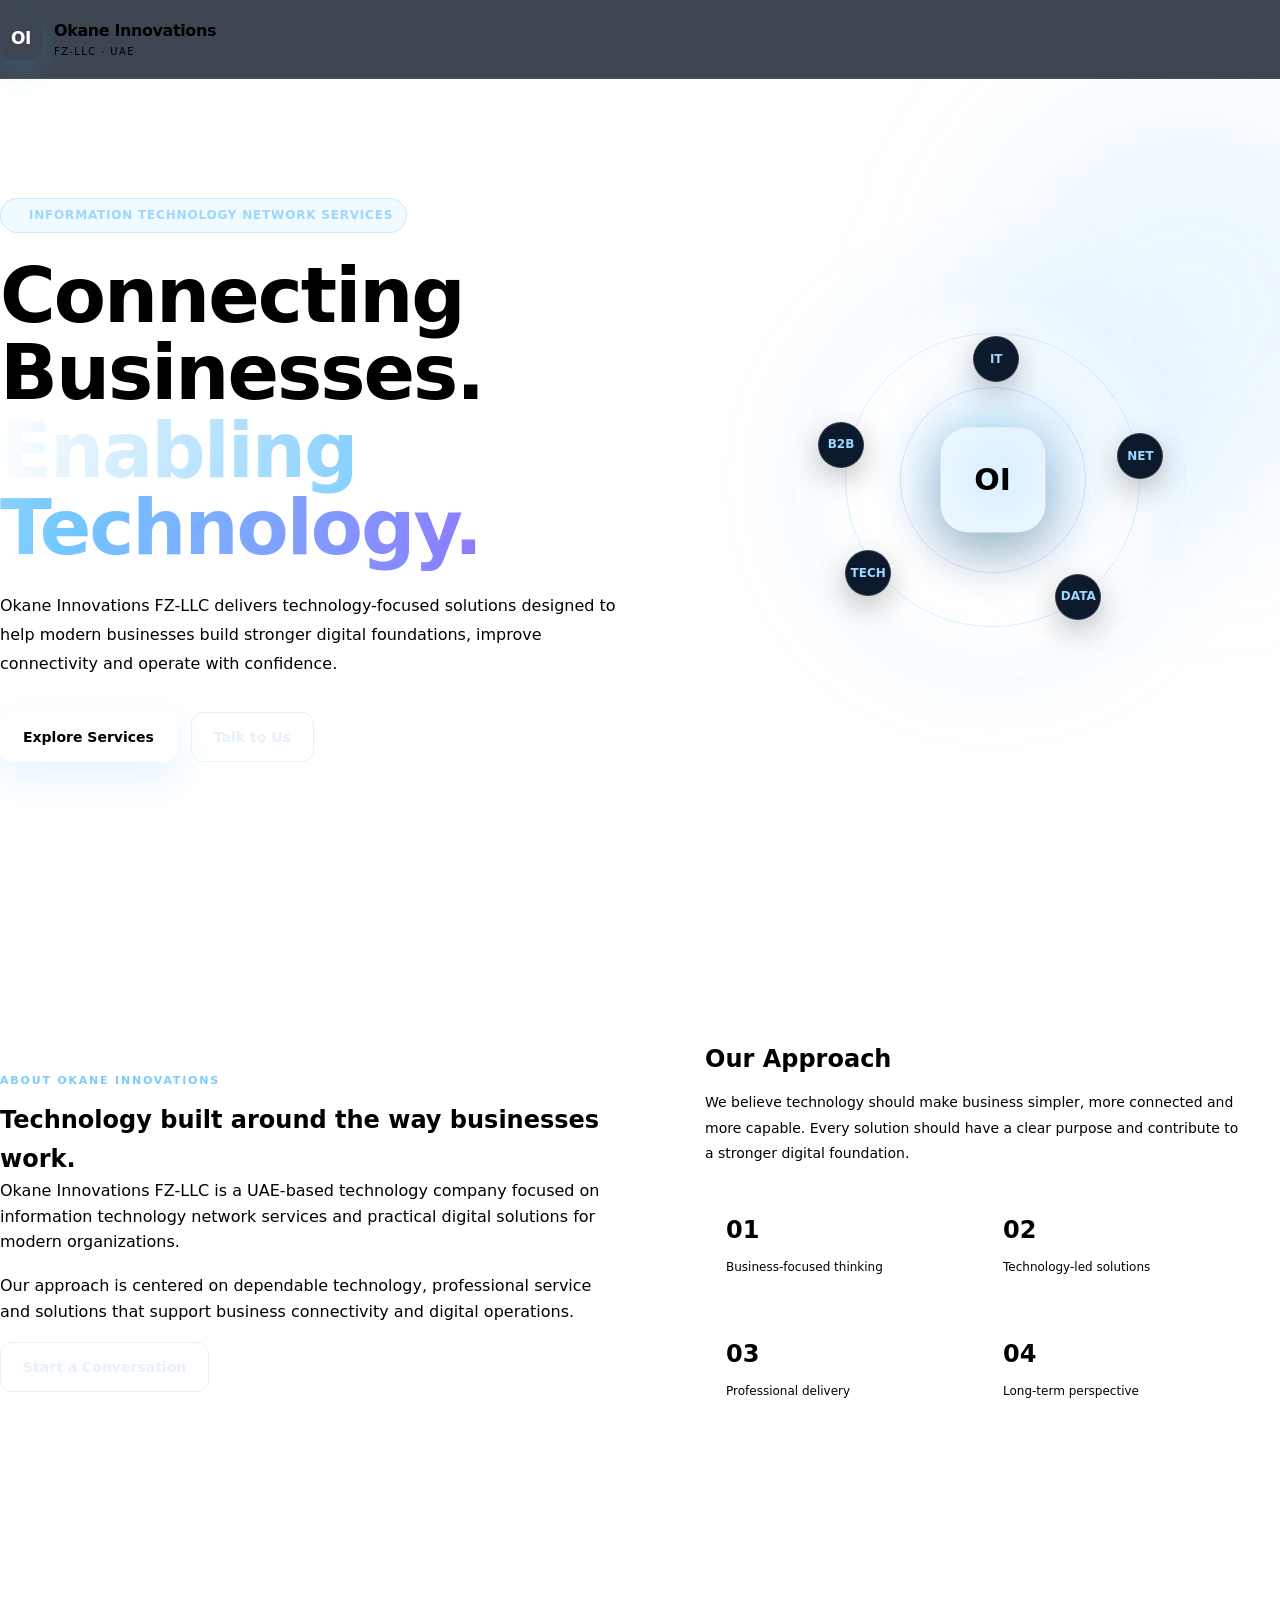
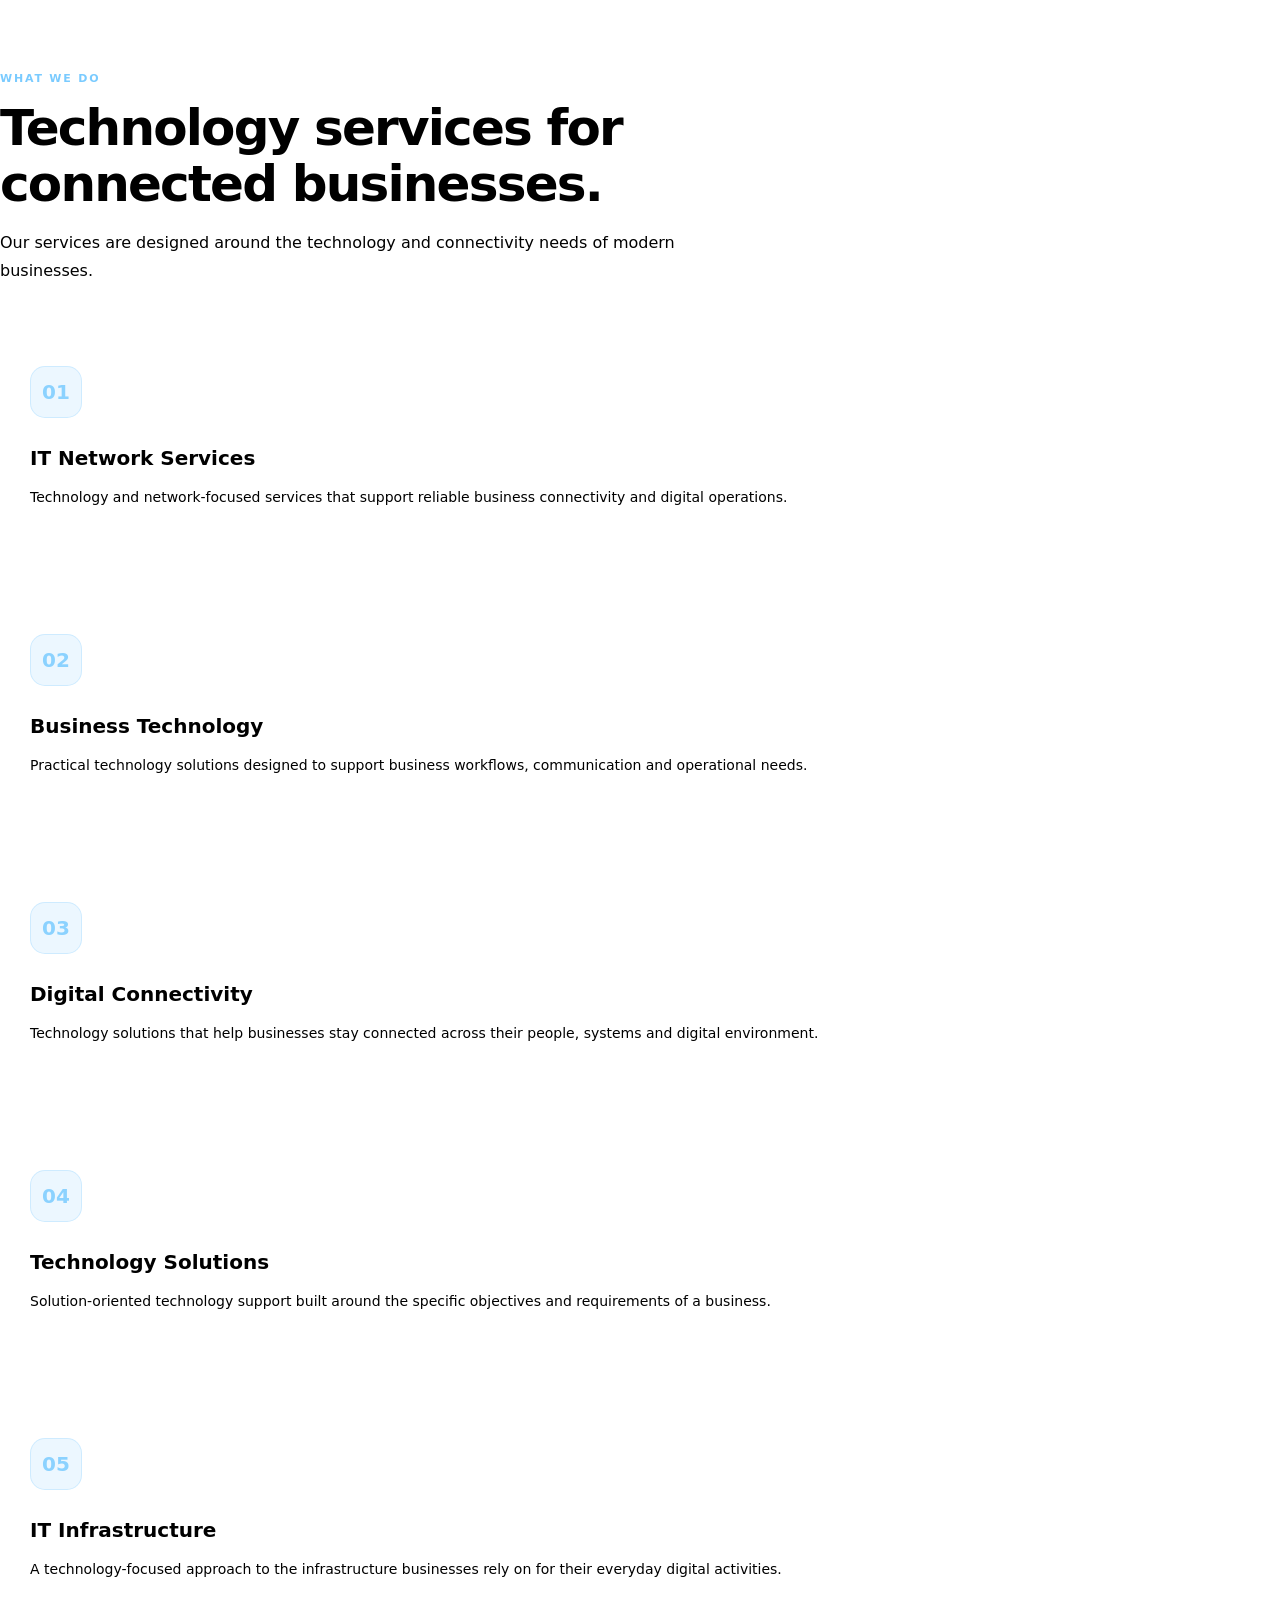
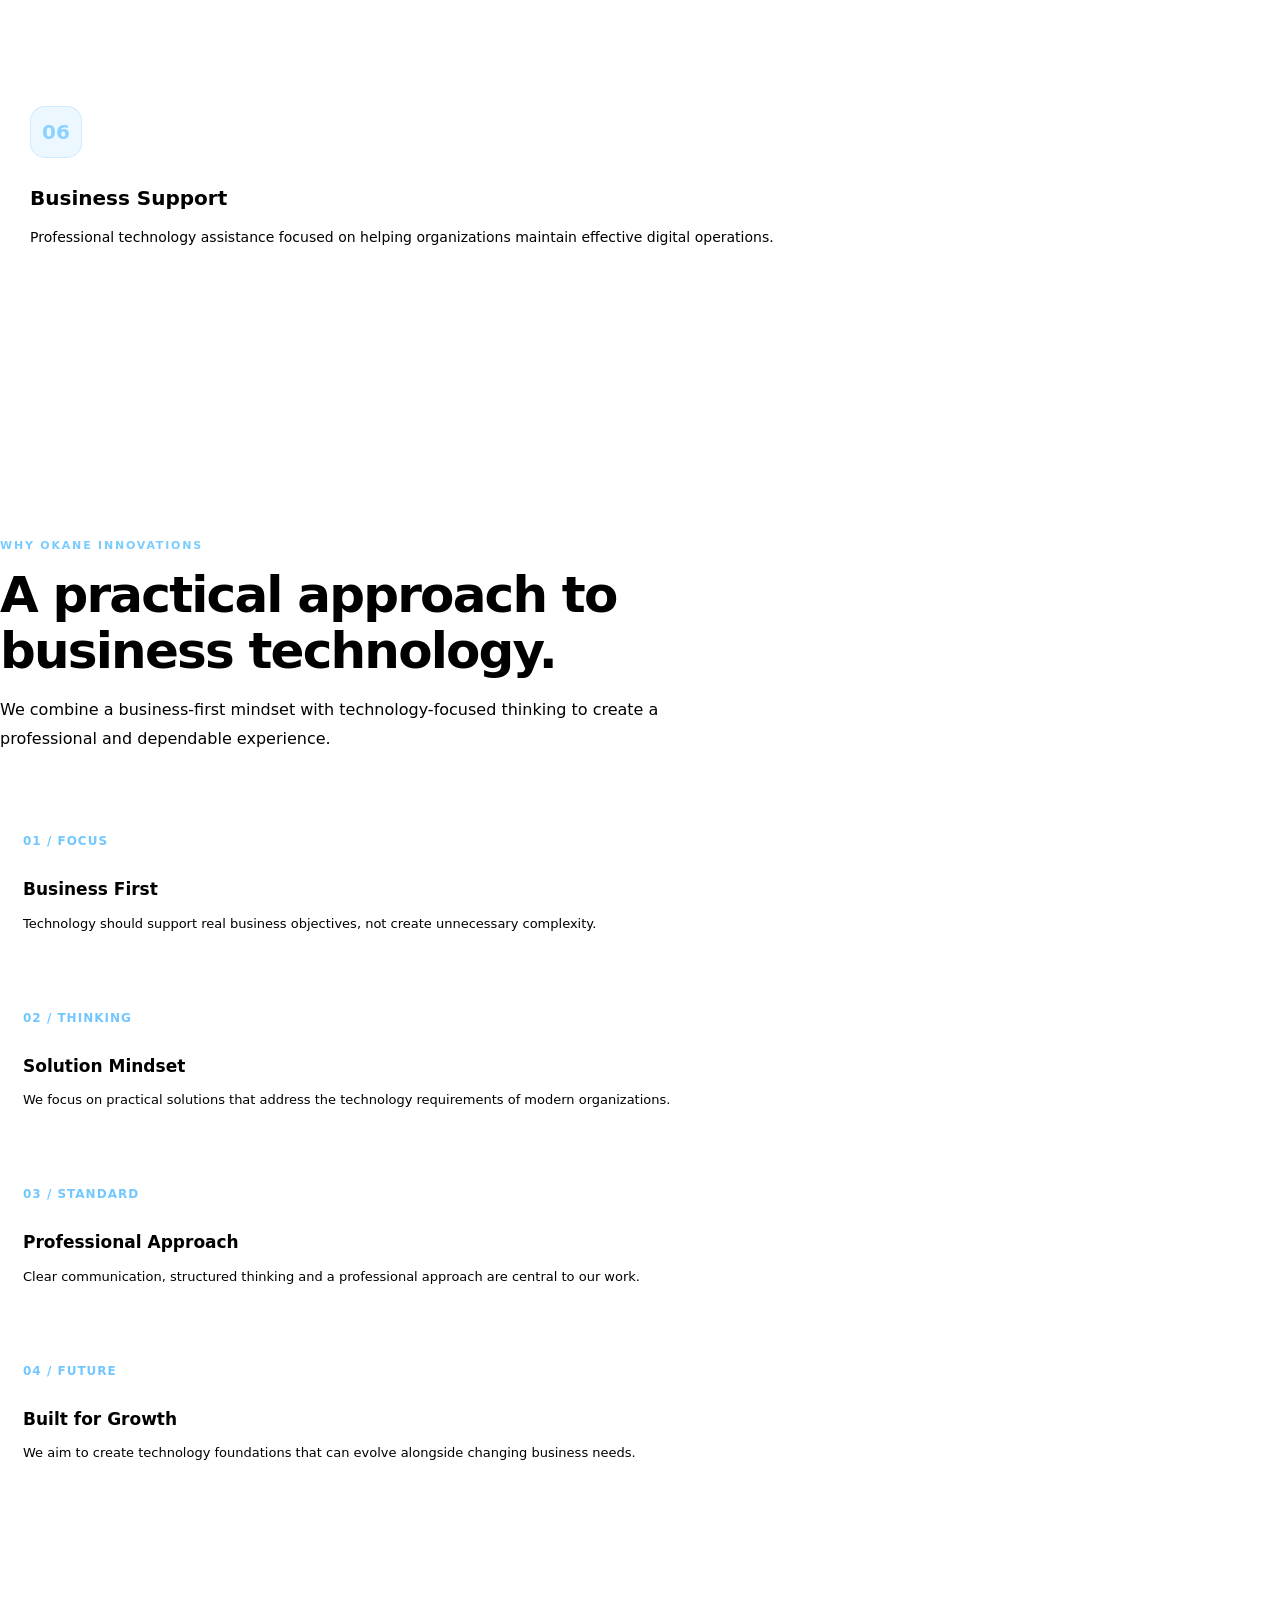
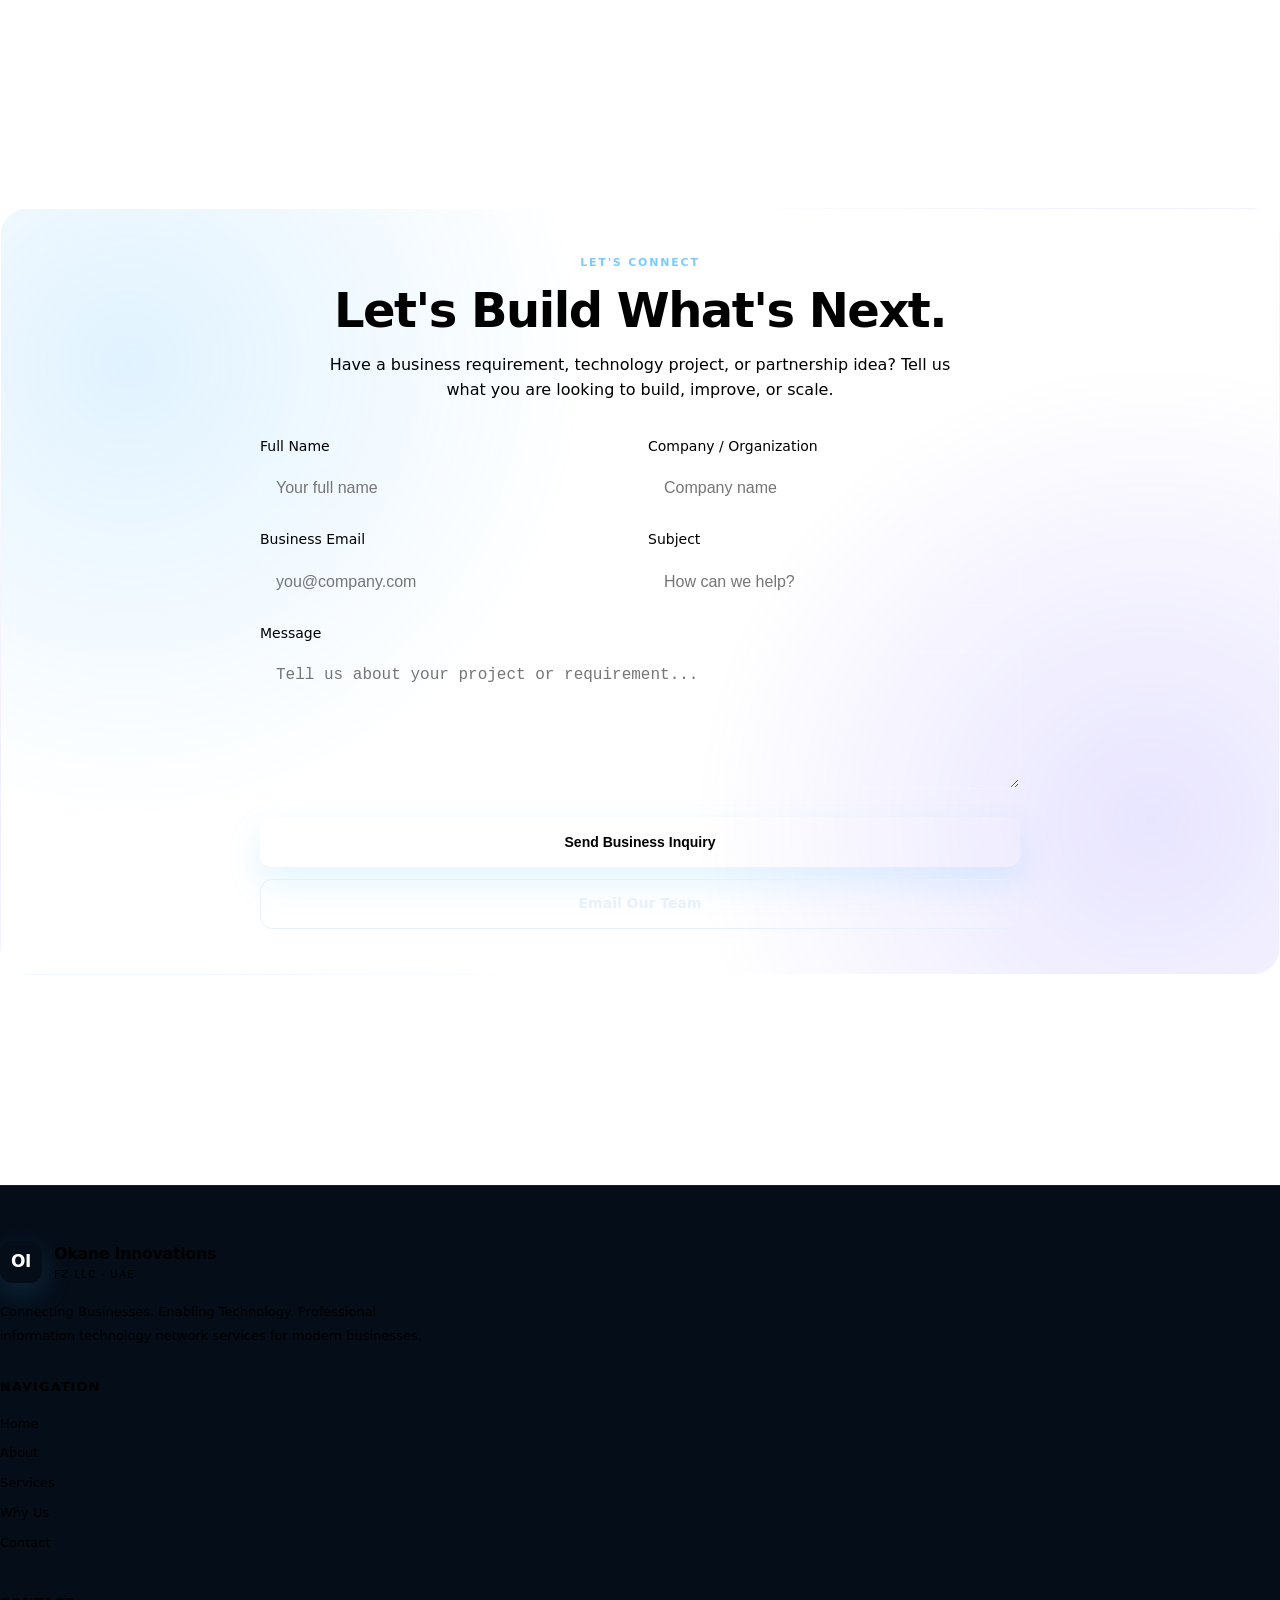
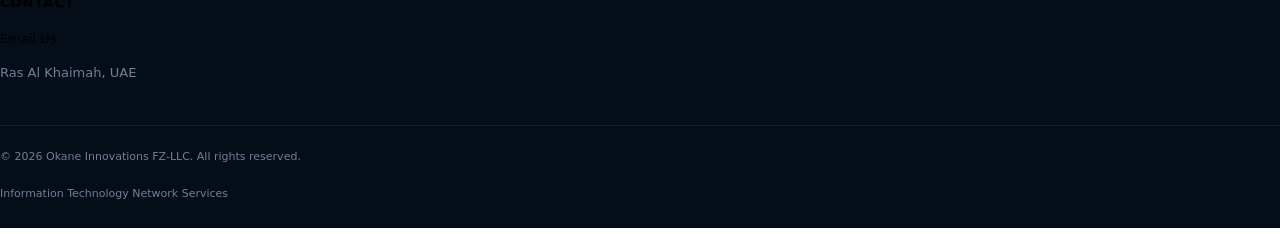
==== index.html @ c1ab2f5e "Add favicon link to index.html" ====
<!DOCTYPE html>
<html lang="en">
<head>
  <meta charset="UTF-8">

  <meta
    name="viewport"
    content="width=device-width, initial-scale=1.0"
  >

  <title>
    Okane Innovations FZ-LLC | Technology & Network Solutions
  </title>
<link rel="icon" type="image/svg+xml" href="favicon.svg">
  <meta
    name="description"
    content="Okane Innovations FZ-LLC provides professional information technology, network services and technology solutions for modern businesses in the UAE."
  >

  <meta
    name="keywords"
    content="Okane Innovations, Okane Innovations FZ-LLC, IT services UAE, information technology UAE, network services UAE, technology solutions UAE, business technology"
  >

  <meta
    name="author"
    content="Okane Innovations FZ-LLC"
  >

  <meta
    name="robots"
    content="index, follow, max-image-preview:large, max-snippet:-1, max-video-preview:-1"
  >

  <link
    rel="canonical"
    href="https://okaneinnovations.github.io/okaneinnovation-FZ-LLC/"
  >

  <!-- Open Graph -->
  <meta
    property="og:type"
    content="website"
  >

  <meta
    property="og:title"
    content="Okane Innovations FZ-LLC | Technology & Network Solutions"
  >

  <meta
    property="og:description"
    content="Professional information technology, network services and technology solutions for modern businesses in the UAE."
  >

  <meta
    property="og:url"
    content="https://okaneinnovations.github.io/okaneinnovation-FZ-LLC/"
  >

  <meta
    property="og:site_name"
    content="Okane Innovations FZ-LLC"
  >

  <meta
    property="og:locale"
    content="en_AE"
  >

  <!-- Twitter / X -->
  <meta
    name="twitter:card"
    content="summary"
  >

  <meta
    name="twitter:title"
    content="Okane Innovations FZ-LLC | Technology & Network Solutions"
  >

  <meta
    name="twitter:description"
    content="Professional information technology, network services and technology solutions for modern businesses in the UAE."
  >

  <meta
    name="theme-color"
    content="#08111f"
  >

  <style>

  <meta
    name="description"
    content="Okane Innovations FZ-LLC provides professional information technology network services and technology solutions for modern businesses."
  >

  <meta
    name="keywords"
    content="Okane Innovations, Okane Innovations FZ-LLC, IT network services, information technology, business technology, UAE technology company"
  >

  <meta name="author" content="Okane Innovations FZ-LLC">

  <meta property="og:title" content="Okane Innovations FZ-LLC">
  <meta
    property="og:description"
    content="Connecting Businesses. Enabling Technology."
  >
  <meta property="og:type" content="website">

  <meta name="theme-color" content="#08111f">

  <style>
    :root {
      --bg: #07111f;
      --bg-light: #0d1a2b;
      --card: rgba(255, 255, 255, 0.06);
      --card-border: rgba(255, 255, 255, 0.12);
      --text: #ffffff;
      --muted: #aab7c8;
      --accent: #43b3ff;
      --accent-2: #6f5cff;
      --max-width: 1180px;
      --radius: 20px;
    }

    * {
      margin: 0;
      padding: 0;
      box-sizing: border-box;
    }

    html {
      scroll-behavior: smooth;
    }

    body {
      font-family:
        Inter,
        ui-sans-serif,
        system-ui,
        -apple-system,
        BlinkMacSystemFont,
        "Segoe UI",
        sans-serif;
      background:
        radial-gradient(circle at 15% 10%, rgba(67, 179, 255, 0.14), transparent 28%),
        radial-gradient(circle at 85% 20%, rgba(111, 92, 255, 0.14), transparent 28%),
        var(--bg);
      color: var(--text);
      line-height: 1.6;
      overflow-x: hidden;
    }

    a {
      color: inherit;
      text-decoration: none;
    }

    img {
      max-width: 100%;
      display: block;
    }

    .container {
      width: min(92%, var(--max-width));
      margin: 0 auto;
    }

    /* =========================
       HEADER
    ========================= */

    header {
      position: fixed;
      top: 0;
      left: 0;
      width: 100%;
      z-index: 1000;
      background: rgba(7, 17, 31, 0.78);
      backdrop-filter: blur(18px);
      border-bottom: 1px solid rgba(255, 255, 255, 0.08);
    }

    .navbar {
      min-height: 78px;
      display: flex;
      align-items: center;
      justify-content: space-between;
      gap: 30px;
    }

    .logo {
      display: flex;
      align-items: center;
      gap: 12px;
      font-weight: 800;
      letter-spacing: -0.4px;
      white-space: nowrap;
    }

    .logo-mark {
      width: 42px;
      height: 42px;
      border-radius: 12px;
      display: grid;
      place-items: center;
      background: linear-gradient(135deg, var(--accent), var(--accent-2));
      color: #ffffff;
      font-weight: 900;
      font-size: 17px;
      box-shadow: 0 10px 30px rgba(67, 179, 255, 0.18);
    }

    .logo-text {
      font-size: 16px;
    }

    .logo-text span {
      display: block;
      font-size: 10px;
      font-weight: 500;
      color: var(--muted);
      letter-spacing: 1.4px;
      text-transform: uppercase;
      margin-top: 1px;
    }

    nav ul {
      list-style: none;
      display: flex;
      align-items: center;
      gap: 28px;
    }

    nav a {
      color: #dce6f2;
      font-size: 14px;
      font-weight: 600;
      transition: 0.25s ease;
    }

    nav a:hover {
      color: var(--accent);
    }

    .nav-cta {
      padding: 11px 18px;
      border-radius: 999px;
      background: linear-gradient(135deg, var(--accent), var(--accent-2));
      color: #ffffff !important;
    }

    .menu-toggle {
      display: none;
      border: 0;
      background: transparent;
      color: white;
      font-size: 28px;
      cursor: pointer;
    }

    /* =========================
       HERO
    ========================= */

    .hero {
      min-height: 100vh;
      padding: 150px 0 90px;
      display: flex;
      align-items: center;
      position: relative;
    }

    .hero::before {
      content: "";
      position: absolute;
      width: 420px;
      height: 420px;
      border-radius: 50%;
      background: rgba(67, 179, 255, 0.10);
      filter: blur(80px);
      top: 100px;
      right: -120px;
      pointer-events: none;
    }

    .hero-grid {
      display: grid;
      grid-template-columns: 1.05fr 0.95fr;
      gap: 70px;
      align-items: center;
    }

    .eyebrow {
      display: inline-flex;
      align-items: center;
      gap: 8px;
      padding: 7px 13px;
      border: 1px solid rgba(67, 179, 255, 0.22);
      background: rgba(67, 179, 255, 0.07);
      border-radius: 999px;
      color: #9bd7ff;
      font-size: 12px;
      font-weight: 700;
      letter-spacing: 0.8px;
      text-transform: uppercase;
      margin-bottom: 24px;
    }

    .eyebrow-dot {
      width: 7px;
      height: 7px;
      background: var(--accent);
      border-radius: 50%;
      box-shadow: 0 0 14px var(--accent);
    }

    .hero h1 {
      font-size: clamp(42px, 6vw, 76px);
      line-height: 1.02;
      letter-spacing: -3px;
      max-width: 760px;
      margin-bottom: 25px;
    }

    .hero h1 .gradient {
      background: linear-gradient(100deg, #ffffff, #74c8ff, #8c7bff);
      -webkit-background-clip: text;
      background-clip: text;
      color: transparent;
    }

    .hero p {
      max-width: 650px;
      color: var(--muted);
      font-size: 18px;
      line-height: 1.8;
      margin-bottom: 34px;
    }

    .hero-buttons {
      display: flex;
      flex-wrap: wrap;
      gap: 14px;
    }

    .btn {
      display: inline-flex;
      align-items: center;
      justify-content: center;
      min-height: 50px;
      padding: 0 22px;
      border-radius: 12px;
      font-size: 14px;
      font-weight: 800;
      transition: 0.25s ease;
      border: 1px solid transparent;
    }

    .btn-primary {
      background: linear-gradient(135deg, var(--accent), var(--accent-2));
      box-shadow: 0 15px 35px rgba(67, 179, 255, 0.15);
    }

    .btn-primary:hover {
      transform: translateY(-2px);
      box-shadow: 0 18px 42px rgba(67, 179, 255, 0.22);
    }

    .btn-secondary {
      border-color: var(--card-border);
      background: rgba(255, 255, 255, 0.04);
      color: #e8f1fb;
    }

    .btn-secondary:hover {
      border-color: rgba(67, 179, 255, 0.35);
      background: rgba(67, 179, 255, 0.07);
    }

    /* Hero visual */

    .hero-visual {
      position: relative;
      min-height: 470px;
      display: grid;
      place-items: center;
    }

    .network-orb {
      width: min(390px, 80vw);
      height: min(390px, 80vw);
      border-radius: 50%;
      position: relative;
      background:
        radial-gradient(circle at center, rgba(67, 179, 255, 0.18), transparent 45%),
        rgba(255, 255, 255, 0.025);
      border: 1px solid rgba(255, 255, 255, 0.10);
      box-shadow:
        inset 0 0 70px rgba(67, 179, 255, 0.08),
        0 0 100px rgba(67, 179, 255, 0.08);
      animation: float 6s ease-in-out infinite;
    }

    .network-orb::before,
    .network-orb::after {
      content: "";
      position: absolute;
      inset: 12%;
      border: 1px solid rgba(67, 179, 255, 0.20);
      border-radius: 50%;
    }

    .network-orb::after {
      inset: 26%;
      border-color: rgba(140, 123, 255, 0.25);
    }

    .orb-center {
      position: absolute;
      top: 50%;
      left: 50%;
      transform: translate(-50%, -50%);
      width: 105px;
      height: 105px;
      border-radius: 28px;
      display: grid;
      place-items: center;
      background: linear-gradient(135deg, var(--accent), var(--accent-2));
      font-size: 30px;
      font-weight: 900;
      box-shadow:
        0 0 50px rgba(67, 179, 255, 0.30),
        0 20px 50px rgba(0, 0, 0, 0.25);
    }

    .node {
      position: absolute;
      width: 46px;
      height: 46px;
      border-radius: 50%;
      display: grid;
      place-items: center;
      background: #0d1a2b;
      border: 1px solid rgba(255, 255, 255, 0.15);
      box-shadow: 0 10px 30px rgba(0, 0, 0, 0.25);
      color: #9bd7ff;
      font-weight: 800;
      font-size: 12px;
    }

    .node.one {
      top: 13%;
      left: 45%;
    }

    .node.two {
      top: 38%;
      right: 6%;
    }

    .node.three {
      bottom: 14%;
      right: 22%;
    }

    .node.four {
      bottom: 20%;
      left: 12%;
    }

    .node.five {
      top: 35%;
      left: 5%;
    }

    @keyframes float {
      0%, 100% {
        transform: translateY(0);
      }

      50% {
        transform: translateY(-10px);
      }
    }

    /* =========================
       SECTION
    ========================= */

    section {
      padding: 105px 0;
      position: relative;
    }

    .section-heading {
      max-width: 720px;
      margin-bottom: 50px;
    }

    .section-label {
      color: #7acbff;
      text-transform: uppercase;
      letter-spacing: 1.8px;
      font-size: 11px;
      font-weight: 800;
      margin-bottom: 12px;
    }

    .section-heading h2 {
      font-size: clamp(32px, 4vw, 50px);
      line-height: 1.12;
      letter-spacing: -1.8px;
      margin-bottom: 17px;
    }

    .section-heading p {
      color: var(--muted);
      font-size: 16px;
      line-height: 1.8;
    }

    /* =========================
       ABOUT
    ========================= */

    .about-grid {
      display: grid;
      grid-template-columns: 1fr 1fr;
      gap: 60px;
      align-items: center;
    }

    .about-copy p {
      color: var(--muted);
      margin-bottom: 18px;
      font-size: 16px;
    }

    .about-card {
      padding: 35px;
      border-radius: var(--radius);
      background: linear-gradient(
        145deg,
        rgba(255, 255, 255, 0.07),
        rgba(255, 255, 255, 0.025)
      );
      border: 1px solid var(--card-border);
    }

    .about-card h3 {
      font-size: 24px;
      margin-bottom: 12px;
    }

    .about-card p {
      color: var(--muted);
      font-size: 14px;
      line-height: 1.8;
    }

    .mini-stats {
      display: grid;
      grid-template-columns: repeat(2, 1fr);
      gap: 14px;
      margin-top: 24px;
    }

    .stat {
      padding: 20px;
      border-radius: 15px;
      background: rgba(255, 255, 255, 0.04);
      border: 1px solid rgba(255, 255, 255, 0.08);
    }

    .stat strong {
      display: block;
      font-size: 24px;
      margin-bottom: 4px;
    }

    .stat span {
      color: var(--muted);
      font-size: 12px;
    }

    /* =========================
       SERVICES
    ========================= */

    .services {
      background: rgba(255, 255, 255, 0.018);
      border-top: 1px solid rgba(255, 255, 255, 0.04);
      border-bottom: 1px solid rgba(255, 255, 255, 0.04);
    }

    .services-grid {
      display: grid;
      grid-template-columns: repeat(3, 1fr);
      gap: 18px;
    }

    .service-card {
      padding: 30px;
      min-height: 250px;
      border-radius: var(--radius);
      background: var(--card);
      border: 1px solid var(--card-border);
      transition: 0.3s ease;
    }

    .service-card:hover {
      transform: translateY(-5px);
      border-color: rgba(67, 179, 255, 0.30);
      background: rgba(67, 179, 255, 0.06);
    }

    .service-icon {
      width: 52px;
      height: 52px;
      border-radius: 15px;
      display: grid;
      place-items: center;
      margin-bottom: 24px;
      background: rgba(67, 179, 255, 0.10);
      border: 1px solid rgba(67, 179, 255, 0.18);
      color: #8bd2ff;
      font-size: 20px;
      font-weight: 900;
    }

    .service-card h3 {
      font-size: 20px;
      margin-bottom: 11px;
    }

    .service-card p {
      color: var(--muted);
      font-size: 14px;
      line-height: 1.75;
    }

    /* =========================
       WHY US
    ========================= */

    .why-grid {
      display: grid;
      grid-template-columns: repeat(4, 1fr);
      gap: 16px;
    }

    .why-card {
      padding: 28px 22px;
      border-radius: 18px;
      background: rgba(255, 255, 255, 0.035);
      border: 1px solid rgba(255, 255, 255, 0.08);
    }

    .why-number {
      color: #72c7ff;
      font-size: 12px;
      font-weight: 800;
      letter-spacing: 1px;
      margin-bottom: 25px;
    }

    .why-card h3 {
      font-size: 17px;
      margin-bottom: 9px;
    }

    .why-card p {
      color: var(--muted);
      font-size: 13px;
      line-height: 1.7;
    }

    /* =========================
       CTA
    ========================= */

    .cta-box {
      position: relative;
      overflow: hidden;
      padding: 65px;
      border-radius: 28px;
      background:
        radial-gradient(circle at 10% 20%, rgba(67, 179, 255, 0.16), transparent 35%),
        radial-gradient(circle at 90% 80%, rgba(111, 92, 255, 0.16), transparent 35%),
        rgba(255, 255, 255, 0.045);
      border: 1px solid rgba(255, 255, 255, 0.11);
      text-align: center;
    }

    .cta-box h2 {
      max-width: 700px;
      margin: 0 auto 15px;
      font-size: clamp(30px, 4vw, 48px);
      line-height: 1.1;
      letter-spacing: -1.5px;
    }

    .cta-box p {
      max-width: 650px;
      margin: 0 auto 28px;
      color: var(--muted);
    }

    /* =========================
       FOOTER
    ========================= */

    footer {
      padding: 55px 0 25px;
      border-top: 1px solid rgba(255, 255, 255, 0.07);
      background: #050d18;
    }

    .footer-grid {
      display: grid;
      grid-template-columns: 1.3fr 0.7fr 0.7fr;
      gap: 50px;
      padding-bottom: 40px;
    }

    .footer-brand p {
      max-width: 430px;
      color: var(--muted);
      font-size: 13px;
      line-height: 1.8;
      margin-top: 17px;
    }

    .footer-column h4 {
      font-size: 13px;
      margin-bottom: 16px;
      text-transform: uppercase;
      letter-spacing: 1px;
    }

    .footer-column a {
      display: block;
      color: var(--muted);
      font-size: 13px;
      margin-bottom: 9px;
      transition: 0.2s ease;
    }

    .footer-column a:hover {
      color: var(--accent);
    }

    .footer-bottom {
      padding-top: 22px;
      border-top: 1px solid rgba(255, 255, 255, 0.07);
      display: flex;
      justify-content: space-between;
      gap: 20px;
      color: #718096;
      font-size: 11px;
    }

    /* =========================
       RESPONSIVE
    ========================= */

    @media (max-width: 950px) {
      .hero-grid,
      .about-grid {
        grid-template-columns: 1fr;
      }

      .hero {
        padding-top: 135px;
      }

      .hero-visual {
        min-height: 390px;
      }

      .services-grid {
        grid-template-columns: repeat(2, 1fr);
      }

      .why-grid {
        grid-template-columns: repeat(2, 1fr);
      }

      .footer-grid {
        grid-template-columns: 1fr 1fr;
      }
    }

    @media (max-width: 760px) 
    }
      .menu-toggle {
        display: block;
      }

      nav {
        display: none;
        position: absolute;
        top: 78px;
        left: 0;
        width: 100%;
        background: rgba(7, 17, 31, 0.97);
        border-bottom: 1px solid rgba(255, 255, 255, 0.08);
        padding: 20px 5%;
      }

      nav.active {
        display: block;
      }

      nav ul {
        flex-direction: column;
        align-items: stretch;
        gap: 4px;
      }

      nav a {
        display: block;
        padding: 12px 0;
      }

      .nav-cta {
        text-align: center;
        margin-top: 8px;
      }

      .hero h1 {
        letter-spacing: -2px;
      }

      .hero p {
        font-size: 16px;
      }

      .services-grid,
      .why-grid {
        grid-template-columns: 1fr;
      }

      .cta-box {
        padding: 45px 25px;
      }

      .footer-grid {
        grid-template-columns: 1fr;
        gap: 30px;
      }

      .footer-bottom {
        flex-direction: column;
      }
    }#contact form > div:first-child {
  grid-template-columns: 1fr !important;
    }

    @media (max-width: 480px) {
      .logo-text {
        font-size: 14px;
      }

      .logo-mark {
        width: 38px;
        height: 38px;
      }

      .hero {
        padding-top: 82px;
      }

      .hero-buttons {
        flex-direction: column;
      }

      .btn {
        width: 100%;
      }

      .hero-visual {
        min-height: 320px;
      }

      .network-orb {
        width: 300px;
        height: 300px;
      }

      .orb-center {
        width: 82px;
        height: 82px;
        border-radius: 22px;
        font-size: 24px;
      }

      .node {
        width: 38px;
        height: 38px;
        font-size: 10px;
      }
    }#contact .btn {
  width: 100%;
  text-align: center;
  box-sizing: border-box;
}

#contact input,
#contact textarea {
  font-size: 16px !important;
}
    </style>
    <!-- Okane Innovations Structured Data -->
<script type="application/ld+json">
{
  "@context": "https://schema.org",
  "@graph": [
    {
      "@type": "Organization",
      "@id": "https://okaneinnovations.github.io/okaneinnovation-FZ-LLC/#organization",
      "name": "Okane Innovations FZ-LLC",
      "url": "https://okaneinnovations.github.io/okaneinnovation-FZ-LLC/",
      "description": "Okane Innovations FZ-LLC provides professional information technology, network services and technology solutions for modern businesses.",
      "areaServed": {
        "@type": "Country",
        "name": "United Arab Emirates"
      }
    },
    {
      "@type": "WebSite",
      "@id": "https://okaneinnovations.github.io/okaneinnovation-FZ-LLC/#website",
      "url": "https://okaneinnovations.github.io/okaneinnovation-FZ-LLC/",
      "name": "Okane Innovations FZ-LLC",
      "publisher": {
        "@id": "https://okaneinnovations.github.io/okaneinnovation-FZ-LLC/#organization"
      }
    }
  ]
}
</script>
  <!-- Okane Innovations Structured Data -->
<script type="application/ld+json">
{
  "@context": "https://schema.org",
  "@graph": [
    {
      "@type": "Organization",
      "@id": "https://okaneinnovations.github.io/okaneinnovation-FZ-LLC/#organization",
      "name": "Okane Innovations FZ-LLC",
      "url": "https://okaneinnovations.github.io/okaneinnovation-FZ-LLC/",
      "description": "Okane Innovations FZ-LLC provides professional information technology network services and technology solutions for modern businesses.",
      "areaServed": {
        "@type": "Country",
        "name": "United Arab Emirates"
      }
    },
    {
      "@type": "WebSite",
      "@id": "https://okaneinnovations.github.io/okaneinnovation-FZ-LLC/#website",
      "url": "https://okaneinnovations.github.io/okaneinnovation-FZ-LLC/",
      "name": "Okane Innovations FZ-LLC",
      "publisher": {
        "@id": "https://okaneinnovations.github.io/okaneinnovation-FZ-LLC/#organization"
      }
    }
  ]
}
</script>
</head>

<body>

  <!-- =========================
       HEADER
  ========================== -->

  <header>
    <div class="container navbar">

      <a href="#home" class="logo">
        <div class="logo-mark">OI</div>

        <div class="logo-text">
          Okane Innovations
          <span>FZ-LLC · UAE</span>
        </div>
      </a>

      <button
        class="menu-toggle"
        id="menuToggle"
        aria-label="Open navigation menu"
        aria-expanded="false"
      >
        ☰
      </button>

      <nav id="mainNav">
        <ul>
          <li><a href="#home">Home</a></li>
          <li><a href="#about">About</a></li>
          <li><a href="#services">Services</a></li>
          <li><a href="#why-us">Why Us</a></li>
          <li><a href="#contact" class="nav-cta">Contact Us</a></li>
        </ul>
      </nav>

    </div>
  </header>


  <main>

    <!-- =========================
         HERO
    ========================== -->

    <section class="hero" id="home">

      <div class="container hero-grid">

        <div class="hero-content">

          <div class="eyebrow">
            <span class="eyebrow-dot"></span>
            Information Technology Network Services
          </div>

          <h1>
            Connecting Businesses.
            <span class="gradient">Enabling Technology.</span>
          </h1>

          <p>
            Okane Innovations FZ-LLC delivers technology-focused solutions
            designed to help modern businesses build stronger digital
            foundations, improve connectivity and operate with confidence.
          </p>

          <div class="hero-buttons">
            <a href="#services" class="btn btn-primary">
              Explore Services
            </a>

            <a href="#contact" class="btn btn-secondary">
              Talk to Us
            </a>
          </div>

        </div>


        <div class="hero-visual">

          <div class="network-orb">

            <div class="orb-center">OI</div>

            <div class="node one">IT</div>
            <div class="node two">NET</div>
            <div class="node three">DATA</div>
            <div class="node four">TECH</div>
            <div class="node five">B2B</div>

          </div>

        </div>

      </div>

    </section>


    <!-- =========================
         ABOUT
    ========================== -->

    <section id="about">

      <div class="container">

        <div class="about-grid">

          <div class="about-copy">

            <div class="section-label">About Okane Innovations</div>

            <h2>
              Technology built around the way businesses work.
            </h2>

            <p>
              Okane Innovations FZ-LLC is a UAE-based technology company
              focused on information technology network services and
              practical digital solutions for modern organizations.
            </p>

            <p>
              Our approach is centered on dependable technology,
              professional service and solutions that support business
              connectivity and digital operations.
            </p>

            <a href="#contact" class="btn btn-secondary">
              Start a Conversation
            </a>

          </div>


          <div class="about-card">

            <h3>Our Approach</h3>

            <p>
              We believe technology should make business simpler,
              more connected and more capable. Every solution should
              have a clear purpose and contribute to a stronger digital
              foundation.
            </p>

            <div class="mini-stats">

              <div class="stat">
                <strong>01</strong>
                <span>Business-focused thinking</span>
              </div>

              <div class="stat">
                <strong>02</strong>
                <span>Technology-led solutions</span>
              </div>

              <div class="stat">
                <strong>03</strong>
                <span>Professional delivery</span>
              </div>

              <div class="stat">
                <strong>04</strong>
                <span>Long-term perspective</span>
              </div>

            </div>

          </div>

        </div>

      </div>

    </section>


    <!-- =========================
         SERVICES
    ========================== -->

    <section class="services" id="services">

      <div class="container">

        <div class="section-heading">

          <div class="section-label">What We Do</div>

          <h2>
            Technology services for connected businesses.
          </h2>

          <p>
            Our services are designed around the technology and
            connectivity needs of modern businesses.
          </p>

        </div>


        <div class="services-grid">

          <article class="service-card">

            <div class="service-icon">01</div>

            <h3>IT Network Services</h3>

            <p>
              Technology and network-focused services that support
              reliable business connectivity and digital operations.
            </p>

          </article>


          <article class="service-card">

            <div class="service-icon">02</div>

            <h3>Business Technology</h3>

            <p>
              Practical technology solutions designed to support
              business workflows, communication and operational needs.
            </p>

          </article>


          <article class="service-card">

            <div class="service-icon">03</div>

            <h3>Digital Connectivity</h3>

            <p>
              Technology solutions that help businesses stay connected
              across their people, systems and digital environment.
            </p>

          </article>


          <article class="service-card">

            <div class="service-icon">04</div>

            <h3>Technology Solutions</h3>

            <p>
              Solution-oriented technology support built around the
              specific objectives and requirements of a business.
            </p>

          </article>


          <article class="service-card">

            <div class="service-icon">05</div>

            <h3>IT Infrastructure</h3>

            <p>
              A technology-focused approach to the infrastructure
              businesses rely on for their everyday digital activities.
            </p>

          </article>


          <article class="service-card">

            <div class="service-icon">06</div>

            <h3>Business Support</h3>

            <p>
              Professional technology assistance focused on helping
              organizations maintain effective digital operations.
            </p>

          </article>

        </div>

      </div>

    </section>


    <!-- =========================
         WHY US
    ========================== -->

    <section id="why-us">

      <div class="container">

        <div class="section-heading">

          <div class="section-label">Why Okane Innovations</div>

          <h2>
            A practical approach to business technology.
          </h2>

          <p>
            We combine a business-first mindset with technology-focused
            thinking to create a professional and dependable experience.
          </p>

        </div>


        <div class="why-grid">

          <div class="why-card">
            <div class="why-number">01 / FOCUS</div>
            <h3>Business First</h3>
            <p>
              Technology should support real business objectives,
              not create unnecessary complexity.
            </p>
          </div>


          <div class="why-card">
            <div class="why-number">02 / THINKING</div>
            <h3>Solution Mindset</h3>
            <p>
              We focus on practical solutions that address the
              technology requirements of modern organizations.
            </p>
          </div>


          <div class="why-card">
            <div class="why-number">03 / STANDARD</div>
            <h3>Professional Approach</h3>
            <p>
              Clear communication, structured thinking and a
              professional approach are central to our work.
            </p>
          </div>


          <div class="why-card">
            <div class="why-number">04 / FUTURE</div>
            <h3>Built for Growth</h3>
            <p>
              We aim to create technology foundations that can
              evolve alongside changing business needs.
            </p>
          </div>

        </div>

      </div>

    </section>


    <!-- =========================
         CONTACT CTA
    ========================== -->

    <section id="contact">

     <section id="contact">

  <div class="container">

    <div class="cta-box">

      <div class="section-label">LET'S CONNECT</div>

      <h2>Let's Build What's Next.</h2>

      <p>
        Have a business requirement, technology project, or partnership idea?
        Tell us what you are looking to build, improve, or scale.
      </p>

      <div
        style="
          max-width:760px;
          margin:32px auto 0;
          text-align:left;
        "
      >

        <form
          action="mailto:okaneinnovations.uae@gmail.com"
          method="post"
          enctype="text/plain"
        >

          <div
            style="
              display:grid;
              grid-template-columns:repeat(2,minmax(0,1fr));
              gap:16px;
            "
          >

            <div>
              <label
                for="contact-name"
                style="display:block;margin-bottom:7px;font-size:14px;"
              >
                Full Name
              </label>

              <input
                id="contact-name"
                type="text"
                name="Name"
                placeholder="Your full name"
                required
                style="
                  width:100%;
                  box-sizing:border-box;
                  padding:14px 15px;
                  border-radius:10px;
                  border:1px solid rgba(255,255,255,.14);
                  background:rgba(255,255,255,.05);
                  color:inherit;
                "
              >
            </div>

            <div>
              <label
                for="contact-company"
                style="display:block;margin-bottom:7px;font-size:14px;"
              >
                Company / Organization
              </label>

              <input
                id="contact-company"
                type="text"
                name="Company"
                placeholder="Company name"
                style="
                  width:100%;
                  box-sizing:border-box;
                  padding:14px 15px;
                  border-radius:10px;
                  border:1px solid rgba(255,255,255,.14);
                  background:rgba(255,255,255,.05);
                  color:inherit;
                "
              >
            </div>

            <div>
              <label
                for="contact-email"
                style="display:block;margin-bottom:7px;font-size:14px;"
              >
                Business Email
              </label>

              <input
                id="contact-email"
                type="email"
                name="Email"
                placeholder="you@company.com"
                required
                style="
                  width:100%;
                  box-sizing:border-box;
                  padding:14px 15px;
                  border-radius:10px;
                  border:1px solid rgba(255,255,255,.14);
                  background:rgba(255,255,255,.05);
                  color:inherit;
                "
              >
            </div>

            <div>
              <label
                for="contact-subject"
                style="display:block;margin-bottom:7px;font-size:14px;"
              >
                Subject
              </label>

              <input
                id="contact-subject"
                type="text"
                name="Subject"
                placeholder="How can we help?"
                required
                style="
                  width:100%;
                  box-sizing:border-box;
                  padding:14px 15px;
                  border-radius:10px;
                  border:1px solid rgba(255,255,255,.14);
                  background:rgba(255,255,255,.05);
                  color:inherit;
                "
              >
            </div>

          </div>

          <div style="margin-top:16px;">

            <label
              for="contact-message"
              style="display:block;margin-bottom:7px;font-size:14px;"
            >
              Message
            </label>

            <textarea
              id="contact-message"
              name="Message"
              rows="6"
              placeholder="Tell us about your project or requirement..."
              required
              style="
                width:100%;
                box-sizing:border-box;
                padding:14px 15px;
                border-radius:10px;
                border:1px solid rgba(255,255,255,.14);
                background:rgba(255,255,255,.05);
                color:inherit;
                resize:vertical;
              "
            ></textarea>

          </div>

          <div
            style="
              display:flex;
              flex-wrap:wrap;
              gap:12px;
              margin-top:20px;
              align-items:center;
            "
          >

            <button
              type="submit"
              class="btn btn-primary"
              style="border:0;cursor:pointer;"
            >
              Send Business Inquiry
            </button>

            <a
              href="mailto:okaneinnovations.uae@gmail.com"
              class="btn btn-secondary"
            >
              Email Our Team
            </a>

          </div>

        </form>

      </div>

    </div>

  </div>

</section>

  </main>


  <!-- =========================
       FOOTER
  ========================== -->

  <footer>

    <div class="container">

      <div class="footer-grid">

        <div class="footer-brand">

          <a href="#home" class="logo">

            <div class="logo-mark">OI</div>

            <div class="logo-text">
              Okane Innovations
              <span>FZ-LLC · UAE</span>
            </div>

          </a>

          <p>
            Connecting Businesses. Enabling Technology.
            Professional information technology network services
            for modern businesses.
          </p>

        </div>


        <div class="footer-column">

          <h4>Navigation</h4>

          <a href="#home">Home</a>
          <a href="#about">About</a>
          <a href="#services">Services</a>
          <a href="#why-us">Why Us</a>
          <a href="#contact">Contact</a>

        </div>


        <div class="footer-column">

          <h4>Contact</h4>

          <a href="mailto:okaneinnovations.uae@gmail.com">
            Email Us
          </a>

          <span style="color:#718096;font-size:13px;">
            Ras Al Khaimah, UAE
          </span>

        </div>

      </div>


      <div class="footer-bottom">

        <span>
          © <span id="year"></span> Okane Innovations FZ-LLC.
          All rights reserved.
        </span>

        <span>
          Information Technology Network Services
        </span>

      </div>

    </div>

  </footer>


  <!-- =========================
       JAVASCRIPT
  ========================== -->

  <script>
    const menuToggle = document.getElementById("menuToggle");
    const mainNav = document.getElementById("mainNav");

    menuToggle.addEventListener("click", () => {
      const isOpen = mainNav.classList.toggle("active");

      menuToggle.setAttribute(
        "aria-expanded",
        isOpen ? "true" : "false"
      );
    });

    document.querySelectorAll("#mainNav a").forEach(link => {
      link.addEventListener("click", () => {
        mainNav.classList.remove("active");
        menuToggle.setAttribute("aria-expanded", "false");
      });
    });

    document.getElementById("year").textContent =
      new Date().getFullYear();
  </script>

</body>
</html>
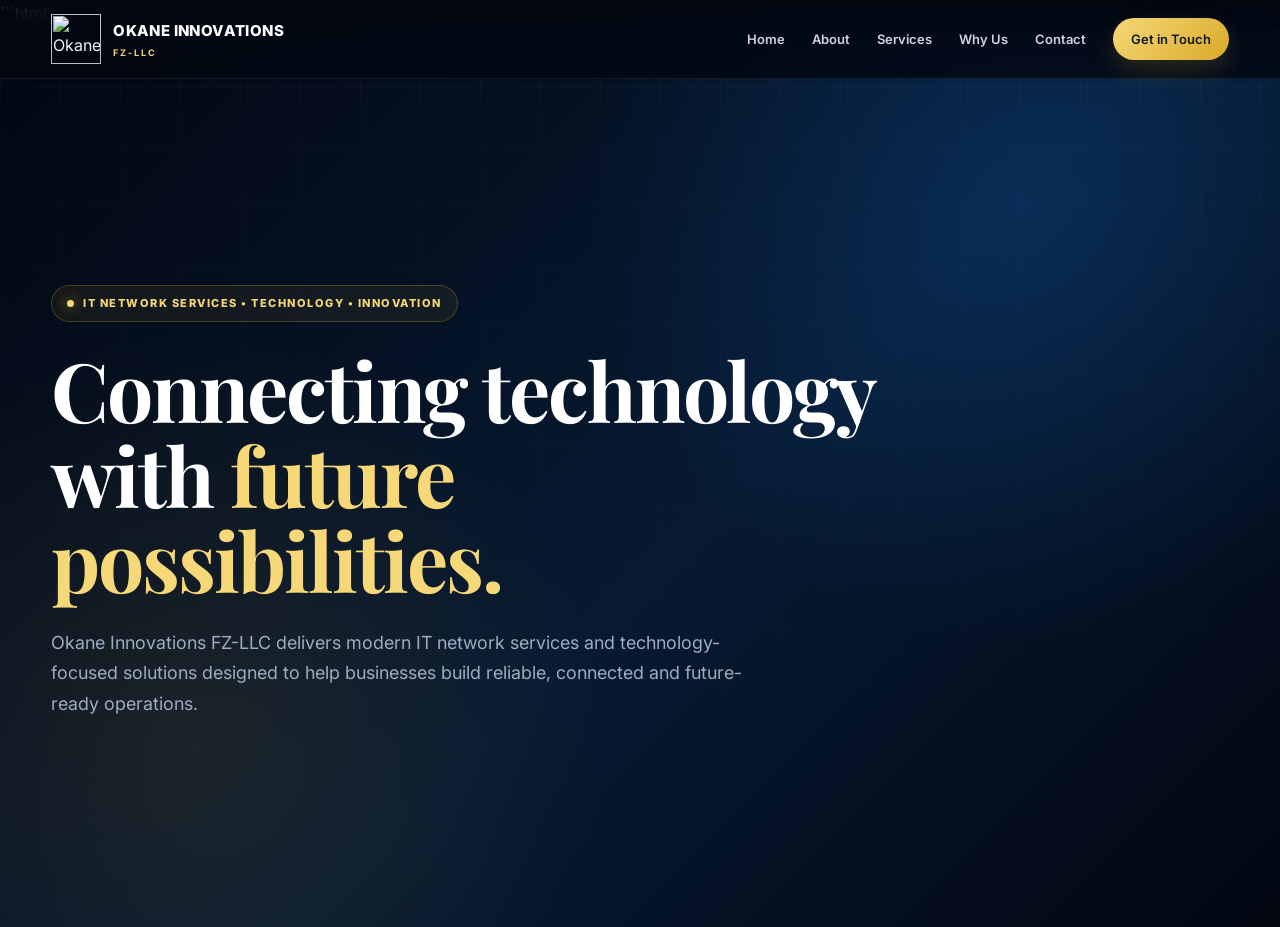
==== commit adfbcf1d: "Update index.html" ====
--- a/index.html
+++ b/index.html
@@ -1,129 +1,49 @@
+```html
 <!DOCTYPE html>
 <html lang="en">
 <head>
   <meta charset="UTF-8">
-
-  <meta
-    name="viewport"
-    content="width=device-width, initial-scale=1.0"
-  >
-
-  <title>
-    Okane Innovations FZ-LLC | Technology & Network Solutions
-  </title>
-<link rel="icon" type="image/svg+xml" href="favicon.svg">
-  <meta
-    name="description"
-    content="Okane Innovations FZ-LLC provides professional information technology, network services and technology solutions for modern businesses in the UAE."
-  >
-
-  <meta
-    name="keywords"
-    content="Okane Innovations, Okane Innovations FZ-LLC, IT services UAE, information technology UAE, network services UAE, technology solutions UAE, business technology"
-  >
-
-  <meta
-    name="author"
-    content="Okane Innovations FZ-LLC"
-  >
-
-  <meta
-    name="robots"
-    content="index, follow, max-image-preview:large, max-snippet:-1, max-video-preview:-1"
-  >
-
-  <link
-    rel="canonical"
-    href="https://okaneinnovations.github.io/okaneinnovation-FZ-LLC/"
-  >
-
-  <!-- Open Graph -->
-  <meta
-    property="og:type"
-    content="website"
-  >
-
-  <meta
-    property="og:title"
-    content="Okane Innovations FZ-LLC | Technology & Network Solutions"
-  >
-
-  <meta
-    property="og:description"
-    content="Professional information technology, network services and technology solutions for modern businesses in the UAE."
-  >
-
-  <meta
-    property="og:url"
-    content="https://okaneinnovations.github.io/okaneinnovation-FZ-LLC/"
-  >
-
-  <meta
-    property="og:site_name"
-    content="Okane Innovations FZ-LLC"
-  >
-
-  <meta
-    property="og:locale"
-    content="en_AE"
-  >
-
-  <!-- Twitter / X -->
-  <meta
-    name="twitter:card"
-    content="summary"
-  >
-
-  <meta
-    name="twitter:title"
-    content="Okane Innovations FZ-LLC | Technology & Network Solutions"
-  >
-
-  <meta
-    name="twitter:description"
-    content="Professional information technology, network services and technology solutions for modern businesses in the UAE."
-  >
-
-  <meta
-    name="theme-color"
-    content="#08111f"
-  >
-
-  <style>
-
-  <meta
-    name="description"
-    content="Okane Innovations FZ-LLC provides professional information technology network services and technology solutions for modern businesses."
-  >
-
-  <meta
-    name="keywords"
-    content="Okane Innovations, Okane Innovations FZ-LLC, IT network services, information technology, business technology, UAE technology company"
-  >
-
+  <meta name="viewport" content="width=device-width, initial-scale=1.0">
+
+  <meta name="description" content="Okane Innovations FZ-LLC — IT Network Services, technology solutions, digital connectivity and innovative business technology solutions.">
+  <meta name="keywords" content="Okane Innovations, IT Network Services, Network Solutions, Business Technology, Digital Connectivity, Okane Innovations FZ-LLC">
   <meta name="author" content="Okane Innovations FZ-LLC">
 
-  <meta property="og:title" content="Okane Innovations FZ-LLC">
-  <meta
-    property="og:description"
-    content="Connecting Businesses. Enabling Technology."
-  >
-  <meta property="og:type" content="website">
-
-  <meta name="theme-color" content="#08111f">
+  <title>Okane Innovations FZ-LLC | IT Network Services</title>
+
+  <!-- Favicon -->
+  <link rel="icon" type="image/svg+xml" href="favicon.svg">
+  <link rel="apple-touch-icon" href="favicon.svg">
+
+  <!-- Fonts -->
+  <link rel="preconnect" href="https://fonts.googleapis.com">
+  <link rel="preconnect" href="https://fonts.gstatic.com" crossorigin>
+  <link href="https://fonts.googleapis.com/css2?family=Inter:wght@400;500;600;700;800&family=Playfair+Display:wght@600;700&display=swap" rel="stylesheet">
 
   <style>
     :root {
-      --bg: #07111f;
-      --bg-light: #0d1a2b;
-      --card: rgba(255, 255, 255, 0.06);
-      --card-border: rgba(255, 255, 255, 0.12);
-      --text: #ffffff;
-      --muted: #aab7c8;
-      --accent: #43b3ff;
-      --accent-2: #6f5cff;
+      --navy-950: #020711;
+      --navy-900: #041022;
+      --navy-800: #081a34;
+      --navy-700: #102b4d;
+
+      --blue: #1684ff;
+      --cyan: #35c9ff;
+
+      --gold: #d9a928;
+      --gold-light: #f6d878;
+      --gold-pale: #fff2b7;
+
+      --white: #ffffff;
+      --text: #eaf1fa;
+      --muted: #9eacc0;
+
+      --border: rgba(255,255,255,.10);
+      --glass: rgba(255,255,255,.045);
+
+      --shadow: 0 25px 70px rgba(0,0,0,.30);
+      --radius: 22px;
       --max-width: 1180px;
-      --radius: 20px;
     }
 
     * {
@@ -137,20 +57,10 @@
     }
 
     body {
-      font-family:
-        Inter,
-        ui-sans-serif,
-        system-ui,
-        -apple-system,
-        BlinkMacSystemFont,
-        "Segoe UI",
-        sans-serif;
-      background:
-        radial-gradient(circle at 15% 10%, rgba(67, 179, 255, 0.14), transparent 28%),
-        radial-gradient(circle at 85% 20%, rgba(111, 92, 255, 0.14), transparent 28%),
-        var(--bg);
+      font-family: "Inter", sans-serif;
       color: var(--text);
-      line-height: 1.6;
+      background: var(--navy-950);
+      line-height: 1.7;
       overflow-x: hidden;
     }
 
@@ -159,19 +69,12 @@
       text-decoration: none;
     }
 
-    img {
-      max-width: 100%;
-      display: block;
-    }
-
     .container {
       width: min(92%, var(--max-width));
-      margin: 0 auto;
-    }
-
-    /* =========================
-       HEADER
-    ========================= */
+      margin: auto;
+    }
+
+    /* HEADER */
 
     header {
       position: fixed;
@@ -179,627 +82,739 @@
       left: 0;
       width: 100%;
       z-index: 1000;
-      background: rgba(7, 17, 31, 0.78);
+      background: rgba(2,7,17,.80);
       backdrop-filter: blur(18px);
-      border-bottom: 1px solid rgba(255, 255, 255, 0.08);
-    }
-
-    .navbar {
+      -webkit-backdrop-filter: blur(18px);
+      border-bottom: 1px solid rgba(255,255,255,.07);
+    }
+
+    .nav {
       min-height: 78px;
       display: flex;
       align-items: center;
       justify-content: space-between;
-      gap: 30px;
-    }
-
-    .logo {
+      gap: 25px;
+    }
+
+    .brand {
       display: flex;
       align-items: center;
       gap: 12px;
+    }
+
+    .brand img {
+      width: 50px;
+      height: 50px;
+      object-fit: contain;
+    }
+
+    .brand-name {
+      color: #fff;
+      font-size: 15px;
       font-weight: 800;
-      letter-spacing: -0.4px;
-      white-space: nowrap;
-    }
-
-    .logo-mark {
-      width: 42px;
-      height: 42px;
-      border-radius: 12px;
-      display: grid;
-      place-items: center;
-      background: linear-gradient(135deg, var(--accent), var(--accent-2));
-      color: #ffffff;
-      font-weight: 900;
-      font-size: 17px;
-      box-shadow: 0 10px 30px rgba(67, 179, 255, 0.18);
-    }
-
-    .logo-text {
-      font-size: 16px;
-    }
-
-    .logo-text span {
-      display: block;
-      font-size: 10px;
-      font-weight: 500;
-      color: var(--muted);
-      letter-spacing: 1.4px;
+      letter-spacing: .4px;
+    }
+
+    .brand-sub {
+      color: var(--gold-light);
+      font-size: 9px;
+      font-weight: 700;
+      letter-spacing: 2px;
       text-transform: uppercase;
-      margin-top: 1px;
-    }
-
-    nav ul {
-      list-style: none;
+      margin-top: 2px;
+    }
+
+    nav {
       display: flex;
       align-items: center;
-      gap: 28px;
+      gap: 27px;
     }
 
     nav a {
-      color: #dce6f2;
-      font-size: 14px;
+      color: #cbd6e5;
+      font-size: 13px;
       font-weight: 600;
-      transition: 0.25s ease;
+      transition: .25s ease;
     }
 
     nav a:hover {
-      color: var(--accent);
+      color: var(--gold-light);
     }
 
     .nav-cta {
-      padding: 11px 18px;
+      padding: 10px 18px;
       border-radius: 999px;
-      background: linear-gradient(135deg, var(--accent), var(--accent-2));
-      color: #ffffff !important;
-    }
-
-    .menu-toggle {
+      color: #101820 !important;
+      background: linear-gradient(135deg,var(--gold-light),var(--gold));
+      box-shadow: 0 10px 25px rgba(217,169,40,.18);
+    }
+
+    .menu-btn {
       display: none;
       border: 0;
       background: transparent;
-      color: white;
+      color: #fff;
       font-size: 28px;
       cursor: pointer;
     }
 
-    /* =========================
-       HERO
-    ========================= */
+    /* HERO */
 
     .hero {
       min-height: 100vh;
-      padding: 150px 0 90px;
       display: flex;
       align-items: center;
+      padding: 150px 0 100px;
       position: relative;
+      overflow: hidden;
+
+      background:
+        radial-gradient(circle at 80% 20%,rgba(22,132,255,.18),transparent 35%),
+        radial-gradient(circle at 15% 80%,rgba(217,169,40,.10),transparent 32%),
+        linear-gradient(135deg,#020711 0%,#071a32 55%,#020711 100%);
     }
 
     .hero::before {
       content: "";
       position: absolute;
-      width: 420px;
-      height: 420px;
-      border-radius: 50%;
-      background: rgba(67, 179, 255, 0.10);
-      filter: blur(80px);
-      top: 100px;
-      right: -120px;
-      pointer-events: none;
-    }
-
-    .hero-grid {
-      display: grid;
-      grid-template-columns: 1.05fr 0.95fr;
-      gap: 70px;
-      align-items: center;
+      inset: 0;
+
+      background-image:
+        linear-gradient(rgba(255,255,255,.025) 1px,transparent 1px),
+        linear-gradient(90deg,rgba(255,255,255,.025) 1px,transparent 1px);
+
+      background-size: 60px 60px;
+      mask-image: linear-gradient(to bottom,black,transparent);
+    }
+
+    .hero-content {
+      position: relative;
+      z-index: 2;
+      max-width: 850px;
     }
 
     .eyebrow {
       display: inline-flex;
       align-items: center;
-      gap: 8px;
-      padding: 7px 13px;
-      border: 1px solid rgba(67, 179, 255, 0.22);
-      background: rgba(67, 179, 255, 0.07);
+      gap: 9px;
+      padding: 8px 15px;
+      border: 1px solid rgba(217,169,40,.28);
       border-radius: 999px;
-      color: #9bd7ff;
-      font-size: 12px;
-      font-weight: 700;
-      letter-spacing: 0.8px;
+      background: rgba(217,169,40,.07);
+      color: var(--gold-light);
+      font-size: 11px;
+      font-weight: 800;
+      letter-spacing: 1.5px;
       text-transform: uppercase;
-      margin-bottom: 24px;
-    }
-
-    .eyebrow-dot {
+      margin-bottom: 25px;
+    }
+
+    .eyebrow span {
       width: 7px;
       height: 7px;
-      background: var(--accent);
       border-radius: 50%;
-      box-shadow: 0 0 14px var(--accent);
+      background: var(--gold-light);
+      box-shadow: 0 0 14px var(--gold);
     }
 
     .hero h1 {
-      font-size: clamp(42px, 6vw, 76px);
-      line-height: 1.02;
-      letter-spacing: -3px;
-      max-width: 760px;
-      margin-bottom: 25px;
-    }
-
-    .hero h1 .gradient {
-      background: linear-gradient(100deg, #ffffff, #74c8ff, #8c7bff);
-      -webkit-background-clip: text;
-      background-clip: text;
-      color: transparent;
+      font-family: "Playfair Display",serif;
+      font-size: clamp(48px,7vw,82px);
+      line-height: 1.04;
+      letter-spacing: -2px;
+      color: #fff;
+    }
+
+    .hero h1 strong {
+      color: var(--gold-light);
     }
 
     .hero p {
-      max-width: 650px;
+      max-width: 720px;
+      margin-top: 25px;
       color: var(--muted);
       font-size: 18px;
-      line-height: 1.8;
-      margin-bottom: 34px;
-    }
-
-    .hero-buttons {
+    }
+
+    .hero-actions {
       display: flex;
       flex-wrap: wrap;
       gap: 14px;
+      margin-top: 35px;
     }
 
     .btn {
+      min-height: 52px;
+      padding: 0 23px;
+      border-radius: 12px;
       display: inline-flex;
       align-items: center;
       justify-content: center;
-      min-height: 50px;
-      padding: 0 22px;
+      font-size: 13px;
+      font-weight: 800;
+      transition: .25s ease;
+    }
+
+    .btn-primary {
+      color: #111820;
+      background: linear-gradient(135deg,var(--gold-light),var(--gold));
+      box-shadow: 0 14px 35px rgba(217,169,40,.20);
+    }
+
+    .btn-primary:hover {
+      transform: translateY(-3px);
+      box-shadow: 0 18px 40px rgba(217,169,40,.30);
+    }
+
+    .btn-secondary {
+      border: 1px solid rgba(255,255,255,.13);
+      background: rgba(255,255,255,.04);
+      color: #fff;
+    }
+
+    .btn-secondary:hover {
+      transform: translateY(-3px);
+      border-color: rgba(217,169,40,.45);
+      color: var(--gold-light);
+    }
+
+    .hero-bottom {
+      display: flex;
+      flex-wrap: wrap;
+      gap: 35px;
+      margin-top: 55px;
+    }
+
+    .hero-stat {
+      padding-left: 15px;
+      border-left: 2px solid var(--gold);
+    }
+
+    .hero-stat strong {
+      display: block;
+      color: #fff;
+      font-size: 13px;
+    }
+
+    .hero-stat span {
+      color: var(--muted);
+      font-size: 11px;
+    }
+
+    /* SECTIONS */
+
+    section {
+      padding: 105px 0;
+    }
+
+    .section-label {
+      color: var(--gold-light);
+      font-size: 11px;
+      font-weight: 800;
+      letter-spacing: 2px;
+      text-transform: uppercase;
+      margin-bottom: 12px;
+    }
+
+    .section-title {
+      font-family: "Playfair Display",serif;
+      font-size: clamp(34px,5vw,52px);
+      line-height: 1.15;
+      color: #fff;
+    }
+
+    .section-text {
+      max-width: 700px;
+      color: var(--muted);
+      margin-top: 17px;
+      font-size: 15px;
+    }
+
+    /* ABOUT */
+
+    .about {
+      background: #061326;
+    }
+
+    .about-grid {
+      display: grid;
+      grid-template-columns: 1fr 1fr;
+      gap: 70px;
+      align-items: center;
+    }
+
+    .about-card {
+      min-height: 420px;
+      border-radius: 30px;
+      position: relative;
+      overflow: hidden;
+
+      background:
+        radial-gradient(circle at 30% 30%,rgba(22,132,255,.30),transparent 35%),
+        radial-gradient(circle at 70% 75%,rgba(217,169,40,.18),transparent 32%),
+        linear-gradient(145deg,#0b2443,#030914);
+
+      border: 1px solid var(--border);
+      box-shadow: var(--shadow);
+    }
+
+    .about-card::before {
+      content: "OI";
+      position: absolute;
+      inset: 0;
+      display: flex;
+      align-items: center;
+      justify-content: center;
+      font-size: 160px;
+      font-weight: 900;
+      letter-spacing: -15px;
+      color: rgba(255,255,255,.045);
+    }
+
+    .about-card-content {
+      position: absolute;
+      left: 30px;
+      right: 30px;
+      bottom: 30px;
+      padding: 22px;
+      border-radius: 18px;
+      background: rgba(3,9,20,.72);
+      backdrop-filter: blur(14px);
+      border: 1px solid rgba(255,255,255,.08);
+    }
+
+    .about-card-content strong {
+      display: block;
+      color: var(--gold-light);
+      font-size: 13px;
+      letter-spacing: 1px;
+      text-transform: uppercase;
+    }
+
+    .about-card-content p {
+      color: #c7d1df;
+      margin-top: 7px;
+      font-size: 13px;
+    }
+
+    .about-copy p {
+      color: var(--muted);
+      margin-top: 20px;
+    }
+
+    .check-list {
+      margin-top: 25px;
+      display: grid;
+      gap: 12px;
+    }
+
+    .check-list div {
+      display: flex;
+      gap: 12px;
+      color: #d8e1ed;
+      font-size: 14px;
+    }
+
+    .check {
+      width: 22px;
+      height: 22px;
+      flex: 0 0 auto;
+      display: grid;
+      place-items: center;
+      border-radius: 50%;
+      background: rgba(217,169,40,.12);
+      color: var(--gold-light);
+      border: 1px solid rgba(217,169,40,.25);
+      font-size: 12px;
+    }
+
+    /* SERVICES */
+
+    .services {
+      background:
+        radial-gradient(circle at 50% 0%,rgba(22,132,255,.10),transparent 35%),
+        var(--navy-950);
+    }
+
+    .services-heading {
+      text-align: center;
+      max-width: 760px;
+      margin: auto;
+    }
+
+    .services-heading .section-text {
+      margin-left: auto;
+      margin-right: auto;
+    }
+
+    .service-grid {
+      display: grid;
+      grid-template-columns: repeat(3,1fr);
+      gap: 20px;
+      margin-top: 55px;
+    }
+
+    .service-card {
+      min-height: 255px;
+      padding: 30px;
+      border-radius: var(--radius);
+      background: linear-gradient(145deg,rgba(255,255,255,.065),rgba(255,255,255,.025));
+      border: 1px solid var(--border);
+      transition: .3s ease;
+      position: relative;
+      overflow: hidden;
+    }
+
+    .service-card:hover {
+      transform: translateY(-7px);
+      border-color: rgba(217,169,40,.35);
+      box-shadow: 0 20px 55px rgba(0,0,0,.25);
+    }
+
+    .service-icon {
+      width: 52px;
+      height: 52px;
+      display: grid;
+      place-items: center;
+      border-radius: 15px;
+      background: linear-gradient(135deg,rgba(217,169,40,.18),rgba(22,132,255,.13));
+      border: 1px solid rgba(217,169,40,.20);
+      color: var(--gold-light);
+      font-size: 22px;
+      margin-bottom: 22px;
+    }
+
+    .service-card h3 {
+      color: #fff;
+      font-size: 18px;
+      margin-bottom: 10px;
+    }
+
+    .service-card p {
+      color: var(--muted);
+      font-size: 13px;
+    }
+
+    /* WHY US */
+
+    .why {
+      background: #061326;
+    }
+
+    .why-grid {
+      display: grid;
+      grid-template-columns: 1fr 1fr;
+      gap: 70px;
+      align-items: center;
+    }
+
+    .feature-list {
+      margin-top: 35px;
+      display: grid;
+      gap: 18px;
+    }
+
+    .feature {
+      display: flex;
+      gap: 17px;
+      padding: 20px;
+      border-radius: 17px;
+      background: rgba(255,255,255,.035);
+      border: 1px solid rgba(255,255,255,.07);
+    }
+
+    .feature-icon {
+      width: 44px;
+      height: 44px;
+      flex: 0 0 auto;
+      display: grid;
+      place-items: center;
       border-radius: 12px;
-      font-size: 14px;
-      font-weight: 800;
-      transition: 0.25s ease;
-      border: 1px solid transparent;
-    }
-
-    .btn-primary {
-      background: linear-gradient(135deg, var(--accent), var(--accent-2));
-      box-shadow: 0 15px 35px rgba(67, 179, 255, 0.15);
-    }
-
-    .btn-primary:hover {
-      transform: translateY(-2px);
-      box-shadow: 0 18px 42px rgba(67, 179, 255, 0.22);
-    }
-
-    .btn-secondary {
-      border-color: var(--card-border);
-      background: rgba(255, 255, 255, 0.04);
-      color: #e8f1fb;
-    }
-
-    .btn-secondary:hover {
-      border-color: rgba(67, 179, 255, 0.35);
-      background: rgba(67, 179, 255, 0.07);
-    }
-
-    /* Hero visual */
-
-    .hero-visual {
+      background: rgba(217,169,40,.10);
+      border: 1px solid rgba(217,169,40,.20);
+      color: var(--gold-light);
+    }
+
+    .feature h3 {
+      color: #fff;
+      font-size: 15px;
+    }
+
+    .feature p {
+      color: var(--muted);
+      font-size: 13px;
+      margin-top: 4px;
+    }
+
+    .why-visual {
+      min-height: 480px;
+      border-radius: 30px;
+      border: 1px solid var(--border);
+      background:
+        radial-gradient(circle at 50% 40%,rgba(22,132,255,.22),transparent 32%),
+        linear-gradient(145deg,#0a203c,#030914);
+
+      display: grid;
+      place-items: center;
+    }
+
+    .network {
+      width: 300px;
+      height: 300px;
       position: relative;
-      min-height: 470px;
-      display: grid;
-      place-items: center;
-    }
-
-    .network-orb {
-      width: min(390px, 80vw);
-      height: min(390px, 80vw);
+      border: 1px solid rgba(217,169,40,.35);
       border-radius: 50%;
-      position: relative;
-      background:
-        radial-gradient(circle at center, rgba(67, 179, 255, 0.18), transparent 45%),
-        rgba(255, 255, 255, 0.025);
-      border: 1px solid rgba(255, 255, 255, 0.10);
       box-shadow:
-        inset 0 0 70px rgba(67, 179, 255, 0.08),
-        0 0 100px rgba(67, 179, 255, 0.08);
-      animation: float 6s ease-in-out infinite;
-    }
-
-    .network-orb::before,
-    .network-orb::after {
+        0 0 70px rgba(22,132,255,.12),
+        inset 0 0 50px rgba(217,169,40,.05);
+    }
+
+    .network::before,
+    .network::after {
       content: "";
       position: absolute;
-      inset: 12%;
-      border: 1px solid rgba(67, 179, 255, 0.20);
+      border: 1px solid rgba(22,132,255,.28);
       border-radius: 50%;
     }
 
-    .network-orb::after {
-      inset: 26%;
-      border-color: rgba(140, 123, 255, 0.25);
-    }
-
-    .orb-center {
+    .network::before {
+      inset: 35px;
+    }
+
+    .network::after {
+      inset: 80px;
+      border-color: rgba(217,169,40,.35);
+    }
+
+    .network-center {
       position: absolute;
       top: 50%;
       left: 50%;
-      transform: translate(-50%, -50%);
-      width: 105px;
-      height: 105px;
-      border-radius: 28px;
+      transform: translate(-50%,-50%);
+
+      width: 100px;
+      height: 100px;
       display: grid;
       place-items: center;
-      background: linear-gradient(135deg, var(--accent), var(--accent-2));
-      font-size: 30px;
+
+      border-radius: 50%;
+      background: linear-gradient(135deg,#153c69,#07162a);
+      border: 2px solid var(--gold);
+      box-shadow: 0 0 45px rgba(217,169,40,.18);
+
+      color: var(--gold-light);
+      font-size: 25px;
       font-weight: 900;
-      box-shadow:
-        0 0 50px rgba(67, 179, 255, 0.30),
-        0 20px 50px rgba(0, 0, 0, 0.25);
-    }
-
-    .node {
-      position: absolute;
-      width: 46px;
-      height: 46px;
-      border-radius: 50%;
-      display: grid;
-      place-items: center;
-      background: #0d1a2b;
-      border: 1px solid rgba(255, 255, 255, 0.15);
-      box-shadow: 0 10px 30px rgba(0, 0, 0, 0.25);
-      color: #9bd7ff;
+    }
+
+    /* CTA */
+
+    .cta {
+      background: var(--navy-950);
+    }
+
+    .cta-box {
+      padding: 65px;
+      border-radius: 30px;
+      border: 1px solid rgba(217,169,40,.22);
+
+      background:
+        radial-gradient(circle at 80% 20%,rgba(22,132,255,.20),transparent 32%),
+        radial-gradient(circle at 20% 80%,rgba(217,169,40,.12),transparent 30%),
+        linear-gradient(135deg,#0b213d,#061326);
+
+      text-align: center;
+    }
+
+    .cta-box h2 {
+      font-family: "Playfair Display",serif;
+      color: #fff;
+      font-size: clamp(34px,5vw,52px);
+      line-height: 1.15;
+    }
+
+    .cta-box p {
+      max-width: 650px;
+      margin: 15px auto 28px;
+      color: var(--muted);
+    }
+
+    /* CONTACT */
+
+    .contact {
+      background: #061326;
+    }
+
+    .contact-grid {
+      display: grid;
+      grid-template-columns: .85fr 1.15fr;
+      gap: 50px;
+      margin-top: 50px;
+    }
+
+    .contact-info {
+      display: grid;
+      gap: 15px;
+    }
+
+    .contact-item {
+      padding: 22px;
+      border-radius: 17px;
+      border: 1px solid rgba(255,255,255,.08);
+      background: rgba(255,255,255,.035);
+    }
+
+    .contact-item small {
+      display: block;
+      color: var(--gold-light);
+      text-transform: uppercase;
+      letter-spacing: 1.5px;
+      font-size: 10px;
       font-weight: 800;
+      margin-bottom: 5px;
+    }
+
+    .contact-item strong {
+      color: #fff;
+      font-size: 14px;
+      word-break: break-word;
+    }
+
+    .contact-form {
+      padding: 30px;
+      border-radius: 22px;
+      background: rgba(255,255,255,.035);
+      border: 1px solid rgba(255,255,255,.08);
+    }
+
+    .form-grid {
+      display: grid;
+      grid-template-columns: 1fr 1fr;
+      gap: 15px;
+    }
+
+    .field {
+      display: grid;
+      gap: 7px;
+    }
+
+    .field.full {
+      grid-column: 1 / -1;
+    }
+
+    label {
+      color: #cbd6e5;
       font-size: 12px;
-    }
-
-    .node.one {
-      top: 13%;
-      left: 45%;
-    }
-
-    .node.two {
-      top: 38%;
-      right: 6%;
-    }
-
-    .node.three {
-      bottom: 14%;
-      right: 22%;
-    }
-
-    .node.four {
-      bottom: 20%;
-      left: 12%;
-    }
-
-    .node.five {
-      top: 35%;
-      left: 5%;
-    }
-
-    @keyframes float {
-      0%, 100% {
-        transform: translateY(0);
-      }
-
-      50% {
-        transform: translateY(-10px);
-      }
-    }
-
-    /* =========================
-       SECTION
-    ========================= */
-
-    section {
-      padding: 105px 0;
-      position: relative;
-    }
-
-    .section-heading {
-      max-width: 720px;
-      margin-bottom: 50px;
-    }
-
-    .section-label {
-      color: #7acbff;
-      text-transform: uppercase;
-      letter-spacing: 1.8px;
-      font-size: 11px;
-      font-weight: 800;
-      margin-bottom: 12px;
-    }
-
-    .section-heading h2 {
-      font-size: clamp(32px, 4vw, 50px);
-      line-height: 1.12;
-      letter-spacing: -1.8px;
-      margin-bottom: 17px;
-    }
-
-    .section-heading p {
-      color: var(--muted);
-      font-size: 16px;
-      line-height: 1.8;
-    }
-
-    /* =========================
-       ABOUT
-    ========================= */
-
-    .about-grid {
-      display: grid;
-      grid-template-columns: 1fr 1fr;
-      gap: 60px;
-      align-items: center;
-    }
-
-    .about-copy p {
-      color: var(--muted);
-      margin-bottom: 18px;
-      font-size: 16px;
-    }
-
-    .about-card {
-      padding: 35px;
-      border-radius: var(--radius);
-      background: linear-gradient(
-        145deg,
-        rgba(255, 255, 255, 0.07),
-        rgba(255, 255, 255, 0.025)
-      );
-      border: 1px solid var(--card-border);
-    }
-
-    .about-card h3 {
-      font-size: 24px;
-      margin-bottom: 12px;
-    }
-
-    .about-card p {
-      color: var(--muted);
-      font-size: 14px;
-      line-height: 1.8;
-    }
-
-    .mini-stats {
-      display: grid;
-      grid-template-columns: repeat(2, 1fr);
-      gap: 14px;
-      margin-top: 24px;
-    }
-
-    .stat {
-      padding: 20px;
-      border-radius: 15px;
-      background: rgba(255, 255, 255, 0.04);
-      border: 1px solid rgba(255, 255, 255, 0.08);
-    }
-
-    .stat strong {
-      display: block;
-      font-size: 24px;
-      margin-bottom: 4px;
-    }
-
-    .stat span {
-      color: var(--muted);
-      font-size: 12px;
-    }
-
-    /* =========================
-       SERVICES
-    ========================= */
-
-    .services {
-      background: rgba(255, 255, 255, 0.018);
-      border-top: 1px solid rgba(255, 255, 255, 0.04);
-      border-bottom: 1px solid rgba(255, 255, 255, 0.04);
-    }
-
-    .services-grid {
-      display: grid;
-      grid-template-columns: repeat(3, 1fr);
-      gap: 18px;
-    }
-
-    .service-card {
-      padding: 30px;
-      min-height: 250px;
-      border-radius: var(--radius);
-      background: var(--card);
-      border: 1px solid var(--card-border);
-      transition: 0.3s ease;
-    }
-
-    .service-card:hover {
-      transform: translateY(-5px);
-      border-color: rgba(67, 179, 255, 0.30);
-      background: rgba(67, 179, 255, 0.06);
-    }
-
-    .service-icon {
-      width: 52px;
-      height: 52px;
-      border-radius: 15px;
-      display: grid;
-      place-items: center;
-      margin-bottom: 24px;
-      background: rgba(67, 179, 255, 0.10);
-      border: 1px solid rgba(67, 179, 255, 0.18);
-      color: #8bd2ff;
-      font-size: 20px;
-      font-weight: 900;
-    }
-
-    .service-card h3 {
-      font-size: 20px;
-      margin-bottom: 11px;
-    }
-
-    .service-card p {
-      color: var(--muted);
-      font-size: 14px;
-      line-height: 1.75;
-    }
-
-    /* =========================
-       WHY US
-    ========================= */
-
-    .why-grid {
-      display: grid;
-      grid-template-columns: repeat(4, 1fr);
-      gap: 16px;
-    }
-
-    .why-card {
-      padding: 28px 22px;
-      border-radius: 18px;
-      background: rgba(255, 255, 255, 0.035);
-      border: 1px solid rgba(255, 255, 255, 0.08);
-    }
-
-    .why-number {
-      color: #72c7ff;
-      font-size: 12px;
-      font-weight: 800;
-      letter-spacing: 1px;
-      margin-bottom: 25px;
-    }
-
-    .why-card h3 {
-      font-size: 17px;
-      margin-bottom: 9px;
-    }
-
-    .why-card p {
+      font-weight: 600;
+    }
+
+    input,
+    textarea {
+      width: 100%;
+      border: 1px solid rgba(255,255,255,.10);
+      border-radius: 11px;
+      background: rgba(0,0,0,.18);
+      color: #fff;
+      outline: none;
+      padding: 13px 14px;
+      font: inherit;
+      transition: .2s ease;
+    }
+
+    input:focus,
+    textarea:focus {
+      border-color: rgba(217,169,40,.55);
+      box-shadow: 0 0 0 3px rgba(217,169,40,.08);
+    }
+
+    textarea {
+      min-height: 140px;
+      resize: vertical;
+    }
+
+    .form-submit {
+      margin-top: 18px;
+      width: 100%;
+      border: 0;
+      cursor: pointer;
+    }
+
+    /* FOOTER */
+
+    footer {
+      padding: 45px 0 25px;
+      background: #020711;
+      border-top: 1px solid rgba(255,255,255,.07);
+    }
+
+    .footer-main {
+      display: flex;
+      justify-content: space-between;
+      gap: 35px;
+      align-items: flex-start;
+    }
+
+    .footer-brand {
+      max-width: 400px;
+    }
+
+    .footer-brand p {
       color: var(--muted);
       font-size: 13px;
-      line-height: 1.7;
-    }
-
-    /* =========================
-       CTA
-    ========================= */
-
-    .cta-box {
-      position: relative;
-      overflow: hidden;
-      padding: 65px;
-      border-radius: 28px;
-      background:
-        radial-gradient(circle at 10% 20%, rgba(67, 179, 255, 0.16), transparent 35%),
-        radial-gradient(circle at 90% 80%, rgba(111, 92, 255, 0.16), transparent 35%),
-        rgba(255, 255, 255, 0.045);
-      border: 1px solid rgba(255, 255, 255, 0.11);
+      margin-top: 15px;
+    }
+
+    .footer-links {
+      display: flex;
+      flex-wrap: wrap;
+      gap: 20px;
+      color: #b9c5d5;
+      font-size: 13px;
+    }
+
+    .footer-links a:hover {
+      color: var(--gold-light);
+    }
+
+    .copyright {
+      margin-top: 35px;
+      padding-top: 20px;
+      border-top: 1px solid rgba(255,255,255,.07);
+      color: #68778c;
+      font-size: 11px;
       text-align: center;
     }
 
-    .cta-box h2 {
-      max-width: 700px;
-      margin: 0 auto 15px;
-      font-size: clamp(30px, 4vw, 48px);
-      line-height: 1.1;
-      letter-spacing: -1.5px;
-    }
-
-    .cta-box p {
-      max-width: 650px;
-      margin: 0 auto 28px;
-      color: var(--muted);
-    }
-
-    /* =========================
-       FOOTER
-    ========================= */
-
-    footer {
-      padding: 55px 0 25px;
-      border-top: 1px solid rgba(255, 255, 255, 0.07);
-      background: #050d18;
-    }
-
-    .footer-grid {
-      display: grid;
-      grid-template-columns: 1.3fr 0.7fr 0.7fr;
-      gap: 50px;
-      padding-bottom: 40px;
-    }
-
-    .footer-brand p {
-      max-width: 430px;
-      color: var(--muted);
-      font-size: 13px;
-      line-height: 1.8;
-      margin-top: 17px;
-    }
-
-    .footer-column h4 {
-      font-size: 13px;
-      margin-bottom: 16px;
-      text-transform: uppercase;
-      letter-spacing: 1px;
-    }
-
-    .footer-column a {
-      display: block;
-      color: var(--muted);
-      font-size: 13px;
-      margin-bottom: 9px;
-      transition: 0.2s ease;
-    }
-
-    .footer-column a:hover {
-      color: var(--accent);
-    }
-
-    .footer-bottom {
-      padding-top: 22px;
-      border-top: 1px solid rgba(255, 255, 255, 0.07);
-      display: flex;
-      justify-content: space-between;
-      gap: 20px;
-      color: #718096;
-      font-size: 11px;
-    }
-
-    /* =========================
-       RESPONSIVE
-    ========================= */
-
-    @media (max-width: 950px) {
-      .hero-grid,
-      .about-grid {
-        grid-template-columns: 1fr;
-      }
-
-      .hero {
-        padding-top: 135px;
-      }
-
-      .hero-visual {
-        min-height: 390px;
-      }
-
-      .services-grid {
-        grid-template-columns: repeat(2, 1fr);
-      }
-
-      .why-grid {
-        grid-template-columns: repeat(2, 1fr);
-      }
-
-      .footer-grid {
-        grid-template-columns: 1fr 1fr;
-      }
-    }
-
-    @media (max-width: 760px) 
-    }
-      .menu-toggle {
-        display: block;
-      }
+    /* ANIMATION */
+
+    .reveal {
+      opacity: 0;
+      transform: translateY(25px);
+      animation: reveal .8s ease forwards;
+    }
+
+    .delay-1 {
+      animation-delay: .12s;
+    }
+
+    .delay-2 {
+      animation-delay: .24s;
+    }
+
+    .delay-3 {
+      animation-delay: .36s;
+    }
+
+    @keyframes reveal {
+      to {
+        opacity: 1;
+        transform: translateY(0);
+      }
+    }
+
+    /* RESPONSIVE */
+
+    @media (max-width: 900px) {
 
       nav {
         display: none;
@@ -807,75 +822,69 @@
         top: 78px;
         left: 0;
         width: 100%;
-        background: rgba(7, 17, 31, 0.97);
-        border-bottom: 1px solid rgba(255, 255, 255, 0.08);
-        padding: 20px 5%;
-      }
-
-      nav.active {
-        display: block;
-      }
-
-      nav ul {
+        padding: 20px;
         flex-direction: column;
         align-items: stretch;
-        gap: 4px;
+        background: rgba(2,7,17,.97);
+        border-bottom: 1px solid rgba(255,255,255,.08);
+      }
+
+      nav.active {
+        display: flex;
       }
 
       nav a {
+        padding: 10px 5px;
+      }
+
+      .menu-btn {
         display: block;
-        padding: 12px 0;
-      }
-
-      .nav-cta {
-        text-align: center;
-        margin-top: 8px;
+      }
+
+      .about-grid,
+      .why-grid,
+      .contact-grid {
+        grid-template-columns: 1fr;
+      }
+
+      .service-grid {
+        grid-template-columns: repeat(2,1fr);
+      }
+    }
+
+    @media (max-width: 620px) {
+
+      .nav {
+        min-height: 70px;
+      }
+
+      .brand img {
+        width: 42px;
+        height: 42px;
+      }
+
+      .brand-name {
+        font-size: 12px;
+      }
+
+      .brand-sub {
+        font-size: 7px;
+      }
+
+      .hero {
+        padding-top: 130px;
       }
 
       .hero h1 {
-        letter-spacing: -2px;
+        font-size: 45px;
+        letter-spacing: -1px;
       }
 
       .hero p {
         font-size: 16px;
       }
 
-      .services-grid,
-      .why-grid {
-        grid-template-columns: 1fr;
-      }
-
-      .cta-box {
-        padding: 45px 25px;
-      }
-
-      .footer-grid {
-        grid-template-columns: 1fr;
-        gap: 30px;
-      }
-
-      .footer-bottom {
-        flex-direction: column;
-      }
-    }#contact form > div:first-child {
-  grid-template-columns: 1fr !important;
-    }
-
-    @media (max-width: 480px) {
-      .logo-text {
-        font-size: 14px;
-      }
-
-      .logo-mark {
-        width: 38px;
-        height: 38px;
-      }
-
-      .hero {
-        padding-top: 82px;
-      }
-
-      .hero-buttons {
+      .hero-actions {
         flex-direction: column;
       }
 
@@ -883,792 +892,99 @@
         width: 100%;
       }
 
-      .hero-visual {
-        min-height: 320px;
-      }
-
-      .network-orb {
-        width: 300px;
-        height: 300px;
-      }
-
-      .orb-center {
-        width: 82px;
-        height: 82px;
-        border-radius: 22px;
-        font-size: 24px;
-      }
-
-      .node {
-        width: 38px;
-        height: 38px;
-        font-size: 10px;
-      }
-    }#contact .btn {
-  width: 100%;
-  text-align: center;
-  box-sizing: border-box;
-}
-
-#contact input,
-#contact textarea {
-  font-size: 16px !important;
-}
-    </style>
-    <!-- Okane Innovations Structured Data -->
-<script type="application/ld+json">
-{
-  "@context": "https://schema.org",
-  "@graph": [
-    {
-      "@type": "Organization",
-      "@id": "https://okaneinnovations.github.io/okaneinnovation-FZ-LLC/#organization",
-      "name": "Okane Innovations FZ-LLC",
-      "url": "https://okaneinnovations.github.io/okaneinnovation-FZ-LLC/",
-      "description": "Okane Innovations FZ-LLC provides professional information technology, network services and technology solutions for modern businesses.",
-      "areaServed": {
-        "@type": "Country",
-        "name": "United Arab Emirates"
-      }
-    },
-    {
-      "@type": "WebSite",
-      "@id": "https://okaneinnovations.github.io/okaneinnovation-FZ-LLC/#website",
-      "url": "https://okaneinnovations.github.io/okaneinnovation-FZ-LLC/",
-      "name": "Okane Innovations FZ-LLC",
-      "publisher": {
-        "@id": "https://okaneinnovations.github.io/okaneinnovation-FZ-LLC/#organization"
-      }
-    }
-  ]
-}
-</script>
-  <!-- Okane Innovations Structured Data -->
-<script type="application/ld+json">
-{
-  "@context": "https://schema.org",
-  "@graph": [
-    {
-      "@type": "Organization",
-      "@id": "https://okaneinnovations.github.io/okaneinnovation-FZ-LLC/#organization",
-      "name": "Okane Innovations FZ-LLC",
-      "url": "https://okaneinnovations.github.io/okaneinnovation-FZ-LLC/",
-      "description": "Okane Innovations FZ-LLC provides professional information technology network services and technology solutions for modern businesses.",
-      "areaServed": {
-        "@type": "Country",
-        "name": "United Arab Emirates"
-      }
-    },
-    {
-      "@type": "WebSite",
-      "@id": "https://okaneinnovations.github.io/okaneinnovation-FZ-LLC/#website",
-      "url": "https://okaneinnovations.github.io/okaneinnovation-FZ-LLC/",
-      "name": "Okane Innovations FZ-LLC",
-      "publisher": {
-        "@id": "https://okaneinnovations.github.io/okaneinnovation-FZ-LLC/#organization"
-      }
-    }
-  ]
-}
-</script>
+      section {
+        padding: 75px 0;
+      }
+
+      .service-grid {
+        grid-template-columns: 1fr;
+      }
+
+      .form-grid {
+        grid-template-columns: 1fr;
+      }
+
+      .field.full {
+        grid-column: auto;
+      }
+
+      .cta-box {
+        padding: 40px 22px;
+      }
+
+      .footer-main {
+        flex-direction: column;
+      }
+
+      .footer-links {
+        flex-direction: column;
+        gap: 10px;
+      }
+
+      .contact-item strong {
+        font-size: 13px;
+      }
+    }
+  </style>
 </head>
 
 <body>
 
-  <!-- =========================
-       HEADER
-  ========================== -->
+  <!-- HEADER -->
 
   <header>
-    <div class="container navbar">
-
-      <a href="#home" class="logo">
-        <div class="logo-mark">OI</div>
-
-        <div class="logo-text">
-          Okane Innovations
-          <span>FZ-LLC · UAE</span>
+    <div class="container nav">
+
+      <a href="#home" class="brand">
+        <img src="favicon.svg" alt="Okane Innovations FZ-LLC">
+        <div>
+          <div class="brand-name">OKANE INNOVATIONS</div>
+          <div class="brand-sub">FZ-LLC</div>
         </div>
       </a>
 
-      <button
-        class="menu-toggle"
-        id="menuToggle"
-        aria-label="Open navigation menu"
-        aria-expanded="false"
-      >
+      <button class="menu-btn" id="menuBtn" aria-label="Open navigation">
         ☰
       </button>
 
       <nav id="mainNav">
-        <ul>
-          <li><a href="#home">Home</a></li>
-          <li><a href="#about">About</a></li>
-          <li><a href="#services">Services</a></li>
-          <li><a href="#why-us">Why Us</a></li>
-          <li><a href="#contact" class="nav-cta">Contact Us</a></li>
-        </ul>
+        <a href="#home">Home</a>
+        <a href="#about">About</a>
+        <a href="#services">Services</a>
+        <a href="#why-us">Why Us</a>
+        <a href="#contact">Contact</a>
+        <a href="#contact" class="nav-cta">Get in Touch</a>
       </nav>
 
     </div>
   </header>
 
 
+  <!-- HERO -->
+
   <main>
 
-    <!-- =========================
-         HERO
-    ========================== -->
-
     <section class="hero" id="home">
 
-      <div class="container hero-grid">
+      <div class="container">
 
         <div class="hero-content">
 
-          <div class="eyebrow">
-            <span class="eyebrow-dot"></span>
-            Information Technology Network Services
+          <div class="eyebrow reveal">
+            <span></span>
+            IT Network Services • Technology • Innovation
           </div>
 
-          <h1>
-            Connecting Businesses.
-            <span class="gradient">Enabling Technology.</span>
+          <h1 class="reveal delay-1">
+            Connecting technology with
+            <strong>future possibilities.</strong>
           </h1>
 
-          <p>
-            Okane Innovations FZ-LLC delivers technology-focused solutions
-            designed to help modern businesses build stronger digital
-            foundations, improve connectivity and operate with confidence.
+          <p class="reveal delay-2">
+            Okane Innovations FZ-LLC delivers modern IT network
+            services and technology-focused solutions designed to
+            help businesses build reliable, connected and
+            future-ready operations.
           </p>
 
-          <div class="hero-buttons">
-            <a href="#services" class="btn btn-primary">
-              Explore Services
-            </a>
-
-            <a href="#contact" class="btn btn-secondary">
-              Talk to Us
-            </a>
-          </div>
-
-        </div>
-
-
-        <div class="hero-visual">
-
-          <div class="network-orb">
-
-            <div class="orb-center">OI</div>
-
-            <div class="node one">IT</div>
-            <div class="node two">NET</div>
-            <div class="node three">DATA</div>
-            <div class="node four">TECH</div>
-            <div class="node five">B2B</div>
-
-          </div>
-
-        </div>
-
-      </div>
-
-    </section>
-
-
-    <!-- =========================
-         ABOUT
-    ========================== -->
-
-    <section id="about">
-
-      <div class="container">
-
-        <div class="about-grid">
-
-          <div class="about-copy">
-
-            <div class="section-label">About Okane Innovations</div>
-
-            <h2>
-              Technology built around the way businesses work.
-            </h2>
-
-            <p>
-              Okane Innovations FZ-LLC is a UAE-based technology company
-              focused on information technology network services and
-              practical digital solutions for modern organizations.
-            </p>
-
-            <p>
-              Our approach is centered on dependable technology,
-              professional service and solutions that support business
-              connectivity and digital operations.
-            </p>
-
-            <a href="#contact" class="btn btn-secondary">
-              Start a Conversation
-            </a>
-
-          </div>
-
-
-          <div class="about-card">
-
-            <h3>Our Approach</h3>
-
-            <p>
-              We believe technology should make business simpler,
-              more connected and more capable. Every solution should
-              have a clear purpose and contribute to a stronger digital
-              foundation.
-            </p>
-
-            <div class="mini-stats">
-
-              <div class="stat">
-                <strong>01</strong>
-                <span>Business-focused thinking</span>
-              </div>
-
-              <div class="stat">
-                <strong>02</strong>
-                <span>Technology-led solutions</span>
-              </div>
-
-              <div class="stat">
-                <strong>03</strong>
-                <span>Professional delivery</span>
-              </div>
-
-              <div class="stat">
-                <strong>04</strong>
-                <span>Long-term perspective</span>
-              </div>
-
-            </div>
-
-          </div>
-
-        </div>
-
-      </div>
-
-    </section>
-
-
-    <!-- =========================
-         SERVICES
-    ========================== -->
-
-    <section class="services" id="services">
-
-      <div class="container">
-
-        <div class="section-heading">
-
-          <div class="section-label">What We Do</div>
-
-          <h2>
-            Technology services for connected businesses.
-          </h2>
-
-          <p>
-            Our services are designed around the technology and
-            connectivity needs of modern businesses.
-          </p>
-
-        </div>
-
-
-        <div class="services-grid">
-
-          <article class="service-card">
-
-            <div class="service-icon">01</div>
-
-            <h3>IT Network Services</h3>
-
-            <p>
-              Technology and network-focused services that support
-              reliable business connectivity and digital operations.
-            </p>
-
-          </article>
-
-
-          <article class="service-card">
-
-            <div class="service-icon">02</div>
-
-            <h3>Business Technology</h3>
-
-            <p>
-              Practical technology solutions designed to support
-              business workflows, communication and operational needs.
-            </p>
-
-          </article>
-
-
-          <article class="service-card">
-
-            <div class="service-icon">03</div>
-
-            <h3>Digital Connectivity</h3>
-
-            <p>
-              Technology solutions that help businesses stay connected
-              across their people, systems and digital environment.
-            </p>
-
-          </article>
-
-
-          <article class="service-card">
-
-            <div class="service-icon">04</div>
-
-            <h3>Technology Solutions</h3>
-
-            <p>
-              Solution-oriented technology support built around the
-              specific objectives and requirements of a business.
-            </p>
-
-          </article>
-
-
-          <article class="service-card">
-
-            <div class="service-icon">05</div>
-
-            <h3>IT Infrastructure</h3>
-
-            <p>
-              A technology-focused approach to the infrastructure
-              businesses rely on for their everyday digital activities.
-            </p>
-
-          </article>
-
-
-          <article class="service-card">
-
-            <div class="service-icon">06</div>
-
-            <h3>Business Support</h3>
-
-            <p>
-              Professional technology assistance focused on helping
-              organizations maintain effective digital operations.
-            </p>
-
-          </article>
-
-        </div>
-
-      </div>
-
-    </section>
-
-
-    <!-- =========================
-         WHY US
-    ========================== -->
-
-    <section id="why-us">
-
-      <div class="container">
-
-        <div class="section-heading">
-
-          <div class="section-label">Why Okane Innovations</div>
-
-          <h2>
-            A practical approach to business technology.
-          </h2>
-
-          <p>
-            We combine a business-first mindset with technology-focused
-            thinking to create a professional and dependable experience.
-          </p>
-
-        </div>
-
-
-        <div class="why-grid">
-
-          <div class="why-card">
-            <div class="why-number">01 / FOCUS</div>
-            <h3>Business First</h3>
-            <p>
-              Technology should support real business objectives,
-              not create unnecessary complexity.
-            </p>
-          </div>
-
-
-          <div class="why-card">
-            <div class="why-number">02 / THINKING</div>
-            <h3>Solution Mindset</h3>
-            <p>
-              We focus on practical solutions that address the
-              technology requirements of modern organizations.
-            </p>
-          </div>
-
-
-          <div class="why-card">
-            <div class="why-number">03 / STANDARD</div>
-            <h3>Professional Approach</h3>
-            <p>
-              Clear communication, structured thinking and a
-              professional approach are central to our work.
-            </p>
-          </div>
-
-
-          <div class="why-card">
-            <div class="why-number">04 / FUTURE</div>
-            <h3>Built for Growth</h3>
-            <p>
-              We aim to create technology foundations that can
-              evolve alongside changing business needs.
-            </p>
-          </div>
-
-        </div>
-
-      </div>
-
-    </section>
-
-
-    <!-- =========================
-         CONTACT CTA
-    ========================== -->
-
-    <section id="contact">
-
-     <section id="contact">
-
-  <div class="container">
-
-    <div class="cta-box">
-
-      <div class="section-label">LET'S CONNECT</div>
-
-      <h2>Let's Build What's Next.</h2>
-
-      <p>
-        Have a business requirement, technology project, or partnership idea?
-        Tell us what you are looking to build, improve, or scale.
-      </p>
-
-      <div
-        style="
-          max-width:760px;
-          margin:32px auto 0;
-          text-align:left;
-        "
-      >
-
-        <form
-          action="mailto:okaneinnovations.uae@gmail.com"
-          method="post"
-          enctype="text/plain"
-        >
-
-          <div
-            style="
-              display:grid;
-              grid-template-columns:repeat(2,minmax(0,1fr));
-              gap:16px;
-            "
-          >
-
-            <div>
-              <label
-                for="contact-name"
-                style="display:block;margin-bottom:7px;font-size:14px;"
-              >
-                Full Name
-              </label>
-
-              <input
-                id="contact-name"
-                type="text"
-                name="Name"
-                placeholder="Your full name"
-                required
-                style="
-                  width:100%;
-                  box-sizing:border-box;
-                  padding:14px 15px;
-                  border-radius:10px;
-                  border:1px solid rgba(255,255,255,.14);
-                  background:rgba(255,255,255,.05);
-                  color:inherit;
-                "
-              >
-            </div>
-
-            <div>
-              <label
-                for="contact-company"
-                style="display:block;margin-bottom:7px;font-size:14px;"
-              >
-                Company / Organization
-              </label>
-
-              <input
-                id="contact-company"
-                type="text"
-                name="Company"
-                placeholder="Company name"
-                style="
-                  width:100%;
-                  box-sizing:border-box;
-                  padding:14px 15px;
-                  border-radius:10px;
-                  border:1px solid rgba(255,255,255,.14);
-                  background:rgba(255,255,255,.05);
-                  color:inherit;
-                "
-              >
-            </div>
-
-            <div>
-              <label
-                for="contact-email"
-                style="display:block;margin-bottom:7px;font-size:14px;"
-              >
-                Business Email
-              </label>
-
-              <input
-                id="contact-email"
-                type="email"
-                name="Email"
-                placeholder="you@company.com"
-                required
-                style="
-                  width:100%;
-                  box-sizing:border-box;
-                  padding:14px 15px;
-                  border-radius:10px;
-                  border:1px solid rgba(255,255,255,.14);
-                  background:rgba(255,255,255,.05);
-                  color:inherit;
-                "
-              >
-            </div>
-
-            <div>
-              <label
-                for="contact-subject"
-                style="display:block;margin-bottom:7px;font-size:14px;"
-              >
-                Subject
-              </label>
-
-              <input
-                id="contact-subject"
-                type="text"
-                name="Subject"
-                placeholder="How can we help?"
-                required
-                style="
-                  width:100%;
-                  box-sizing:border-box;
-                  padding:14px 15px;
-                  border-radius:10px;
-                  border:1px solid rgba(255,255,255,.14);
-                  background:rgba(255,255,255,.05);
-                  color:inherit;
-                "
-              >
-            </div>
-
-          </div>
-
-          <div style="margin-top:16px;">
-
-            <label
-              for="contact-message"
-              style="display:block;margin-bottom:7px;font-size:14px;"
-            >
-              Message
-            </label>
-
-            <textarea
-              id="contact-message"
-              name="Message"
-              rows="6"
-              placeholder="Tell us about your project or requirement..."
-              required
-              style="
-                width:100%;
-                box-sizing:border-box;
-                padding:14px 15px;
-                border-radius:10px;
-                border:1px solid rgba(255,255,255,.14);
-                background:rgba(255,255,255,.05);
-                color:inherit;
-                resize:vertical;
-              "
-            ></textarea>
-
-          </div>
-
-          <div
-            style="
-              display:flex;
-              flex-wrap:wrap;
-              gap:12px;
-              margin-top:20px;
-              align-items:center;
-            "
-          >
-
-            <button
-              type="submit"
-              class="btn btn-primary"
-              style="border:0;cursor:pointer;"
-            >
-              Send Business Inquiry
-            </button>
-
-            <a
-              href="mailto:okaneinnovations.uae@gmail.com"
-              class="btn btn-secondary"
-            >
-              Email Our Team
-            </a>
-
-          </div>
-
-        </form>
-
-      </div>
-
-    </div>
-
-  </div>
-
-</section>
-
-  </main>
-
-
-  <!-- =========================
-       FOOTER
-  ========================== -->
-
-  <footer>
-
-    <div class="container">
-
-      <div class="footer-grid">
-
-        <div class="footer-brand">
-
-          <a href="#home" class="logo">
-
-            <div class="logo-mark">OI</div>
-
-            <div class="logo-text">
-              Okane Innovations
-              <span>FZ-LLC · UAE</span>
-            </div>
-
-          </a>
-
-          <p>
-            Connecting Businesses. Enabling Technology.
-            Professional information technology network services
-            for modern businesses.
-          </p>
-
-        </div>
-
-
-        <div class="footer-column">
-
-          <h4>Navigation</h4>
-
-          <a href="#home">Home</a>
-          <a href="#about">About</a>
-          <a href="#services">Services</a>
-          <a href="#why-us">Why Us</a>
-          <a href="#contact">Contact</a>
-
-        </div>
-
-
-        <div class="footer-column">
-
-          <h4>Contact</h4>
-
-          <a href="mailto:okaneinnovations.uae@gmail.com">
-            Email Us
-          </a>
-
-          <span style="color:#718096;font-size:13px;">
-            Ras Al Khaimah, UAE
-          </span>
-
-        </div>
-
-      </div>
-
-
-      <div class="footer-bottom">
-
-        <span>
-          © <span id="year"></span> Okane Innovations FZ-LLC.
-          All rights reserved.
-        </span>
-
-        <span>
-          Information Technology Network Services
-        </span>
-
-      </div>
-
-    </div>
-
-  </footer>
-
-
-  <!-- =========================
-       JAVASCRIPT
-  ========================== -->
-
-  <script>
-    const menuToggle = document.getElementById("menuToggle");
-    const mainNav = document.getElementById("mainNav");
-
-    menuToggle.addEventListener("click", () => {
-      const isOpen = mainNav.classList.toggle("active");
-
-      menuToggle.setAttribute(
-        "aria-expanded",
-        isOpen ? "true" : "false"
-      );
-    });
-
-    document.querySelectorAll("#mainNav a").forEach(link => {
-      link.addEventListener("click", () => {
-        mainNav.classList.remove("active");
-        menuToggle.setAttribute("aria-expanded", "false");
-      });
-    });
-
-    document.getElementById("year").textContent =
-      new Date().getFullYear();
-  </script>
-
-</body>
-</html>
+          <div cla
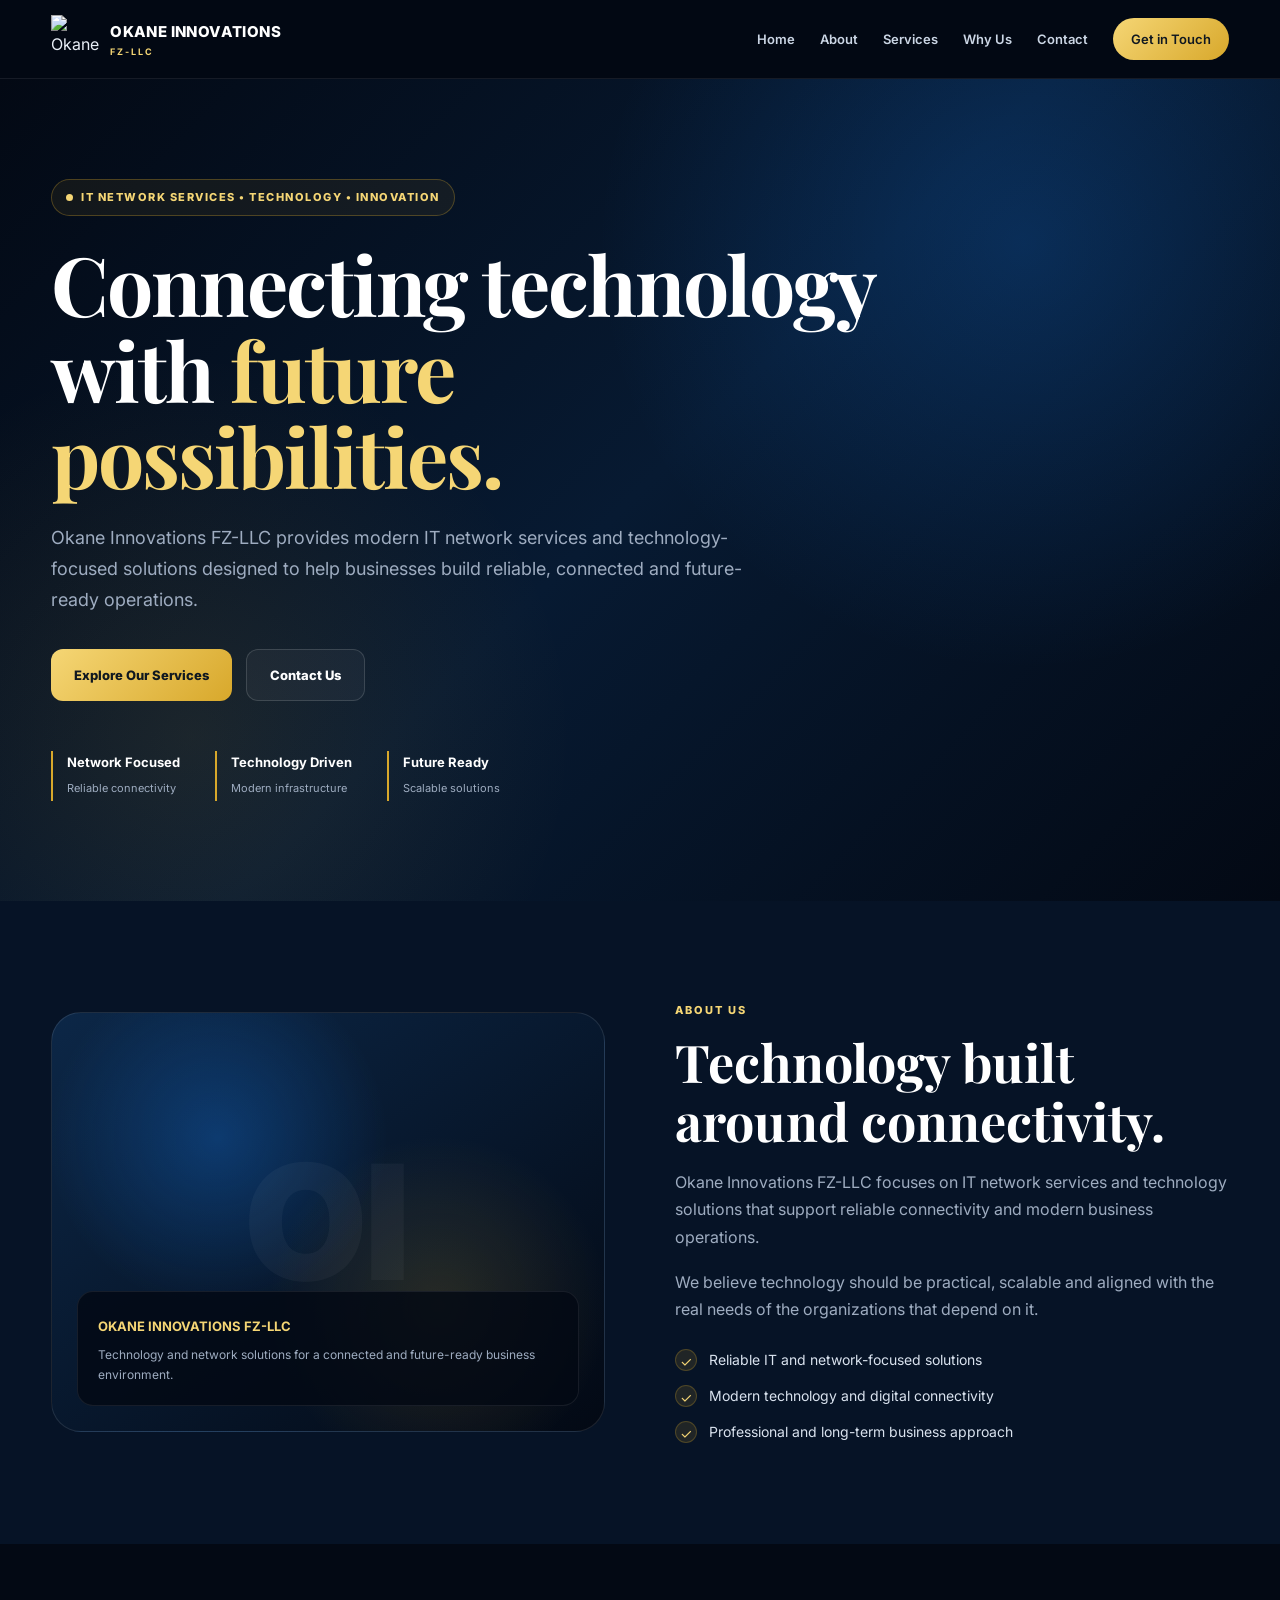
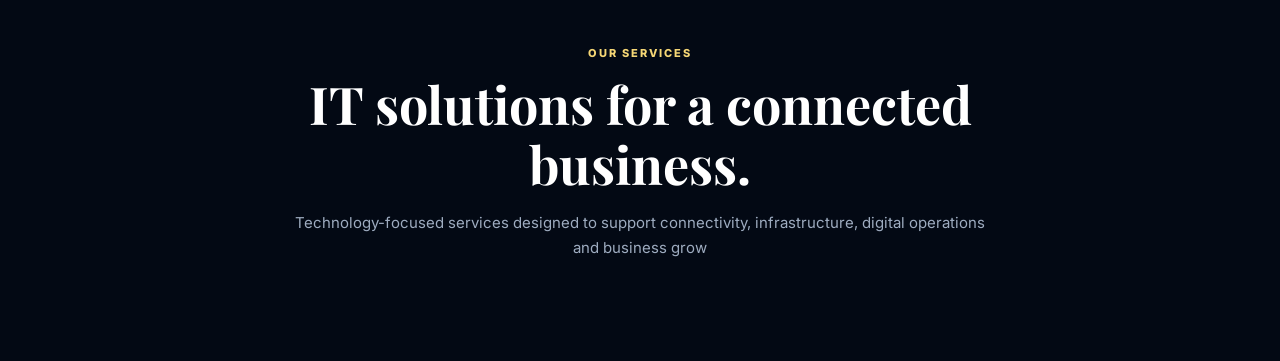
==== commit 2a0f67cc: "Update index.html" ====
--- a/index.html
+++ b/index.html
@@ -1,55 +1,38 @@
-```html
 <!DOCTYPE html>
 <html lang="en">
 <head>
   <meta charset="UTF-8">
   <meta name="viewport" content="width=device-width, initial-scale=1.0">
 
-  <meta name="description" content="Okane Innovations FZ-LLC — IT Network Services, technology solutions, digital connectivity and innovative business technology solutions.">
-  <meta name="keywords" content="Okane Innovations, IT Network Services, Network Solutions, Business Technology, Digital Connectivity, Okane Innovations FZ-LLC">
+  <title>Okane Innovations FZ-LLC | IT Network Services</title>
+
+  <meta name="description" content="Okane Innovations FZ-LLC provides IT network services, technology solutions and digital connectivity solutions for modern businesses.">
   <meta name="author" content="Okane Innovations FZ-LLC">
 
-  <title>Okane Innovations FZ-LLC | IT Network Services</title>
-
-  <!-- Favicon -->
   <link rel="icon" type="image/svg+xml" href="favicon.svg">
-  <link rel="apple-touch-icon" href="favicon.svg">
-
-  <!-- Fonts -->
+
   <link rel="preconnect" href="https://fonts.googleapis.com">
   <link rel="preconnect" href="https://fonts.gstatic.com" crossorigin>
   <link href="https://fonts.googleapis.com/css2?family=Inter:wght@400;500;600;700;800&family=Playfair+Display:wght@600;700&display=swap" rel="stylesheet">
 
   <style>
     :root {
-      --navy-950: #020711;
-      --navy-900: #041022;
-      --navy-800: #081a34;
-      --navy-700: #102b4d;
-
+      --navy: #030914;
+      --navy2: #071a32;
+      --navy3: #0c2747;
+      --gold: #d8a82b;
+      --gold-light: #f5d675;
       --blue: #1684ff;
-      --cyan: #35c9ff;
-
-      --gold: #d9a928;
-      --gold-light: #f6d878;
-      --gold-pale: #fff2b7;
-
       --white: #ffffff;
-      --text: #eaf1fa;
+      --text: #e8eef7;
       --muted: #9eacc0;
-
       --border: rgba(255,255,255,.10);
-      --glass: rgba(255,255,255,.045);
-
-      --shadow: 0 25px 70px rgba(0,0,0,.30);
-      --radius: 22px;
-      --max-width: 1180px;
     }
 
     * {
+      box-sizing: border-box;
       margin: 0;
       padding: 0;
-      box-sizing: border-box;
     }
 
     html {
@@ -58,10 +41,22 @@
 
     body {
       font-family: "Inter", sans-serif;
+      background: var(--navy);
       color: var(--text);
-      background: var(--navy-950);
       line-height: 1.7;
       overflow-x: hidden;
+      overflow-y: auto;
+      min-height: 100vh;
+      -webkit-overflow-scrolling: touch;
+      touch-action: pan-y;
+    }
+
+    body,
+    main,
+    section,
+    header,
+    footer {
+      max-height: none;
     }
 
     a {
@@ -69,23 +64,25 @@
       text-decoration: none;
     }
 
+    button,
+    a {
+      -webkit-tap-highlight-color: transparent;
+    }
+
     .container {
-      width: min(92%, var(--max-width));
-      margin: auto;
+      width: min(92%, 1180px);
+      margin: 0 auto;
     }
 
     /* HEADER */
 
     header {
-      position: fixed;
+      position: sticky;
       top: 0;
-      left: 0;
-      width: 100%;
-      z-index: 1000;
-      background: rgba(2,7,17,.80);
-      backdrop-filter: blur(18px);
-      -webkit-backdrop-filter: blur(18px);
-      border-bottom: 1px solid rgba(255,255,255,.07);
+      z-index: 999;
+      background: rgba(3,9,20,.94);
+      border-bottom: 1px solid rgba(255,255,255,.08);
+      backdrop-filter: blur(14px);
     }
 
     .nav {
@@ -93,25 +90,25 @@
       display: flex;
       align-items: center;
       justify-content: space-between;
-      gap: 25px;
+      gap: 20px;
     }
 
     .brand {
       display: flex;
       align-items: center;
-      gap: 12px;
+      gap: 11px;
     }
 
     .brand img {
-      width: 50px;
-      height: 50px;
+      width: 48px;
+      height: 48px;
       object-fit: contain;
     }
 
     .brand-name {
-      color: #fff;
       font-size: 15px;
       font-weight: 800;
+      color: #fff;
       letter-spacing: .4px;
     }
 
@@ -121,38 +118,36 @@
       font-weight: 700;
       letter-spacing: 2px;
       text-transform: uppercase;
-      margin-top: 2px;
     }
 
     nav {
       display: flex;
       align-items: center;
-      gap: 27px;
+      gap: 25px;
     }
 
     nav a {
       color: #cbd6e5;
       font-size: 13px;
       font-weight: 600;
-      transition: .25s ease;
+      transition: .25s;
     }
 
     nav a:hover {
       color: var(--gold-light);
     }
 
-    .nav-cta {
+    .nav-button {
+      background: linear-gradient(135deg,var(--gold-light),var(--gold));
+      color: #101820 !important;
       padding: 10px 18px;
       border-radius: 999px;
-      color: #101820 !important;
-      background: linear-gradient(135deg,var(--gold-light),var(--gold));
-      box-shadow: 0 10px 25px rgba(217,169,40,.18);
-    }
-
-    .menu-btn {
+    }
+
+    .menu {
       display: none;
+      background: none;
       border: 0;
-      background: transparent;
       color: #fff;
       font-size: 28px;
       cursor: pointer;
@@ -161,153 +156,130 @@
     /* HERO */
 
     .hero {
-      min-height: 100vh;
+      min-height: calc(100vh - 78px);
       display: flex;
       align-items: center;
-      padding: 150px 0 100px;
+      padding: 100px 0;
       position: relative;
-      overflow: hidden;
-
       background:
-        radial-gradient(circle at 80% 20%,rgba(22,132,255,.18),transparent 35%),
-        radial-gradient(circle at 15% 80%,rgba(217,169,40,.10),transparent 32%),
-        linear-gradient(135deg,#020711 0%,#071a32 55%,#020711 100%);
-    }
-
-    .hero::before {
-      content: "";
-      position: absolute;
-      inset: 0;
-
-      background-image:
-        linear-gradient(rgba(255,255,255,.025) 1px,transparent 1px),
-        linear-gradient(90deg,rgba(255,255,255,.025) 1px,transparent 1px);
-
-      background-size: 60px 60px;
-      mask-image: linear-gradient(to bottom,black,transparent);
-    }
-
-    .hero-content {
+        radial-gradient(circle at 80% 20%,rgba(22,132,255,.20),transparent 35%),
+        radial-gradient(circle at 15% 80%,rgba(216,168,43,.10),transparent 30%),
+        linear-gradient(135deg,var(--navy),var(--navy2),var(--navy));
+    }
+
+    .hero-grid {
       position: relative;
       z-index: 2;
       max-width: 850px;
     }
 
-    .eyebrow {
+    .tag {
       display: inline-flex;
       align-items: center;
-      gap: 9px;
-      padding: 8px 15px;
-      border: 1px solid rgba(217,169,40,.28);
-      border-radius: 999px;
-      background: rgba(217,169,40,.07);
+      gap: 8px;
       color: var(--gold-light);
+      border: 1px solid rgba(216,168,43,.3);
+      background: rgba(216,168,43,.07);
+      padding: 8px 14px;
+      border-radius: 50px;
       font-size: 11px;
       font-weight: 800;
       letter-spacing: 1.5px;
       text-transform: uppercase;
-      margin-bottom: 25px;
-    }
-
-    .eyebrow span {
+      margin-bottom: 24px;
+    }
+
+    .tag-dot {
       width: 7px;
       height: 7px;
       border-radius: 50%;
       background: var(--gold-light);
-      box-shadow: 0 0 14px var(--gold);
-    }
-
-    .hero h1 {
-      font-family: "Playfair Display",serif;
-      font-size: clamp(48px,7vw,82px);
-      line-height: 1.04;
+    }
+
+    h1 {
+      font-family: "Playfair Display", serif;
+      font-size: clamp(46px,7vw,82px);
+      line-height: 1.05;
+      color: #fff;
       letter-spacing: -2px;
-      color: #fff;
-    }
-
-    .hero h1 strong {
+    }
+
+    h1 span {
       color: var(--gold-light);
     }
 
-    .hero p {
+    .hero-text {
       max-width: 720px;
       margin-top: 25px;
       color: var(--muted);
       font-size: 18px;
     }
 
-    .hero-actions {
+    .buttons {
       display: flex;
       flex-wrap: wrap;
       gap: 14px;
-      margin-top: 35px;
-    }
-
-    .btn {
+      margin-top: 34px;
+    }
+
+    .button {
+      display: inline-flex;
+      justify-content: center;
+      align-items: center;
       min-height: 52px;
       padding: 0 23px;
       border-radius: 12px;
-      display: inline-flex;
-      align-items: center;
-      justify-content: center;
       font-size: 13px;
       font-weight: 800;
-      transition: .25s ease;
-    }
-
-    .btn-primary {
-      color: #111820;
+      transition: .25s;
+    }
+
+    .button-gold {
       background: linear-gradient(135deg,var(--gold-light),var(--gold));
-      box-shadow: 0 14px 35px rgba(217,169,40,.20);
-    }
-
-    .btn-primary:hover {
-      transform: translateY(-3px);
-      box-shadow: 0 18px 40px rgba(217,169,40,.30);
-    }
-
-    .btn-secondary {
-      border: 1px solid rgba(255,255,255,.13);
+      color: #101820;
+    }
+
+    .button-outline {
+      border: 1px solid rgba(255,255,255,.14);
       background: rgba(255,255,255,.04);
       color: #fff;
     }
 
-    .btn-secondary:hover {
+    .button:hover {
       transform: translateY(-3px);
-      border-color: rgba(217,169,40,.45);
-      color: var(--gold-light);
-    }
-
-    .hero-bottom {
+    }
+
+    .stats {
       display: flex;
       flex-wrap: wrap;
       gap: 35px;
-      margin-top: 55px;
-    }
-
-    .hero-stat {
-      padding-left: 15px;
+      margin-top: 50px;
+    }
+
+    .stat {
       border-left: 2px solid var(--gold);
-    }
-
-    .hero-stat strong {
+      padding-left: 14px;
+    }
+
+    .stat strong {
       display: block;
       color: #fff;
       font-size: 13px;
     }
 
-    .hero-stat span {
+    .stat small {
       color: var(--muted);
       font-size: 11px;
     }
 
-    /* SECTIONS */
+    /* COMMON */
 
     section {
-      padding: 105px 0;
-    }
-
-    .section-label {
+      padding: 100px 0;
+      scroll-margin-top: 90px;
+    }
+
+    .label {
       color: var(--gold-light);
       font-size: 11px;
       font-weight: 800;
@@ -316,23 +288,23 @@
       margin-bottom: 12px;
     }
 
-    .section-title {
+    .title {
       font-family: "Playfair Display",serif;
       font-size: clamp(34px,5vw,52px);
       line-height: 1.15;
       color: #fff;
     }
 
-    .section-text {
+    .description {
+      color: var(--muted);
       max-width: 700px;
-      color: var(--muted);
-      margin-top: 17px;
+      margin-top: 16px;
       font-size: 15px;
     }
 
     /* ABOUT */
 
-    .about {
+    #about {
       background: #061326;
     }
 
@@ -343,161 +315,146 @@
       align-items: center;
     }
 
-    .about-card {
+    .visual {
       min-height: 420px;
       border-radius: 30px;
-      position: relative;
-      overflow: hidden;
-
+      border: 1px solid var(--border);
       background:
-        radial-gradient(circle at 30% 30%,rgba(22,132,255,.30),transparent 35%),
-        radial-gradient(circle at 70% 75%,rgba(217,169,40,.18),transparent 32%),
-        linear-gradient(145deg,#0b2443,#030914);
-
-      border: 1px solid var(--border);
-      box-shadow: var(--shadow);
-    }
-
-    .about-card::before {
-      content: "OI";
-      position: absolute;
-      inset: 0;
+        radial-gradient(circle at 30% 30%,rgba(22,132,255,.28),transparent 35%),
+        radial-gradient(circle at 70% 70%,rgba(216,168,43,.16),transparent 35%),
+        linear-gradient(145deg,var(--navy3),var(--navy));
       display: flex;
       align-items: center;
       justify-content: center;
+      position: relative;
+      overflow: hidden;
+    }
+
+    .visual::before {
+      content: "OI";
       font-size: 160px;
       font-weight: 900;
-      letter-spacing: -15px;
-      color: rgba(255,255,255,.045);
-    }
-
-    .about-card-content {
+      color: rgba(255,255,255,.04);
+    }
+
+    .visual-card {
       position: absolute;
-      left: 30px;
-      right: 30px;
-      bottom: 30px;
-      padding: 22px;
-      border-radius: 18px;
-      background: rgba(3,9,20,.72);
-      backdrop-filter: blur(14px);
+      bottom: 25px;
+      left: 25px;
+      right: 25px;
+      padding: 20px;
+      border-radius: 16px;
+      background: rgba(3,9,20,.82);
       border: 1px solid rgba(255,255,255,.08);
     }
 
-    .about-card-content strong {
-      display: block;
+    .visual-card strong {
       color: var(--gold-light);
       font-size: 13px;
-      letter-spacing: 1px;
-      text-transform: uppercase;
-    }
-
-    .about-card-content p {
-      color: #c7d1df;
-      margin-top: 7px;
-      font-size: 13px;
+    }
+
+    .visual-card p {
+      color: var(--muted);
+      font-size: 12px;
+      margin-top: 5px;
     }
 
     .about-copy p {
       color: var(--muted);
-      margin-top: 20px;
-    }
-
-    .check-list {
+      margin-top: 18px;
+    }
+
+    .checks {
+      display: grid;
+      gap: 12px;
       margin-top: 25px;
-      display: grid;
-      gap: 12px;
-    }
-
-    .check-list div {
+    }
+
+    .check {
       display: flex;
       gap: 12px;
-      color: #d8e1ed;
+      align-items: center;
+      color: #d9e2ee;
       font-size: 14px;
     }
 
-    .check {
+    .check i {
       width: 22px;
       height: 22px;
-      flex: 0 0 auto;
+      border-radius: 50%;
       display: grid;
       place-items: center;
-      border-radius: 50%;
-      background: rgba(217,169,40,.12);
+      background: rgba(216,168,43,.12);
+      border: 1px solid rgba(216,168,43,.25);
       color: var(--gold-light);
-      border: 1px solid rgba(217,169,40,.25);
-      font-size: 12px;
+      font-style: normal;
     }
 
     /* SERVICES */
 
-    .services {
-      background:
-        radial-gradient(circle at 50% 0%,rgba(22,132,255,.10),transparent 35%),
-        var(--navy-950);
-    }
-
-    .services-heading {
+    #services {
+      background: var(--navy);
+    }
+
+    .center {
       text-align: center;
       max-width: 760px;
-      margin: auto;
-    }
-
-    .services-heading .section-text {
+      margin: 0 auto;
+    }
+
+    .center .description {
       margin-left: auto;
       margin-right: auto;
     }
 
-    .service-grid {
+    .services-grid {
       display: grid;
       grid-template-columns: repeat(3,1fr);
       gap: 20px;
-      margin-top: 55px;
-    }
-
-    .service-card {
-      min-height: 255px;
+      margin-top: 50px;
+    }
+
+    .service {
       padding: 30px;
-      border-radius: var(--radius);
-      background: linear-gradient(145deg,rgba(255,255,255,.065),rgba(255,255,255,.025));
+      min-height: 245px;
+      border-radius: 22px;
       border: 1px solid var(--border);
-      transition: .3s ease;
-      position: relative;
-      overflow: hidden;
-    }
-
-    .service-card:hover {
-      transform: translateY(-7px);
-      border-color: rgba(217,169,40,.35);
-      box-shadow: 0 20px 55px rgba(0,0,0,.25);
+      background: linear-gradient(145deg,rgba(255,255,255,.06),rgba(255,255,255,.025));
+      transition: .3s;
+    }
+
+    .service:hover {
+      transform: translateY(-6px);
+      border-color: rgba(216,168,43,.35);
     }
 
     .service-icon {
       width: 52px;
       height: 52px;
+      border-radius: 15px;
       display: grid;
       place-items: center;
-      border-radius: 15px;
-      background: linear-gradient(135deg,rgba(217,169,40,.18),rgba(22,132,255,.13));
-      border: 1px solid rgba(217,169,40,.20);
       color: var(--gold-light);
       font-size: 22px;
-      margin-bottom: 22px;
-    }
-
-    .service-card h3 {
+      background: linear-gradient(135deg,rgba(216,168,43,.16),rgba(22,132,255,.12));
+      border: 1px solid rgba(216,168,43,.2);
+      margin-bottom: 20px;
+    }
+
+    .service h3 {
       color: #fff;
       font-size: 18px;
-      margin-bottom: 10px;
-    }
-
-    .service-card p {
+      margin-bottom: 9px;
+    }
+
+    .service p {
       color: var(--muted);
       font-size: 13px;
     }
 
-    /* WHY US */
-
-    .why {
+    /* WHY */
+
+    #why-us {
       background: #061326;
     }
 
@@ -508,31 +465,31 @@
       align-items: center;
     }
 
-    .feature-list {
-      margin-top: 35px;
-      display: grid;
-      gap: 18px;
+    .features {
+      display: grid;
+      gap: 16px;
+      margin-top: 30px;
     }
 
     .feature {
       display: flex;
-      gap: 17px;
-      padding: 20px;
-      border-radius: 17px;
+      gap: 15px;
+      padding: 19px;
+      border-radius: 16px;
+      border: 1px solid rgba(255,255,255,.08);
       background: rgba(255,255,255,.035);
-      border: 1px solid rgba(255,255,255,.07);
     }
 
     .feature-icon {
-      width: 44px;
-      height: 44px;
+      width: 43px;
+      height: 43px;
       flex: 0 0 auto;
+      border-radius: 12px;
       display: grid;
       place-items: center;
-      border-radius: 12px;
-      background: rgba(217,169,40,.10);
-      border: 1px solid rgba(217,169,40,.20);
       color: var(--gold-light);
+      background: rgba(216,168,43,.1);
+      border: 1px solid rgba(216,168,43,.2);
     }
 
     .feature h3 {
@@ -542,95 +499,83 @@
 
     .feature p {
       color: var(--muted);
-      font-size: 13px;
-      margin-top: 4px;
-    }
-
-    .why-visual {
-      min-height: 480px;
+      font-size: 12px;
+      margin-top: 3px;
+    }
+
+    .network {
+      min-height: 450px;
       border-radius: 30px;
       border: 1px solid var(--border);
       background:
-        radial-gradient(circle at 50% 40%,rgba(22,132,255,.22),transparent 32%),
+        radial-gradient(circle,rgba(22,132,255,.20),transparent 35%),
         linear-gradient(145deg,#0a203c,#030914);
-
       display: grid;
       place-items: center;
     }
 
-    .network {
-      width: 300px;
-      height: 300px;
+    .circle {
+      width: 280px;
+      height: 280px;
+      border-radius: 50%;
+      border: 1px solid rgba(216,168,43,.4);
+      display: grid;
+      place-items: center;
       position: relative;
-      border: 1px solid rgba(217,169,40,.35);
-      border-radius: 50%;
-      box-shadow:
-        0 0 70px rgba(22,132,255,.12),
-        inset 0 0 50px rgba(217,169,40,.05);
-    }
-
-    .network::before,
-    .network::after {
+    }
+
+    .circle::before,
+    .circle::after {
       content: "";
       position: absolute;
-      border: 1px solid rgba(22,132,255,.28);
+      border: 1px solid rgba(22,132,255,.3);
       border-radius: 50%;
     }
 
-    .network::before {
+    .circle::before {
       inset: 35px;
     }
 
-    .network::after {
-      inset: 80px;
-      border-color: rgba(217,169,40,.35);
-    }
-
-    .network-center {
-      position: absolute;
-      top: 50%;
-      left: 50%;
-      transform: translate(-50%,-50%);
-
-      width: 100px;
-      height: 100px;
+    .circle::after {
+      inset: 75px;
+      border-color: rgba(216,168,43,.35);
+    }
+
+    .circle-center {
+      width: 95px;
+      height: 95px;
+      border-radius: 50%;
       display: grid;
       place-items: center;
-
-      border-radius: 50%;
-      background: linear-gradient(135deg,#153c69,#07162a);
+      background: #0b2443;
       border: 2px solid var(--gold);
-      box-shadow: 0 0 45px rgba(217,169,40,.18);
-
       color: var(--gold-light);
       font-size: 25px;
       font-weight: 900;
+      z-index: 2;
     }
 
     /* CTA */
 
-    .cta {
-      background: var(--navy-950);
+    #cta {
+      background: var(--navy);
     }
 
     .cta-box {
-      padding: 65px;
+      padding: 65px 30px;
       border-radius: 30px;
-      border: 1px solid rgba(217,169,40,.22);
-
+      text-align: center;
+      border: 1px solid rgba(216,168,43,.22);
       background:
-        radial-gradient(circle at 80% 20%,rgba(22,132,255,.20),transparent 32%),
-        radial-gradient(circle at 20% 80%,rgba(217,169,40,.12),transparent 30%),
+        radial-gradient(circle at 80% 20%,rgba(22,132,255,.2),transparent 35%),
         linear-gradient(135deg,#0b213d,#061326);
-
-      text-align: center;
     }
 
     .cta-box h2 {
       font-family: "Playfair Display",serif;
-      color: #fff;
       font-size: clamp(34px,5vw,52px);
       line-height: 1.15;
+      color: #fff;
     }
 
     .cta-box p {
@@ -641,36 +586,36 @@
 
     /* CONTACT */
 
-    .contact {
+    #contact {
       background: #061326;
     }
 
     .contact-grid {
       display: grid;
       grid-template-columns: .85fr 1.15fr;
-      gap: 50px;
-      margin-top: 50px;
+      gap: 45px;
+      margin-top: 45px;
     }
 
     .contact-info {
       display: grid;
-      gap: 15px;
+      gap: 14px;
     }
 
     .contact-item {
-      padding: 22px;
-      border-radius: 17px;
+      padding: 20px;
+      border-radius: 16px;
+      background: rgba(255,255,255,.035);
       border: 1px solid rgba(255,255,255,.08);
-      background: rgba(255,255,255,.035);
     }
 
     .contact-item small {
       display: block;
       color: var(--gold-light);
-      text-transform: uppercase;
-      letter-spacing: 1.5px;
       font-size: 10px;
       font-weight: 800;
+      letter-spacing: 1.5px;
+      text-transform: uppercase;
       margin-bottom: 5px;
     }
 
@@ -680,8 +625,8 @@
       word-break: break-word;
     }
 
-    .contact-form {
-      padding: 30px;
+    .form {
+      padding: 28px;
       border-radius: 22px;
       background: rgba(255,255,255,.035);
       border: 1px solid rgba(255,255,255,.08);
@@ -698,7 +643,7 @@
       gap: 7px;
     }
 
-    .field.full {
+    .full {
       grid-column: 1 / -1;
     }
 
@@ -711,20 +656,13 @@
     input,
     textarea {
       width: 100%;
+      padding: 13px;
+      border-radius: 11px;
       border: 1px solid rgba(255,255,255,.10);
-      border-radius: 11px;
-      background: rgba(0,0,0,.18);
+      background: rgba(0,0,0,.2);
       color: #fff;
       outline: none;
-      padding: 13px 14px;
       font: inherit;
-      transition: .2s ease;
-    }
-
-    input:focus,
-    textarea:focus {
-      border-color: rgba(217,169,40,.55);
-      box-shadow: 0 0 0 3px rgba(217,169,40,.08);
     }
 
     textarea {
@@ -732,36 +670,37 @@
       resize: vertical;
     }
 
-    .form-submit {
-      margin-top: 18px;
+    input:focus,
+    textarea:focus {
+      border-color: rgba(216,168,43,.6);
+    }
+
+    .submit {
       width: 100%;
       border: 0;
       cursor: pointer;
+      margin-top: 18px;
     }
 
     /* FOOTER */
 
     footer {
+      background: #020711;
       padding: 45px 0 25px;
-      background: #020711;
       border-top: 1px solid rgba(255,255,255,.07);
     }
 
     .footer-main {
       display: flex;
       justify-content: space-between;
-      gap: 35px;
-      align-items: flex-start;
-    }
-
-    .footer-brand {
+      gap: 30px;
+    }
+
+    .footer-description {
       max-width: 400px;
-    }
-
-    .footer-brand p {
       color: var(--muted);
       font-size: 13px;
-      margin-top: 15px;
+      margin-top: 13px;
     }
 
     .footer-links {
@@ -772,47 +711,16 @@
       font-size: 13px;
     }
 
-    .footer-links a:hover {
-      color: var(--gold-light);
-    }
-
     .copyright {
+      text-align: center;
+      color: #68778c;
+      font-size: 11px;
+      border-top: 1px solid rgba(255,255,255,.07);
       margin-top: 35px;
       padding-top: 20px;
-      border-top: 1px solid rgba(255,255,255,.07);
-      color: #68778c;
-      font-size: 11px;
-      text-align: center;
-    }
-
-    /* ANIMATION */
-
-    .reveal {
-      opacity: 0;
-      transform: translateY(25px);
-      animation: reveal .8s ease forwards;
-    }
-
-    .delay-1 {
-      animation-delay: .12s;
-    }
-
-    .delay-2 {
-      animation-delay: .24s;
-    }
-
-    .delay-3 {
-      animation-delay: .36s;
-    }
-
-    @keyframes reveal {
-      to {
-        opacity: 1;
-        transform: translateY(0);
-      }
-    }
-
-    /* RESPONSIVE */
+    }
+
+    /* MOBILE */
 
     @media (max-width: 900px) {
 
@@ -821,23 +729,23 @@
         position: absolute;
         top: 78px;
         left: 0;
-        width: 100%;
-        padding: 20px;
+        right: 0;
+        padding: 18px 5%;
+        background: #030914;
+        border-bottom: 1px solid rgba(255,255,255,.08);
         flex-direction: column;
         align-items: stretch;
-        background: rgba(2,7,17,.97);
-        border-bottom: 1px solid rgba(255,255,255,.08);
-      }
-
-      nav.active {
+      }
+
+      nav.open {
         display: flex;
       }
 
       nav a {
-        padding: 10px 5px;
-      }
-
-      .menu-btn {
+        padding: 9px 0;
+      }
+
+      .menu {
         display: block;
       }
 
@@ -847,16 +755,12 @@
         grid-template-columns: 1fr;
       }
 
-      .service-grid {
+      .services-grid {
         grid-template-columns: repeat(2,1fr);
       }
     }
 
     @media (max-width: 620px) {
-
-      .nav {
-        min-height: 70px;
-      }
 
       .brand img {
         width: 42px;
@@ -867,28 +771,24 @@
         font-size: 12px;
       }
 
-      .brand-sub {
-        font-size: 7px;
-      }
-
       .hero {
-        padding-top: 130px;
-      }
-
-      .hero h1 {
+        min-height: auto;
+        padding: 90px 0;
+      }
+
+      h1 {
         font-size: 45px;
-        letter-spacing: -1px;
-      }
-
-      .hero p {
+      }
+
+      .hero-text {
         font-size: 16px;
       }
 
-      .hero-actions {
+      .buttons {
         flex-direction: column;
       }
 
-      .btn {
+      .button {
         width: 100%;
       }
 
@@ -896,7 +796,7 @@
         padding: 75px 0;
       }
 
-      .service-grid {
+      .services-grid {
         grid-template-columns: 1fr;
       }
 
@@ -904,12 +804,8 @@
         grid-template-columns: 1fr;
       }
 
-      .field.full {
+      .full {
         grid-column: auto;
-      }
-
-      .cta-box {
-        padding: 40px 22px;
       }
 
       .footer-main {
@@ -921,16 +817,19 @@
         gap: 10px;
       }
 
-      .contact-item strong {
-        font-size: 13px;
+      .stats {
+        gap: 20px;
+      }
+
+      .visual,
+      .network {
+        min-height: 350px;
       }
     }
   </style>
 </head>
 
 <body>
-
-  <!-- HEADER -->
 
   <header>
     <div class="container nav">
@@ -943,48 +842,171 @@
         </div>
       </a>
 
-      <button class="menu-btn" id="menuBtn" aria-label="Open navigation">
+      <button class="menu" id="menuButton" type="button" aria-label="Open menu">
         ☰
       </button>
 
-      <nav id="mainNav">
+      <nav id="navigation">
         <a href="#home">Home</a>
         <a href="#about">About</a>
         <a href="#services">Services</a>
         <a href="#why-us">Why Us</a>
         <a href="#contact">Contact</a>
-        <a href="#contact" class="nav-cta">Get in Touch</a>
+        <a href="#contact" class="nav-button">Get in Touch</a>
       </nav>
 
     </div>
   </header>
 
 
-  <!-- HERO -->
-
   <main>
 
+    <!-- HOME -->
+
     <section class="hero" id="home">
 
       <div class="container">
 
-        <div class="hero-content">
-
-          <div class="eyebrow reveal">
-            <span></span>
+        <div class="hero-grid">
+
+          <div class="tag">
+            <span class="tag-dot"></span>
             IT Network Services • Technology • Innovation
           </div>
 
-          <h1 class="reveal delay-1">
+          <h1>
             Connecting technology with
-            <strong>future possibilities.</strong>
+            <span>future possibilities.</span>
           </h1>
 
-          <p class="reveal delay-2">
-            Okane Innovations FZ-LLC delivers modern IT network
-            services and technology-focused solutions designed to
-            help businesses build reliable, connected and
+          <p class="hero-text">
+            Okane Innovations FZ-LLC provides modern IT network
+            services and technology-focused solutions designed
+            to help businesses build reliable, connected and
             future-ready operations.
           </p>
 
-          <div cla
+          <div class="buttons">
+
+            <a href="#services" class="button button-gold">
+              Explore Our Services
+            </a>
+
+            <a href="#contact" class="button button-outline">
+              Contact Us
+            </a>
+
+          </div>
+
+          <div class="stats">
+
+            <div class="stat">
+              <strong>Network Focused</strong>
+              <small>Reliable connectivity</small>
+            </div>
+
+            <div class="stat">
+              <strong>Technology Driven</strong>
+              <small>Modern infrastructure</small>
+            </div>
+
+            <div class="stat">
+              <strong>Future Ready</strong>
+              <small>Scalable solutions</small>
+            </div>
+
+          </div>
+
+        </div>
+
+      </div>
+
+    </section>
+
+
+    <!-- ABOUT -->
+
+    <section id="about">
+
+      <div class="container about-grid">
+
+        <div class="visual">
+
+          <div class="visual-card">
+
+            <strong>OKANE INNOVATIONS FZ-LLC</strong>
+
+            <p>
+              Technology and network solutions for a connected
+              and future-ready business environment.
+            </p>
+
+          </div>
+
+        </div>
+
+
+        <div class="about-copy">
+
+          <div class="label">About Us</div>
+
+          <h2 class="title">
+            Technology built around connectivity.
+          </h2>
+
+          <p>
+            Okane Innovations FZ-LLC focuses on IT network
+            services and technology solutions that support
+            reliable connectivity and modern business operations.
+          </p>
+
+          <p>
+            We believe technology should be practical, scalable
+            and aligned with the real needs of the organizations
+            that depend on it.
+          </p>
+
+          <div class="checks">
+
+            <div class="check">
+              <i>✓</i>
+              Reliable IT and network-focused solutions
+            </div>
+
+            <div class="check">
+              <i>✓</i>
+              Modern technology and digital connectivity
+            </div>
+
+            <div class="check">
+              <i>✓</i>
+              Professional and long-term business approach
+            </div>
+
+          </div>
+
+        </div>
+
+      </div>
+
+    </section>
+
+
+    <!-- SERVICES -->
+
+    <section id="services">
+
+      <div class="container">
+
+        <div class="center">
+
+          <div class="label">Our Services</div>
+
+          <h2 class="title">
+            IT solutions for a connected business.
+          </h2>
+
+          <p class="description">
+            Technology-focused services designed to support
+            connectivity, infrastructure, digital operations
+            and business grow
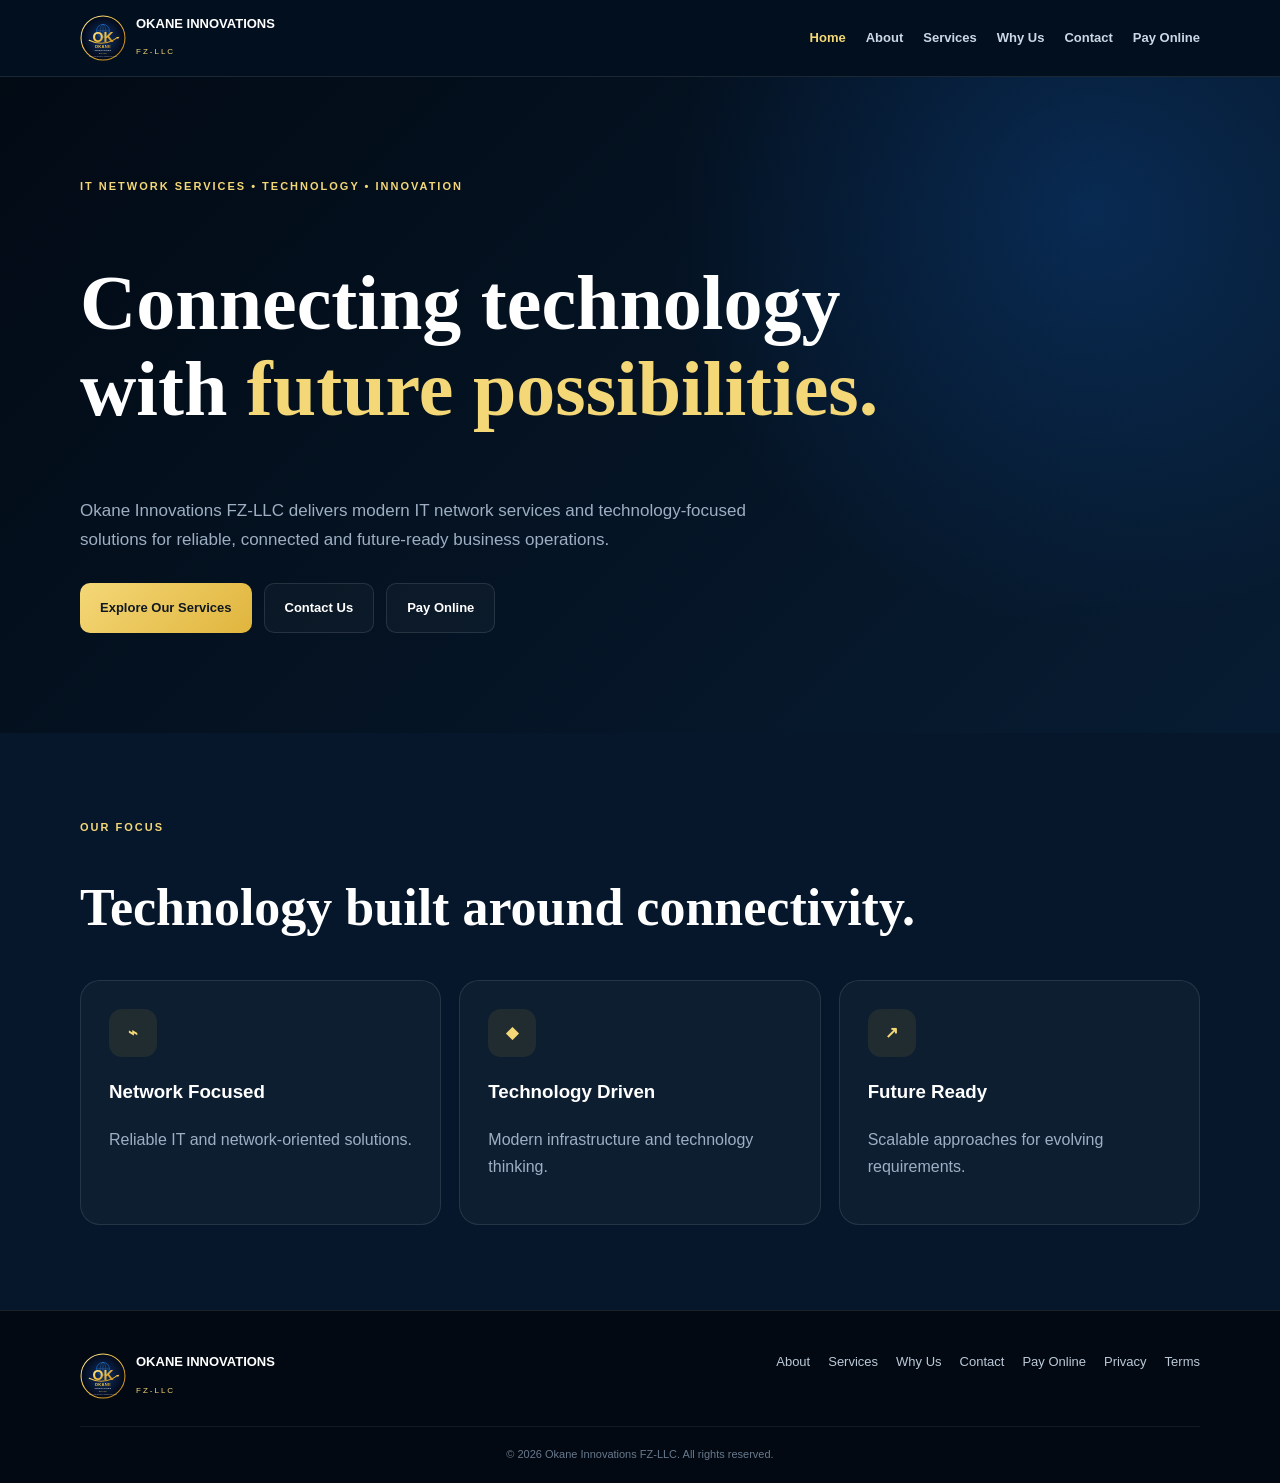
==== commit ca77c75b: "Add files via upload" ====
--- a/index.html
+++ b/index.html
@@ -1,1012 +1 @@
-<!DOCTYPE html>
-<html lang="en">
-<head>
-  <meta charset="UTF-8">
-  <meta name="viewport" content="width=device-width, initial-scale=1.0">
-
-  <title>Okane Innovations FZ-LLC | IT Network Services</title>
-
-  <meta name="description" content="Okane Innovations FZ-LLC provides IT network services, technology solutions and digital connectivity solutions for modern businesses.">
-  <meta name="author" content="Okane Innovations FZ-LLC">
-
-  <link rel="icon" type="image/svg+xml" href="favicon.svg">
-
-  <link rel="preconnect" href="https://fonts.googleapis.com">
-  <link rel="preconnect" href="https://fonts.gstatic.com" crossorigin>
-  <link href="https://fonts.googleapis.com/css2?family=Inter:wght@400;500;600;700;800&family=Playfair+Display:wght@600;700&display=swap" rel="stylesheet">
-
-  <style>
-    :root {
-      --navy: #030914;
-      --navy2: #071a32;
-      --navy3: #0c2747;
-      --gold: #d8a82b;
-      --gold-light: #f5d675;
-      --blue: #1684ff;
-      --white: #ffffff;
-      --text: #e8eef7;
-      --muted: #9eacc0;
-      --border: rgba(255,255,255,.10);
-    }
-
-    * {
-      box-sizing: border-box;
-      margin: 0;
-      padding: 0;
-    }
-
-    html {
-      scroll-behavior: smooth;
-    }
-
-    body {
-      font-family: "Inter", sans-serif;
-      background: var(--navy);
-      color: var(--text);
-      line-height: 1.7;
-      overflow-x: hidden;
-      overflow-y: auto;
-      min-height: 100vh;
-      -webkit-overflow-scrolling: touch;
-      touch-action: pan-y;
-    }
-
-    body,
-    main,
-    section,
-    header,
-    footer {
-      max-height: none;
-    }
-
-    a {
-      color: inherit;
-      text-decoration: none;
-    }
-
-    button,
-    a {
-      -webkit-tap-highlight-color: transparent;
-    }
-
-    .container {
-      width: min(92%, 1180px);
-      margin: 0 auto;
-    }
-
-    /* HEADER */
-
-    header {
-      position: sticky;
-      top: 0;
-      z-index: 999;
-      background: rgba(3,9,20,.94);
-      border-bottom: 1px solid rgba(255,255,255,.08);
-      backdrop-filter: blur(14px);
-    }
-
-    .nav {
-      min-height: 78px;
-      display: flex;
-      align-items: center;
-      justify-content: space-between;
-      gap: 20px;
-    }
-
-    .brand {
-      display: flex;
-      align-items: center;
-      gap: 11px;
-    }
-
-    .brand img {
-      width: 48px;
-      height: 48px;
-      object-fit: contain;
-    }
-
-    .brand-name {
-      font-size: 15px;
-      font-weight: 800;
-      color: #fff;
-      letter-spacing: .4px;
-    }
-
-    .brand-sub {
-      color: var(--gold-light);
-      font-size: 9px;
-      font-weight: 700;
-      letter-spacing: 2px;
-      text-transform: uppercase;
-    }
-
-    nav {
-      display: flex;
-      align-items: center;
-      gap: 25px;
-    }
-
-    nav a {
-      color: #cbd6e5;
-      font-size: 13px;
-      font-weight: 600;
-      transition: .25s;
-    }
-
-    nav a:hover {
-      color: var(--gold-light);
-    }
-
-    .nav-button {
-      background: linear-gradient(135deg,var(--gold-light),var(--gold));
-      color: #101820 !important;
-      padding: 10px 18px;
-      border-radius: 999px;
-    }
-
-    .menu {
-      display: none;
-      background: none;
-      border: 0;
-      color: #fff;
-      font-size: 28px;
-      cursor: pointer;
-    }
-
-    /* HERO */
-
-    .hero {
-      min-height: calc(100vh - 78px);
-      display: flex;
-      align-items: center;
-      padding: 100px 0;
-      position: relative;
-      background:
-        radial-gradient(circle at 80% 20%,rgba(22,132,255,.20),transparent 35%),
-        radial-gradient(circle at 15% 80%,rgba(216,168,43,.10),transparent 30%),
-        linear-gradient(135deg,var(--navy),var(--navy2),var(--navy));
-    }
-
-    .hero-grid {
-      position: relative;
-      z-index: 2;
-      max-width: 850px;
-    }
-
-    .tag {
-      display: inline-flex;
-      align-items: center;
-      gap: 8px;
-      color: var(--gold-light);
-      border: 1px solid rgba(216,168,43,.3);
-      background: rgba(216,168,43,.07);
-      padding: 8px 14px;
-      border-radius: 50px;
-      font-size: 11px;
-      font-weight: 800;
-      letter-spacing: 1.5px;
-      text-transform: uppercase;
-      margin-bottom: 24px;
-    }
-
-    .tag-dot {
-      width: 7px;
-      height: 7px;
-      border-radius: 50%;
-      background: var(--gold-light);
-    }
-
-    h1 {
-      font-family: "Playfair Display", serif;
-      font-size: clamp(46px,7vw,82px);
-      line-height: 1.05;
-      color: #fff;
-      letter-spacing: -2px;
-    }
-
-    h1 span {
-      color: var(--gold-light);
-    }
-
-    .hero-text {
-      max-width: 720px;
-      margin-top: 25px;
-      color: var(--muted);
-      font-size: 18px;
-    }
-
-    .buttons {
-      display: flex;
-      flex-wrap: wrap;
-      gap: 14px;
-      margin-top: 34px;
-    }
-
-    .button {
-      display: inline-flex;
-      justify-content: center;
-      align-items: center;
-      min-height: 52px;
-      padding: 0 23px;
-      border-radius: 12px;
-      font-size: 13px;
-      font-weight: 800;
-      transition: .25s;
-    }
-
-    .button-gold {
-      background: linear-gradient(135deg,var(--gold-light),var(--gold));
-      color: #101820;
-    }
-
-    .button-outline {
-      border: 1px solid rgba(255,255,255,.14);
-      background: rgba(255,255,255,.04);
-      color: #fff;
-    }
-
-    .button:hover {
-      transform: translateY(-3px);
-    }
-
-    .stats {
-      display: flex;
-      flex-wrap: wrap;
-      gap: 35px;
-      margin-top: 50px;
-    }
-
-    .stat {
-      border-left: 2px solid var(--gold);
-      padding-left: 14px;
-    }
-
-    .stat strong {
-      display: block;
-      color: #fff;
-      font-size: 13px;
-    }
-
-    .stat small {
-      color: var(--muted);
-      font-size: 11px;
-    }
-
-    /* COMMON */
-
-    section {
-      padding: 100px 0;
-      scroll-margin-top: 90px;
-    }
-
-    .label {
-      color: var(--gold-light);
-      font-size: 11px;
-      font-weight: 800;
-      letter-spacing: 2px;
-      text-transform: uppercase;
-      margin-bottom: 12px;
-    }
-
-    .title {
-      font-family: "Playfair Display",serif;
-      font-size: clamp(34px,5vw,52px);
-      line-height: 1.15;
-      color: #fff;
-    }
-
-    .description {
-      color: var(--muted);
-      max-width: 700px;
-      margin-top: 16px;
-      font-size: 15px;
-    }
-
-    /* ABOUT */
-
-    #about {
-      background: #061326;
-    }
-
-    .about-grid {
-      display: grid;
-      grid-template-columns: 1fr 1fr;
-      gap: 70px;
-      align-items: center;
-    }
-
-    .visual {
-      min-height: 420px;
-      border-radius: 30px;
-      border: 1px solid var(--border);
-      background:
-        radial-gradient(circle at 30% 30%,rgba(22,132,255,.28),transparent 35%),
-        radial-gradient(circle at 70% 70%,rgba(216,168,43,.16),transparent 35%),
-        linear-gradient(145deg,var(--navy3),var(--navy));
-      display: flex;
-      align-items: center;
-      justify-content: center;
-      position: relative;
-      overflow: hidden;
-    }
-
-    .visual::before {
-      content: "OI";
-      font-size: 160px;
-      font-weight: 900;
-      color: rgba(255,255,255,.04);
-    }
-
-    .visual-card {
-      position: absolute;
-      bottom: 25px;
-      left: 25px;
-      right: 25px;
-      padding: 20px;
-      border-radius: 16px;
-      background: rgba(3,9,20,.82);
-      border: 1px solid rgba(255,255,255,.08);
-    }
-
-    .visual-card strong {
-      color: var(--gold-light);
-      font-size: 13px;
-    }
-
-    .visual-card p {
-      color: var(--muted);
-      font-size: 12px;
-      margin-top: 5px;
-    }
-
-    .about-copy p {
-      color: var(--muted);
-      margin-top: 18px;
-    }
-
-    .checks {
-      display: grid;
-      gap: 12px;
-      margin-top: 25px;
-    }
-
-    .check {
-      display: flex;
-      gap: 12px;
-      align-items: center;
-      color: #d9e2ee;
-      font-size: 14px;
-    }
-
-    .check i {
-      width: 22px;
-      height: 22px;
-      border-radius: 50%;
-      display: grid;
-      place-items: center;
-      background: rgba(216,168,43,.12);
-      border: 1px solid rgba(216,168,43,.25);
-      color: var(--gold-light);
-      font-style: normal;
-    }
-
-    /* SERVICES */
-
-    #services {
-      background: var(--navy);
-    }
-
-    .center {
-      text-align: center;
-      max-width: 760px;
-      margin: 0 auto;
-    }
-
-    .center .description {
-      margin-left: auto;
-      margin-right: auto;
-    }
-
-    .services-grid {
-      display: grid;
-      grid-template-columns: repeat(3,1fr);
-      gap: 20px;
-      margin-top: 50px;
-    }
-
-    .service {
-      padding: 30px;
-      min-height: 245px;
-      border-radius: 22px;
-      border: 1px solid var(--border);
-      background: linear-gradient(145deg,rgba(255,255,255,.06),rgba(255,255,255,.025));
-      transition: .3s;
-    }
-
-    .service:hover {
-      transform: translateY(-6px);
-      border-color: rgba(216,168,43,.35);
-    }
-
-    .service-icon {
-      width: 52px;
-      height: 52px;
-      border-radius: 15px;
-      display: grid;
-      place-items: center;
-      color: var(--gold-light);
-      font-size: 22px;
-      background: linear-gradient(135deg,rgba(216,168,43,.16),rgba(22,132,255,.12));
-      border: 1px solid rgba(216,168,43,.2);
-      margin-bottom: 20px;
-    }
-
-    .service h3 {
-      color: #fff;
-      font-size: 18px;
-      margin-bottom: 9px;
-    }
-
-    .service p {
-      color: var(--muted);
-      font-size: 13px;
-    }
-
-    /* WHY */
-
-    #why-us {
-      background: #061326;
-    }
-
-    .why-grid {
-      display: grid;
-      grid-template-columns: 1fr 1fr;
-      gap: 70px;
-      align-items: center;
-    }
-
-    .features {
-      display: grid;
-      gap: 16px;
-      margin-top: 30px;
-    }
-
-    .feature {
-      display: flex;
-      gap: 15px;
-      padding: 19px;
-      border-radius: 16px;
-      border: 1px solid rgba(255,255,255,.08);
-      background: rgba(255,255,255,.035);
-    }
-
-    .feature-icon {
-      width: 43px;
-      height: 43px;
-      flex: 0 0 auto;
-      border-radius: 12px;
-      display: grid;
-      place-items: center;
-      color: var(--gold-light);
-      background: rgba(216,168,43,.1);
-      border: 1px solid rgba(216,168,43,.2);
-    }
-
-    .feature h3 {
-      color: #fff;
-      font-size: 15px;
-    }
-
-    .feature p {
-      color: var(--muted);
-      font-size: 12px;
-      margin-top: 3px;
-    }
-
-    .network {
-      min-height: 450px;
-      border-radius: 30px;
-      border: 1px solid var(--border);
-      background:
-        radial-gradient(circle,rgba(22,132,255,.20),transparent 35%),
-        linear-gradient(145deg,#0a203c,#030914);
-      display: grid;
-      place-items: center;
-    }
-
-    .circle {
-      width: 280px;
-      height: 280px;
-      border-radius: 50%;
-      border: 1px solid rgba(216,168,43,.4);
-      display: grid;
-      place-items: center;
-      position: relative;
-    }
-
-    .circle::before,
-    .circle::after {
-      content: "";
-      position: absolute;
-      border: 1px solid rgba(22,132,255,.3);
-      border-radius: 50%;
-    }
-
-    .circle::before {
-      inset: 35px;
-    }
-
-    .circle::after {
-      inset: 75px;
-      border-color: rgba(216,168,43,.35);
-    }
-
-    .circle-center {
-      width: 95px;
-      height: 95px;
-      border-radius: 50%;
-      display: grid;
-      place-items: center;
-      background: #0b2443;
-      border: 2px solid var(--gold);
-      color: var(--gold-light);
-      font-size: 25px;
-      font-weight: 900;
-      z-index: 2;
-    }
-
-    /* CTA */
-
-    #cta {
-      background: var(--navy);
-    }
-
-    .cta-box {
-      padding: 65px 30px;
-      border-radius: 30px;
-      text-align: center;
-      border: 1px solid rgba(216,168,43,.22);
-      background:
-        radial-gradient(circle at 80% 20%,rgba(22,132,255,.2),transparent 35%),
-        linear-gradient(135deg,#0b213d,#061326);
-    }
-
-    .cta-box h2 {
-      font-family: "Playfair Display",serif;
-      font-size: clamp(34px,5vw,52px);
-      line-height: 1.15;
-      color: #fff;
-    }
-
-    .cta-box p {
-      max-width: 650px;
-      margin: 15px auto 28px;
-      color: var(--muted);
-    }
-
-    /* CONTACT */
-
-    #contact {
-      background: #061326;
-    }
-
-    .contact-grid {
-      display: grid;
-      grid-template-columns: .85fr 1.15fr;
-      gap: 45px;
-      margin-top: 45px;
-    }
-
-    .contact-info {
-      display: grid;
-      gap: 14px;
-    }
-
-    .contact-item {
-      padding: 20px;
-      border-radius: 16px;
-      background: rgba(255,255,255,.035);
-      border: 1px solid rgba(255,255,255,.08);
-    }
-
-    .contact-item small {
-      display: block;
-      color: var(--gold-light);
-      font-size: 10px;
-      font-weight: 800;
-      letter-spacing: 1.5px;
-      text-transform: uppercase;
-      margin-bottom: 5px;
-    }
-
-    .contact-item strong {
-      color: #fff;
-      font-size: 14px;
-      word-break: break-word;
-    }
-
-    .form {
-      padding: 28px;
-      border-radius: 22px;
-      background: rgba(255,255,255,.035);
-      border: 1px solid rgba(255,255,255,.08);
-    }
-
-    .form-grid {
-      display: grid;
-      grid-template-columns: 1fr 1fr;
-      gap: 15px;
-    }
-
-    .field {
-      display: grid;
-      gap: 7px;
-    }
-
-    .full {
-      grid-column: 1 / -1;
-    }
-
-    label {
-      color: #cbd6e5;
-      font-size: 12px;
-      font-weight: 600;
-    }
-
-    input,
-    textarea {
-      width: 100%;
-      padding: 13px;
-      border-radius: 11px;
-      border: 1px solid rgba(255,255,255,.10);
-      background: rgba(0,0,0,.2);
-      color: #fff;
-      outline: none;
-      font: inherit;
-    }
-
-    textarea {
-      min-height: 140px;
-      resize: vertical;
-    }
-
-    input:focus,
-    textarea:focus {
-      border-color: rgba(216,168,43,.6);
-    }
-
-    .submit {
-      width: 100%;
-      border: 0;
-      cursor: pointer;
-      margin-top: 18px;
-    }
-
-    /* FOOTER */
-
-    footer {
-      background: #020711;
-      padding: 45px 0 25px;
-      border-top: 1px solid rgba(255,255,255,.07);
-    }
-
-    .footer-main {
-      display: flex;
-      justify-content: space-between;
-      gap: 30px;
-    }
-
-    .footer-description {
-      max-width: 400px;
-      color: var(--muted);
-      font-size: 13px;
-      margin-top: 13px;
-    }
-
-    .footer-links {
-      display: flex;
-      flex-wrap: wrap;
-      gap: 20px;
-      color: #b9c5d5;
-      font-size: 13px;
-    }
-
-    .copyright {
-      text-align: center;
-      color: #68778c;
-      font-size: 11px;
-      border-top: 1px solid rgba(255,255,255,.07);
-      margin-top: 35px;
-      padding-top: 20px;
-    }
-
-    /* MOBILE */
-
-    @media (max-width: 900px) {
-
-      nav {
-        display: none;
-        position: absolute;
-        top: 78px;
-        left: 0;
-        right: 0;
-        padding: 18px 5%;
-        background: #030914;
-        border-bottom: 1px solid rgba(255,255,255,.08);
-        flex-direction: column;
-        align-items: stretch;
-      }
-
-      nav.open {
-        display: flex;
-      }
-
-      nav a {
-        padding: 9px 0;
-      }
-
-      .menu {
-        display: block;
-      }
-
-      .about-grid,
-      .why-grid,
-      .contact-grid {
-        grid-template-columns: 1fr;
-      }
-
-      .services-grid {
-        grid-template-columns: repeat(2,1fr);
-      }
-    }
-
-    @media (max-width: 620px) {
-
-      .brand img {
-        width: 42px;
-        height: 42px;
-      }
-
-      .brand-name {
-        font-size: 12px;
-      }
-
-      .hero {
-        min-height: auto;
-        padding: 90px 0;
-      }
-
-      h1 {
-        font-size: 45px;
-      }
-
-      .hero-text {
-        font-size: 16px;
-      }
-
-      .buttons {
-        flex-direction: column;
-      }
-
-      .button {
-        width: 100%;
-      }
-
-      section {
-        padding: 75px 0;
-      }
-
-      .services-grid {
-        grid-template-columns: 1fr;
-      }
-
-      .form-grid {
-        grid-template-columns: 1fr;
-      }
-
-      .full {
-        grid-column: auto;
-      }
-
-      .footer-main {
-        flex-direction: column;
-      }
-
-      .footer-links {
-        flex-direction: column;
-        gap: 10px;
-      }
-
-      .stats {
-        gap: 20px;
-      }
-
-      .visual,
-      .network {
-        min-height: 350px;
-      }
-    }
-  </style>
-</head>
-
-<body>
-
-  <header>
-    <div class="container nav">
-
-      <a href="#home" class="brand">
-        <img src="favicon.svg" alt="Okane Innovations FZ-LLC">
-        <div>
-          <div class="brand-name">OKANE INNOVATIONS</div>
-          <div class="brand-sub">FZ-LLC</div>
-        </div>
-      </a>
-
-      <button class="menu" id="menuButton" type="button" aria-label="Open menu">
-        ☰
-      </button>
-
-      <nav id="navigation">
-        <a href="#home">Home</a>
-        <a href="#about">About</a>
-        <a href="#services">Services</a>
-        <a href="#why-us">Why Us</a>
-        <a href="#contact">Contact</a>
-        <a href="#contact" class="nav-button">Get in Touch</a>
-      </nav>
-
-    </div>
-  </header>
-
-
-  <main>
-
-    <!-- HOME -->
-
-    <section class="hero" id="home">
-
-      <div class="container">
-
-        <div class="hero-grid">
-
-          <div class="tag">
-            <span class="tag-dot"></span>
-            IT Network Services • Technology • Innovation
-          </div>
-
-          <h1>
-            Connecting technology with
-            <span>future possibilities.</span>
-          </h1>
-
-          <p class="hero-text">
-            Okane Innovations FZ-LLC provides modern IT network
-            services and technology-focused solutions designed
-            to help businesses build reliable, connected and
-            future-ready operations.
-          </p>
-
-          <div class="buttons">
-
-            <a href="#services" class="button button-gold">
-              Explore Our Services
-            </a>
-
-            <a href="#contact" class="button button-outline">
-              Contact Us
-            </a>
-
-          </div>
-
-          <div class="stats">
-
-            <div class="stat">
-              <strong>Network Focused</strong>
-              <small>Reliable connectivity</small>
-            </div>
-
-            <div class="stat">
-              <strong>Technology Driven</strong>
-              <small>Modern infrastructure</small>
-            </div>
-
-            <div class="stat">
-              <strong>Future Ready</strong>
-              <small>Scalable solutions</small>
-            </div>
-
-          </div>
-
-        </div>
-
-      </div>
-
-    </section>
-
-
-    <!-- ABOUT -->
-
-    <section id="about">
-
-      <div class="container about-grid">
-
-        <div class="visual">
-
-          <div class="visual-card">
-
-            <strong>OKANE INNOVATIONS FZ-LLC</strong>
-
-            <p>
-              Technology and network solutions for a connected
-              and future-ready business environment.
-            </p>
-
-          </div>
-
-        </div>
-
-
-        <div class="about-copy">
-
-          <div class="label">About Us</div>
-
-          <h2 class="title">
-            Technology built around connectivity.
-          </h2>
-
-          <p>
-            Okane Innovations FZ-LLC focuses on IT network
-            services and technology solutions that support
-            reliable connectivity and modern business operations.
-          </p>
-
-          <p>
-            We believe technology should be practical, scalable
-            and aligned with the real needs of the organizations
-            that depend on it.
-          </p>
-
-          <div class="checks">
-
-            <div class="check">
-              <i>✓</i>
-              Reliable IT and network-focused solutions
-            </div>
-
-            <div class="check">
-              <i>✓</i>
-              Modern technology and digital connectivity
-            </div>
-
-            <div class="check">
-              <i>✓</i>
-              Professional and long-term business approach
-            </div>
-
-          </div>
-
-        </div>
-
-      </div>
-
-    </section>
-
-
-    <!-- SERVICES -->
-
-    <section id="services">
-
-      <div class="container">
-
-        <div class="center">
-
-          <div class="label">Our Services</div>
-
-          <h2 class="title">
-            IT solutions for a connected business.
-          </h2>
-
-          <p class="description">
-            Technology-focused services designed to support
-            connectivity, infrastructure, digital operations
-            and business grow
+<!doctype html><html><head><meta charset="utf-8"><meta name="viewport" content="width=device-width,initial-scale=1"><title>Home | Okane Innovations FZ-LLC</title><link rel="icon" href="favicon.svg"><link rel="stylesheet" href="styles.css"></head><body><header><div class="container nav"><a class="logo" href="index.html"><img src="logo.svg"><span><b>OKANE INNOVATIONS</b><small>FZ-LLC</small></span></a><button class="menu">☰</button><nav><a class="active" href="index.html">Home</a><a class="" href="about.html">About</a><a class="" href="services.html">Services</a><a class="" href="why-us.html">Why Us</a><a class="" href="contact.html">Contact</a><a class="" href="payment.html">Pay Online</a></nav></div></header><main><section class="hero"><div class="container"><div class="eyebrow">IT Network Services • Technology • Innovation</div><h1>Connecting technology with <span>future possibilities.</span></h1><p class="lead">Okane Innovations FZ-LLC delivers modern IT network services and technology-focused solutions for reliable, connected and future-ready business operations.</p><div class="actions"><a class="btn gold" href="services.html">Explore Our Services</a><a class="btn outline" href="contact.html">Contact Us</a><a class="btn outline" href="payment.html">Pay Online</a></div></div></section><section class="alt"><div class="container"><div class="eyebrow">Our Focus</div><h2>Technology built around connectivity.</h2><div class="grid"><div class="card"><div class="icon">⌁</div><h3>Network Focused</h3><p>Reliable IT and network-oriented solutions.</p></div><div class="card"><div class="icon">◆</div><h3>Technology Driven</h3><p>Modern infrastructure and technology thinking.</p></div><div class="card"><div class="icon">↗</div><h3>Future Ready</h3><p>Scalable approaches for evolving requirements.</p></div></div></div></section></main><footer><div class="container"><div class="foot"><div class="logo"><img src="logo.svg"><span><b>OKANE INNOVATIONS</b><small>FZ-LLC</small></span></div><div class="links"><a href="about.html">About</a><a href="services.html">Services</a><a href="why-us.html">Why Us</a><a href="contact.html">Contact</a><a href="payment.html">Pay Online</a><a href="privacy.html">Privacy</a><a href="terms.html">Terms</a></div></div><div class="copy">© 2026 Okane Innovations FZ-LLC. All rights reserved.</div></div></footer><script src="script.js"></script></body></html>
--- a/styles.css
+++ b/styles.css
@@ -0,0 +1 @@
+*{box-sizing:border-box}html{scroll-behavior:smooth}body{margin:0;font-family:Arial,sans-serif;background:#03101f;color:#dce6f2;line-height:1.7}a{text-decoration:none;color:inherit}.container{width:min(1120px,92%);margin:auto}header{position:sticky;top:0;z-index:10;background:#03101ff5;border-bottom:1px solid #ffffff1a}.nav{min-height:76px;display:flex;align-items:center;justify-content:space-between}.logo{display:flex;align-items:center;gap:10px}.logo img{width:46px;height:46px}.logo b{display:block;color:#fff;font-size:13px}.logo small{color:#f4d777;font-size:8px;letter-spacing:2px}nav{display:flex;gap:20px;align-items:center}nav a{font-size:13px;font-weight:bold;color:#cbd7e5}.active,nav a:hover{color:#f4d777}.menu{display:none;background:none;border:0;color:#fff;font-size:28px}.hero,.pagehero{padding:100px 0;background:radial-gradient(circle at 85% 20%,#167eff33,transparent 35%),linear-gradient(135deg,#020a14,#071c32)}.hero{min-height:70vh;display:flex;align-items:center}.eyebrow{color:#f4d777;font-size:11px;font-weight:bold;letter-spacing:2px;text-transform:uppercase}h1,h2{font-family:Georgia,serif;color:#fff;line-height:1.1}h1{font-size:clamp(44px,7vw,78px);max-width:850px}h1 span{color:#f4d777}h2{font-size:clamp(34px,5vw,52px)}.lead{color:#9eafc3;max-width:720px;font-size:17px}.actions{display:flex;gap:12px;flex-wrap:wrap;margin-top:28px}.btn{display:inline-flex;align-items:center;justify-content:center;padding:13px 20px;border-radius:10px;font-weight:bold;font-size:13px}.gold{background:linear-gradient(135deg,#f4d777,#e0b53d);color:#101820}.outline{border:1px solid #ffffff1c;background:#ffffff08;color:#fff}section{padding:85px 0;scroll-margin-top:85px}.alt{background:#06172b}.grid{display:grid;grid-template-columns:repeat(3,1fr);gap:18px}.grid2{display:grid;grid-template-columns:1fr 1fr;gap:25px}.card,.form{padding:28px;border:1px solid #ffffff1a;border-radius:20px;background:#ffffff08}.card h3{color:#fff}.card p{color:#9eafc3}.icon{width:48px;height:48px;display:grid;place-items:center;border-radius:13px;background:#e0b53d18;color:#f4d777;font-weight:bold}.visual{min-height:340px;border-radius:25px;display:grid;place-items:center;background:radial-gradient(circle,#167eff33,transparent 40%),#071c32;border:1px solid #ffffff1a}.visual strong{font-size:100px;color:#ffffff08}.contact{padding:20px;border:1px solid #ffffff1a;border-radius:15px;margin-bottom:12px}.contact small{display:block;color:#f4d777;text-transform:uppercase;font-size:10px}.contact strong{color:#fff}.formgrid{display:grid;grid-template-columns:1fr 1fr;gap:15px}.full{grid-column:1/-1}label{font-size:12px;font-weight:bold}input,textarea{width:100%;padding:13px;border-radius:10px;border:1px solid #ffffff1a;background:#071321;color:#fff;font:inherit}textarea{min-height:140px}footer{padding:40px 0 20px;background:#020912;border-top:1px solid #ffffff1a}.foot{display:flex;justify-content:space-between;gap:25px}.links{display:flex;gap:18px;flex-wrap:wrap;color:#bcc9d8;font-size:13px}.copy{text-align:center;color:#68798d;border-top:1px solid #ffffff12;margin-top:25px;padding-top:18px;font-size:11px}@media(max-width:800px){nav{display:none;position:absolute;top:76px;left:0;right:0;background:#03101f;padding:18px 5%;flex-direction:column;align-items:stretch}nav.open{display:flex}.menu{display:block}.grid,.grid2{grid-template-columns:1fr}.formgrid{grid-template-columns:1fr}.full{grid-column:auto}.foot{flex-direction:column}.hero{min-height:auto}}
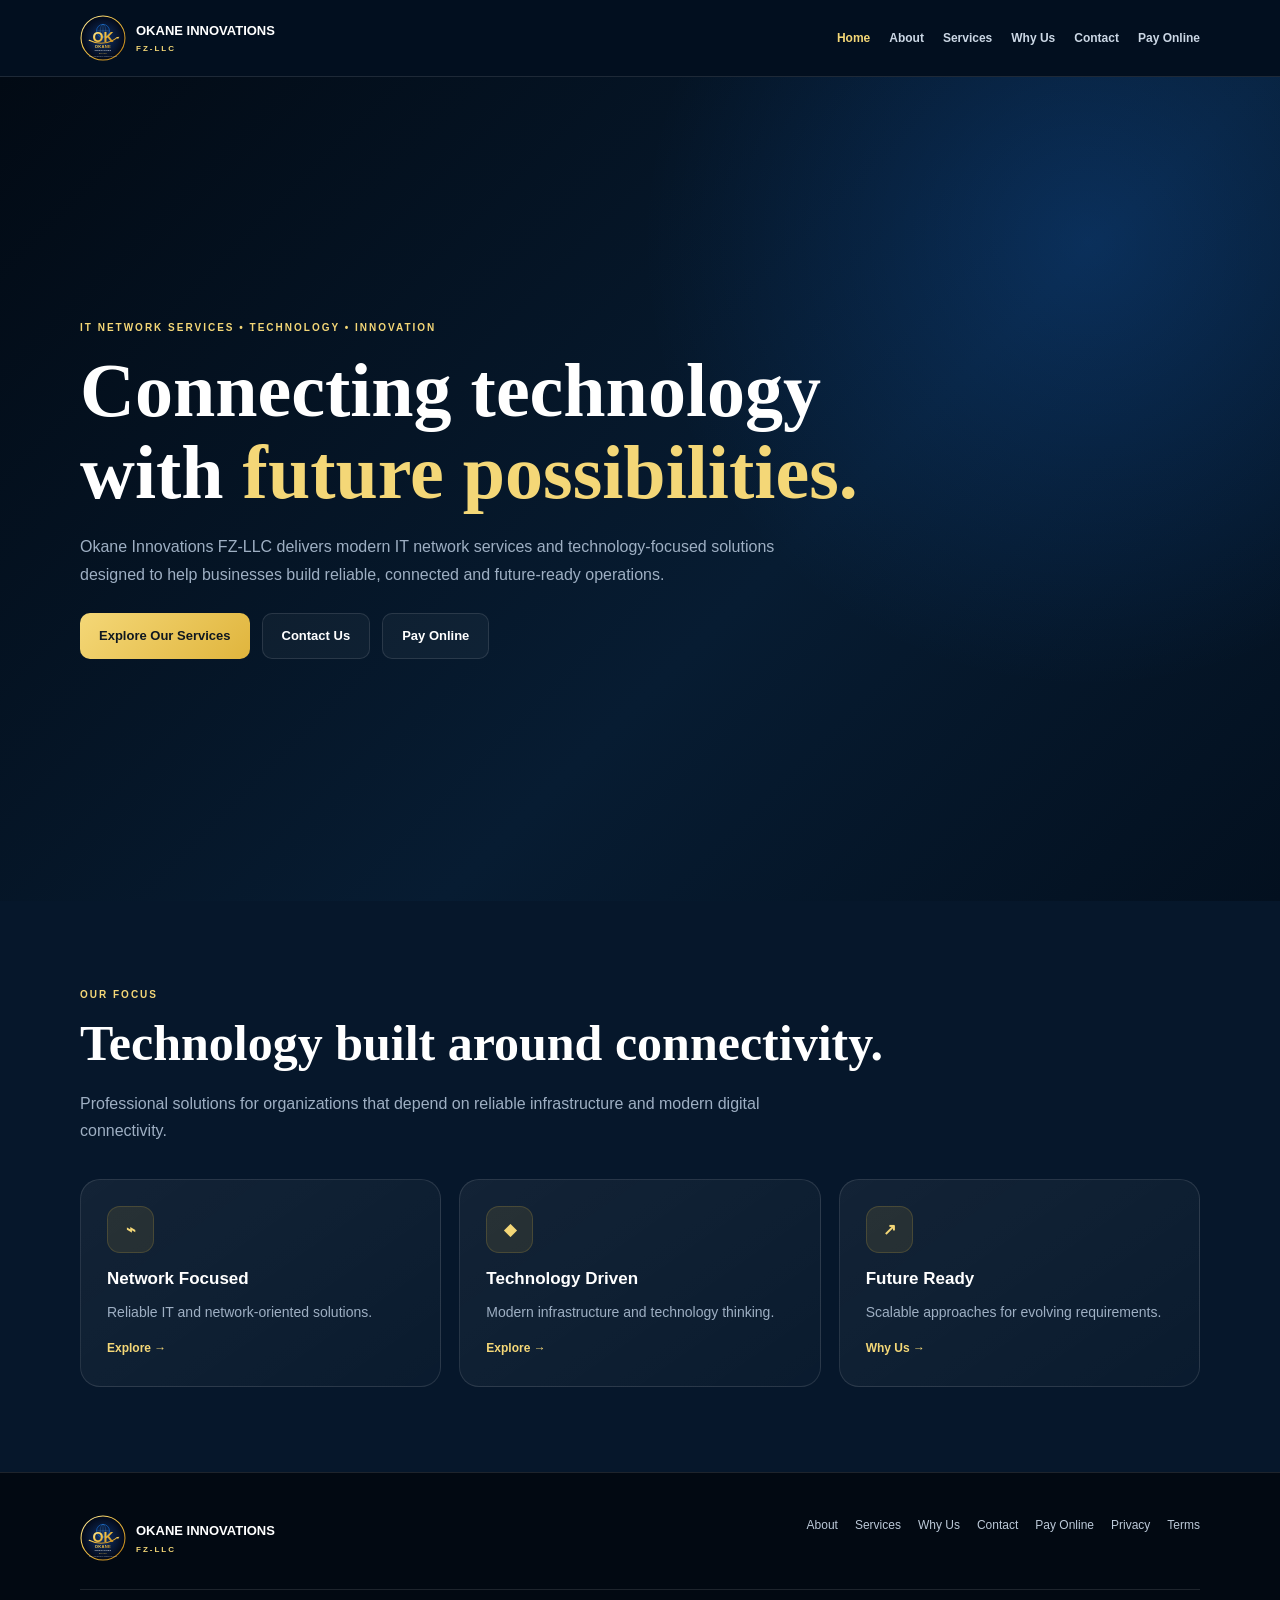
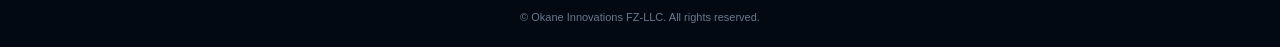
==== commit 4923a053: "Add files via upload" ====
--- a/index.html
+++ b/index.html
@@ -1 +1 @@
-<!doctype html><html><head><meta charset="utf-8"><meta name="viewport" content="width=device-width,initial-scale=1"><title>Home | Okane Innovations FZ-LLC</title><link rel="icon" href="favicon.svg"><link rel="stylesheet" href="styles.css"></head><body><header><div class="container nav"><a class="logo" href="index.html"><img src="logo.svg"><span><b>OKANE INNOVATIONS</b><small>FZ-LLC</small></span></a><button class="menu">☰</button><nav><a class="active" href="index.html">Home</a><a class="" href="about.html">About</a><a class="" href="services.html">Services</a><a class="" href="why-us.html">Why Us</a><a class="" href="contact.html">Contact</a><a class="" href="payment.html">Pay Online</a></nav></div></header><main><section class="hero"><div class="container"><div class="eyebrow">IT Network Services • Technology • Innovation</div><h1>Connecting technology with <span>future possibilities.</span></h1><p class="lead">Okane Innovations FZ-LLC delivers modern IT network services and technology-focused solutions for reliable, connected and future-ready business operations.</p><div class="actions"><a class="btn gold" href="services.html">Explore Our Services</a><a class="btn outline" href="contact.html">Contact Us</a><a class="btn outline" href="payment.html">Pay Online</a></div></div></section><section class="alt"><div class="container"><div class="eyebrow">Our Focus</div><h2>Technology built around connectivity.</h2><div class="grid"><div class="card"><div class="icon">⌁</div><h3>Network Focused</h3><p>Reliable IT and network-oriented solutions.</p></div><div class="card"><div class="icon">◆</div><h3>Technology Driven</h3><p>Modern infrastructure and technology thinking.</p></div><div class="card"><div class="icon">↗</div><h3>Future Ready</h3><p>Scalable approaches for evolving requirements.</p></div></div></div></section></main><footer><div class="container"><div class="foot"><div class="logo"><img src="logo.svg"><span><b>OKANE INNOVATIONS</b><small>FZ-LLC</small></span></div><div class="links"><a href="about.html">About</a><a href="services.html">Services</a><a href="why-us.html">Why Us</a><a href="contact.html">Contact</a><a href="payment.html">Pay Online</a><a href="privacy.html">Privacy</a><a href="terms.html">Terms</a></div></div><div class="copy">© 2026 Okane Innovations FZ-LLC. All rights reserved.</div></div></footer><script src="script.js"></script></body></html>+<!doctype html><html lang="en"><head><meta charset="utf-8"><meta name="viewport" content="width=device-width,initial-scale=1"><title>Home | Okane Innovations FZ-LLC</title><meta name="description" content="Okane Innovations FZ-LLC — IT network services and technology solutions."><link rel="icon" type="image/svg+xml" href="favicon.svg"><link rel="stylesheet" href="styles.css"></head><body><header><div class="container nav"><a class="logo" href="index.html"><img src="logo.svg" alt="Okane Innovations"><span><b>OKANE INNOVATIONS</b><small>FZ-LLC</small></span></a><button class="menu" aria-label="Open menu">☰</button><nav><a class="active" href="index.html">Home</a><a class="" href="about.html">About</a><a class="" href="services.html">Services</a><a class="" href="why-us.html">Why Us</a><a class="" href="contact.html">Contact</a><a class="" href="payment.html">Pay Online</a></nav></div></header><main><section class="hero"><div class="container"><div class="eyebrow">IT Network Services • Technology • Innovation</div><h1>Connecting technology with <span>future possibilities.</span></h1><p class="lead">Okane Innovations FZ-LLC delivers modern IT network services and technology-focused solutions designed to help businesses build reliable, connected and future-ready operations.</p><div class="actions"><a class="btn gold" href="services.html">Explore Our Services</a><a class="btn outline" href="contact.html">Contact Us</a><a class="btn outline" href="payment.html">Pay Online</a></div></div></section><section class="alt"><div class="container"><div class="section-head"><div class="eyebrow">Our Focus</div><h2>Technology built around connectivity.</h2><p class="lead">Professional solutions for organizations that depend on reliable infrastructure and modern digital connectivity.</p></div><div class="grid"><a class="card" href="services.html#network"><div class="icon">⌁</div><h3>Network Focused</h3><p>Reliable IT and network-oriented solutions.</p><span class="card-link">Explore →</span></a><a class="card" href="services.html#technology"><div class="icon">◆</div><h3>Technology Driven</h3><p>Modern infrastructure and technology thinking.</p><span class="card-link">Explore →</span></a><a class="card" href="why-us.html"><div class="icon">↗</div><h3>Future Ready</h3><p>Scalable approaches for evolving requirements.</p><span class="card-link">Why Us →</span></a></div></div></section></main><footer><div class="container"><div class="foot"><a class="logo" href="index.html"><img src="logo.svg" alt=""><span><b>OKANE INNOVATIONS</b><small>FZ-LLC</small></span></a><div class="links"><a href="about.html">About</a><a href="services.html">Services</a><a href="why-us.html">Why Us</a><a href="contact.html">Contact</a><a href="payment.html">Pay Online</a><a href="privacy.html">Privacy</a><a href="terms.html">Terms</a></div></div><div class="copy">© <span data-year></span> Okane Innovations FZ-LLC. All rights reserved.</div></div></footer><script src="script.js"></script></body></html>
--- a/styles.css
+++ b/styles.css
@@ -1 +1,26 @@
-*{box-sizing:border-box}html{scroll-behavior:smooth}body{margin:0;font-family:Arial,sans-serif;background:#03101f;color:#dce6f2;line-height:1.7}a{text-decoration:none;color:inherit}.container{width:min(1120px,92%);margin:auto}header{position:sticky;top:0;z-index:10;background:#03101ff5;border-bottom:1px solid #ffffff1a}.nav{min-height:76px;display:flex;align-items:center;justify-content:space-between}.logo{display:flex;align-items:center;gap:10px}.logo img{width:46px;height:46px}.logo b{display:block;color:#fff;font-size:13px}.logo small{color:#f4d777;font-size:8px;letter-spacing:2px}nav{display:flex;gap:20px;align-items:center}nav a{font-size:13px;font-weight:bold;color:#cbd7e5}.active,nav a:hover{color:#f4d777}.menu{display:none;background:none;border:0;color:#fff;font-size:28px}.hero,.pagehero{padding:100px 0;background:radial-gradient(circle at 85% 20%,#167eff33,transparent 35%),linear-gradient(135deg,#020a14,#071c32)}.hero{min-height:70vh;display:flex;align-items:center}.eyebrow{color:#f4d777;font-size:11px;font-weight:bold;letter-spacing:2px;text-transform:uppercase}h1,h2{font-family:Georgia,serif;color:#fff;line-height:1.1}h1{font-size:clamp(44px,7vw,78px);max-width:850px}h1 span{color:#f4d777}h2{font-size:clamp(34px,5vw,52px)}.lead{color:#9eafc3;max-width:720px;font-size:17px}.actions{display:flex;gap:12px;flex-wrap:wrap;margin-top:28px}.btn{display:inline-flex;align-items:center;justify-content:center;padding:13px 20px;border-radius:10px;font-weight:bold;font-size:13px}.gold{background:linear-gradient(135deg,#f4d777,#e0b53d);color:#101820}.outline{border:1px solid #ffffff1c;background:#ffffff08;color:#fff}section{padding:85px 0;scroll-margin-top:85px}.alt{background:#06172b}.grid{display:grid;grid-template-columns:repeat(3,1fr);gap:18px}.grid2{display:grid;grid-template-columns:1fr 1fr;gap:25px}.card,.form{padding:28px;border:1px solid #ffffff1a;border-radius:20px;background:#ffffff08}.card h3{color:#fff}.card p{color:#9eafc3}.icon{width:48px;height:48px;display:grid;place-items:center;border-radius:13px;background:#e0b53d18;color:#f4d777;font-weight:bold}.visual{min-height:340px;border-radius:25px;display:grid;place-items:center;background:radial-gradient(circle,#167eff33,transparent 40%),#071c32;border:1px solid #ffffff1a}.visual strong{font-size:100px;color:#ffffff08}.contact{padding:20px;border:1px solid #ffffff1a;border-radius:15px;margin-bottom:12px}.contact small{display:block;color:#f4d777;text-transform:uppercase;font-size:10px}.contact strong{color:#fff}.formgrid{display:grid;grid-template-columns:1fr 1fr;gap:15px}.full{grid-column:1/-1}label{font-size:12px;font-weight:bold}input,textarea{width:100%;padding:13px;border-radius:10px;border:1px solid #ffffff1a;background:#071321;color:#fff;font:inherit}textarea{min-height:140px}footer{padding:40px 0 20px;background:#020912;border-top:1px solid #ffffff1a}.foot{display:flex;justify-content:space-between;gap:25px}.links{display:flex;gap:18px;flex-wrap:wrap;color:#bcc9d8;font-size:13px}.copy{text-align:center;color:#68798d;border-top:1px solid #ffffff12;margin-top:25px;padding-top:18px;font-size:11px}@media(max-width:800px){nav{display:none;position:absolute;top:76px;left:0;right:0;background:#03101f;padding:18px 5%;flex-direction:column;align-items:stretch}nav.open{display:flex}.menu{display:block}.grid,.grid2{grid-template-columns:1fr}.formgrid{grid-template-columns:1fr}.full{grid-column:auto}.foot{flex-direction:column}.hero{min-height:auto}}+
+:root{--navy:#03101f;--navy2:#06172b;--gold:#e0b53d;--gold2:#f4d777;--white:#fff;--text:#dce6f2;--muted:#9eafc3;--line:rgba(255,255,255,.11)}
+*{box-sizing:border-box;margin:0;padding:0}html{scroll-behavior:smooth}body{font-family:Arial,Helvetica,sans-serif;background:var(--navy);color:var(--text);line-height:1.7;overflow-x:hidden}a{text-decoration:none;color:inherit}
+.container{width:min(1120px,92%);margin:auto}
+header{position:sticky;top:0;z-index:1000;background:rgba(3,16,31,.97);backdrop-filter:blur(14px);border-bottom:1px solid var(--line)}
+.nav{min-height:76px;display:flex;align-items:center;justify-content:space-between;gap:20px}.logo{display:flex;align-items:center;gap:10px}.logo img{width:46px;height:46px}.logo b{display:block;color:#fff;font-size:13px}.logo small{display:block;color:var(--gold2);font-size:8px;letter-spacing:2px;font-weight:800}
+nav{display:flex;align-items:center;gap:19px}nav a{font-size:12px;font-weight:800;color:#cbd7e5;white-space:nowrap}nav a:hover,nav a.active{color:var(--gold2)}
+.menu{display:none;background:none;border:0;color:#fff;font-size:28px}
+.btn{display:inline-flex;align-items:center;justify-content:center;min-height:46px;padding:0 19px;border-radius:10px;font-weight:800;font-size:13px;transition:.2s;border:0;cursor:pointer}.btn:hover{transform:translateY(-2px)}.gold{background:linear-gradient(135deg,var(--gold2),var(--gold));color:#101820}.outline{border:1px solid var(--line);background:rgba(255,255,255,.04);color:#fff}
+.hero,.pagehero{background:radial-gradient(circle at 85% 20%,rgba(24,126,255,.20),transparent 35%),linear-gradient(135deg,#020a14,#071c32 60%,#03101f)}
+.hero{min-height:calc(100vh - 76px);display:flex;align-items:center;padding:90px 0}.pagehero{padding:90px 0}
+.eyebrow{color:var(--gold2);font-size:10px;font-weight:900;letter-spacing:2px;text-transform:uppercase;margin-bottom:13px}h1,h2{font-family:Georgia,"Times New Roman",serif;color:#fff;line-height:1.08}h1{font-size:clamp(44px,7vw,76px);max-width:880px}h1 span{color:var(--gold2)}h2{font-size:clamp(32px,5vw,50px)}
+.lead{color:var(--muted);max-width:720px;font-size:16px;margin:20px 0}.actions{display:flex;gap:12px;flex-wrap:wrap;margin-top:25px}
+section{padding:85px 0;scroll-margin-top:90px}.alt{background:var(--navy2)}.section-head{margin-bottom:35px}
+.grid{display:grid;grid-template-columns:repeat(3,1fr);gap:18px}.grid2{display:grid;grid-template-columns:1fr 1fr;gap:24px}
+.card{display:block;padding:26px;border:1px solid var(--line);border-radius:20px;background:linear-gradient(145deg,rgba(255,255,255,.055),rgba(255,255,255,.02));transition:.2s}.card:hover{border-color:rgba(224,181,61,.4);transform:translateY(-3px)}
+.card h3{color:#fff;font-size:17px;margin:12px 0 7px}.card p{color:var(--muted);font-size:14px}.icon{width:47px;height:47px;display:grid;place-items:center;border-radius:13px;background:rgba(224,181,61,.10);border:1px solid rgba(224,181,61,.18);color:var(--gold2);font-weight:900}.card-link{display:inline-block;color:var(--gold2);font-size:12px;font-weight:800;margin-top:13px}
+.visual{min-height:350px;border-radius:25px;border:1px solid var(--line);display:grid;place-items:center;background:radial-gradient(circle at 30% 30%,rgba(20,126,255,.25),transparent 38%),linear-gradient(145deg,#0a2948,#03101f)}.visual strong{font-size:110px;color:rgba(255,255,255,.05)}
+.checks{display:grid;gap:11px;margin-top:20px}.check{display:flex;gap:9px;color:#d8e3ef;font-size:14px}.check i{color:var(--gold2);font-style:normal}
+.form{padding:28px;border:1px solid var(--line);border-radius:20px;background:rgba(255,255,255,.035)}.formgrid{display:grid;grid-template-columns:1fr 1fr;gap:15px}.full{grid-column:1/-1}label{display:block;font-size:12px;font-weight:800;color:#cbd7e5;margin-bottom:5px}input,textarea,select{width:100%;padding:13px;border-radius:10px;border:1px solid var(--line);background:#071321;color:#fff;font:inherit;outline:none}textarea{min-height:145px;resize:vertical}
+.contact-item{padding:19px;border:1px solid var(--line);border-radius:15px;background:rgba(255,255,255,.03);margin-bottom:12px}.contact-item small{display:block;color:var(--gold2);font-size:10px;text-transform:uppercase;letter-spacing:1.5px;font-weight:900}.contact-item strong{color:#fff;word-break:break-word}
+.notice{padding:18px 20px;border-left:3px solid var(--gold);background:rgba(224,181,61,.07);border-radius:8px;margin:20px 0;color:#dbe5f0}
+.detail-card{margin-bottom:18px}.detail-card h2{font-size:32px;margin:12px 0}.detail-card p{color:var(--muted)}
+footer{padding:42px 0 20px;background:#020912;border-top:1px solid var(--line)}.foot{display:flex;justify-content:space-between;gap:25px}.links{display:flex;flex-wrap:wrap;gap:17px;color:#bcc9d8;font-size:12px}.copy{text-align:center;color:#68798d;font-size:11px;border-top:1px solid var(--line);margin-top:28px;padding-top:18px}
+@media(max-width:850px){nav{display:none;position:absolute;top:76px;left:0;right:0;background:#03101f;padding:18px 5%;flex-direction:column;align-items:stretch;border-bottom:1px solid var(--line)}nav.open{display:flex}.menu{display:block}.grid{grid-template-columns:1fr 1fr}.grid2{grid-template-columns:1fr}.foot{flex-direction:column}}
+@media(max-width:560px){.grid{grid-template-columns:1fr}.formgrid{grid-template-columns:1fr}.full{grid-column:auto}.hero{min-height:auto;padding:75px 0}h1{font-size:45px}.actions{flex-direction:column}.btn{width:100%}.logo img{width:42px;height:42px}.logo b{font-size:11px}}
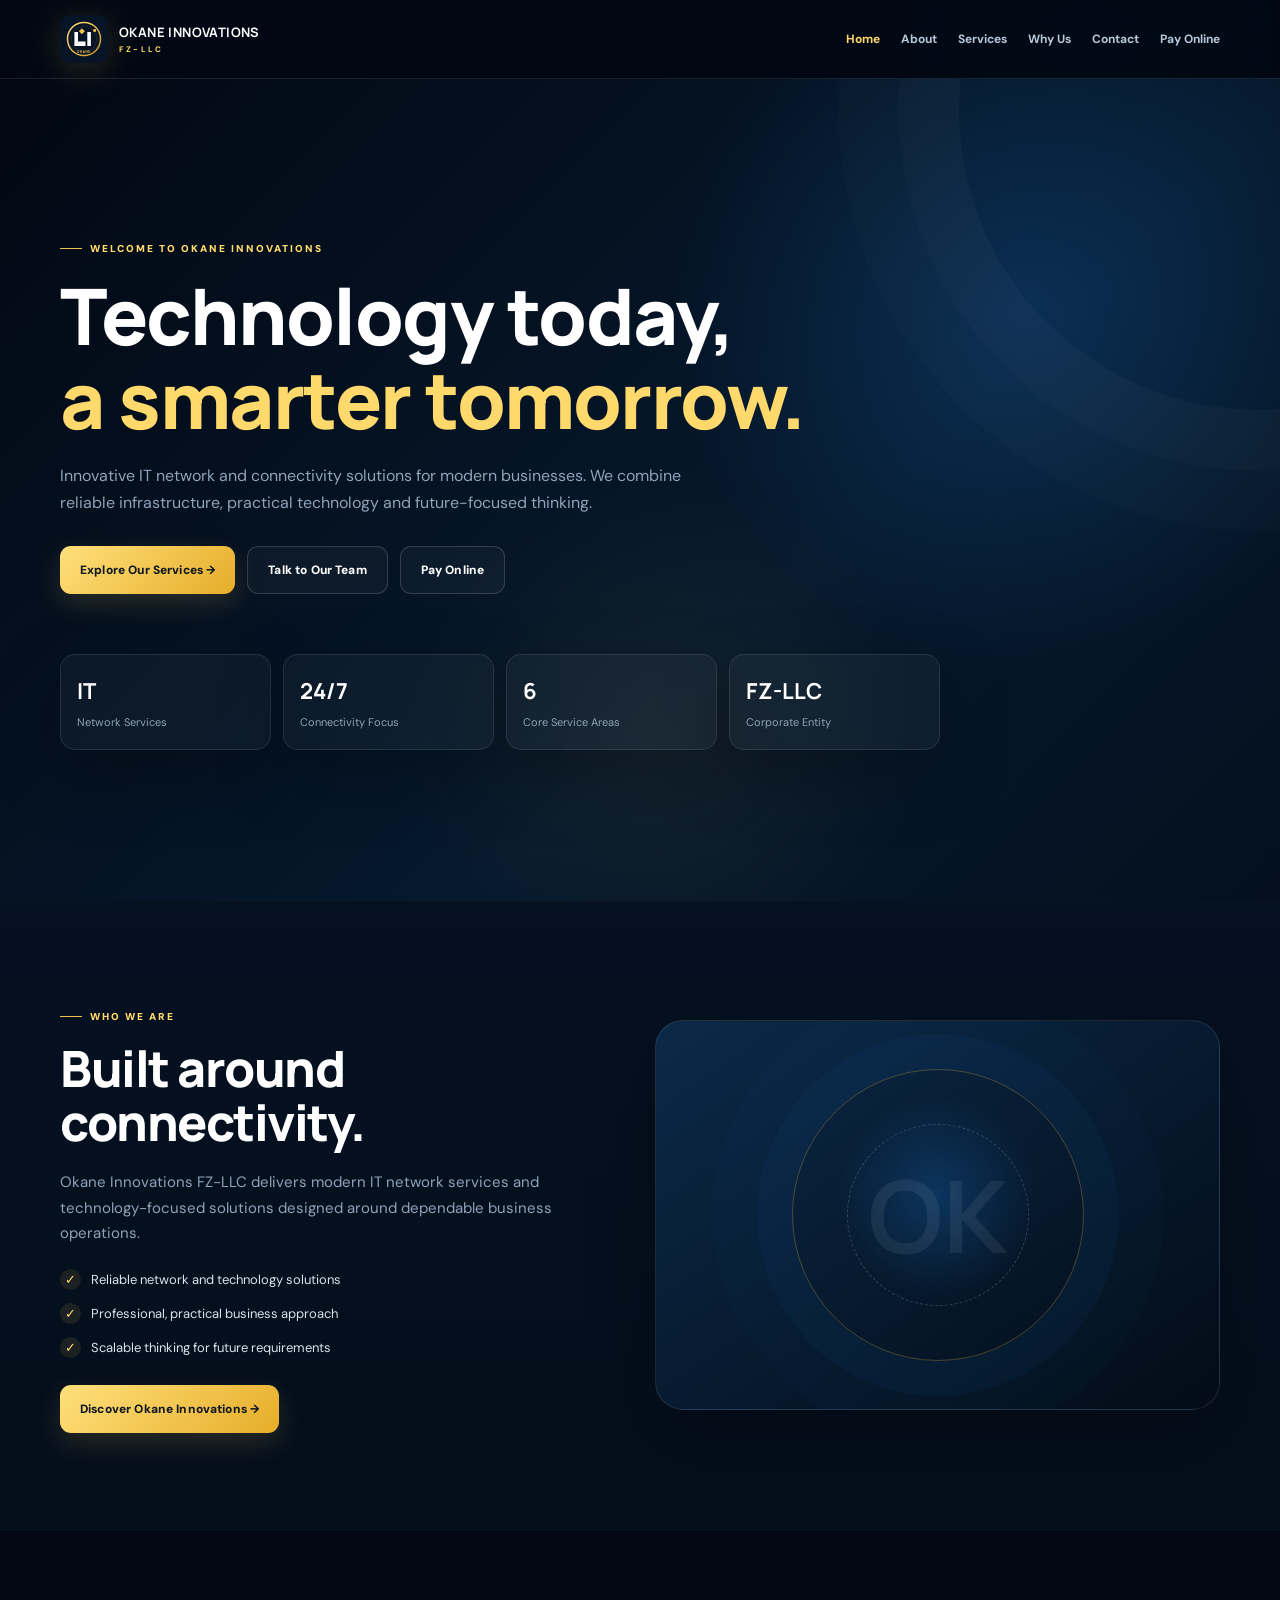
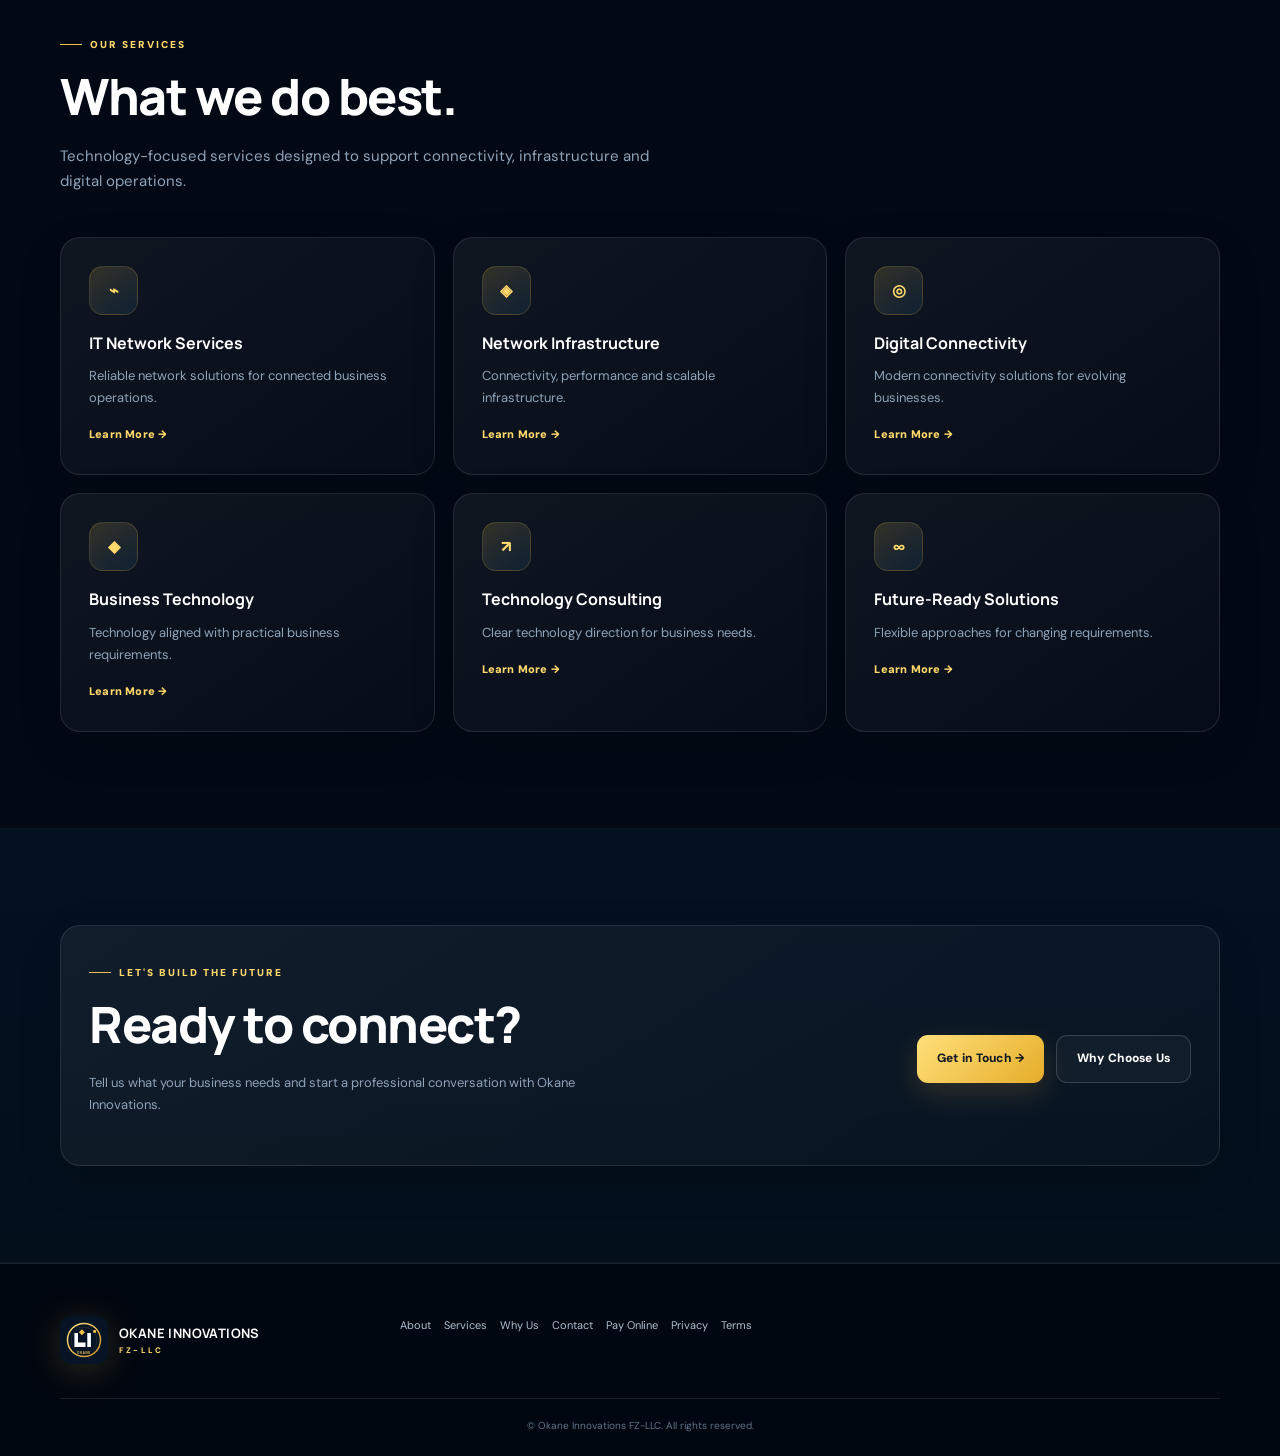
==== commit 907febe2: "Add files via upload" ====
--- a/index.html
+++ b/index.html
@@ -1 +1,63 @@
-<!doctype html><html lang="en"><head><meta charset="utf-8"><meta name="viewport" content="width=device-width,initial-scale=1"><title>Home | Okane Innovations FZ-LLC</title><meta name="description" content="Okane Innovations FZ-LLC — IT network services and technology solutions."><link rel="icon" type="image/svg+xml" href="favicon.svg"><link rel="stylesheet" href="styles.css"></head><body><header><div class="container nav"><a class="logo" href="index.html"><img src="logo.svg" alt="Okane Innovations"><span><b>OKANE INNOVATIONS</b><small>FZ-LLC</small></span></a><button class="menu" aria-label="Open menu">☰</button><nav><a class="active" href="index.html">Home</a><a class="" href="about.html">About</a><a class="" href="services.html">Services</a><a class="" href="why-us.html">Why Us</a><a class="" href="contact.html">Contact</a><a class="" href="payment.html">Pay Online</a></nav></div></header><main><section class="hero"><div class="container"><div class="eyebrow">IT Network Services • Technology • Innovation</div><h1>Connecting technology with <span>future possibilities.</span></h1><p class="lead">Okane Innovations FZ-LLC delivers modern IT network services and technology-focused solutions designed to help businesses build reliable, connected and future-ready operations.</p><div class="actions"><a class="btn gold" href="services.html">Explore Our Services</a><a class="btn outline" href="contact.html">Contact Us</a><a class="btn outline" href="payment.html">Pay Online</a></div></div></section><section class="alt"><div class="container"><div class="section-head"><div class="eyebrow">Our Focus</div><h2>Technology built around connectivity.</h2><p class="lead">Professional solutions for organizations that depend on reliable infrastructure and modern digital connectivity.</p></div><div class="grid"><a class="card" href="services.html#network"><div class="icon">⌁</div><h3>Network Focused</h3><p>Reliable IT and network-oriented solutions.</p><span class="card-link">Explore →</span></a><a class="card" href="services.html#technology"><div class="icon">◆</div><h3>Technology Driven</h3><p>Modern infrastructure and technology thinking.</p><span class="card-link">Explore →</span></a><a class="card" href="why-us.html"><div class="icon">↗</div><h3>Future Ready</h3><p>Scalable approaches for evolving requirements.</p><span class="card-link">Why Us →</span></a></div></div></section></main><footer><div class="container"><div class="foot"><a class="logo" href="index.html"><img src="logo.svg" alt=""><span><b>OKANE INNOVATIONS</b><small>FZ-LLC</small></span></a><div class="links"><a href="about.html">About</a><a href="services.html">Services</a><a href="why-us.html">Why Us</a><a href="contact.html">Contact</a><a href="payment.html">Pay Online</a><a href="privacy.html">Privacy</a><a href="terms.html">Terms</a></div></div><div class="copy">© <span data-year></span> Okane Innovations FZ-LLC. All rights reserved.</div></div></footer><script src="script.js"></script></body></html>+<!doctype html><html lang="en"><head><meta charset="utf-8"><meta name="viewport" content="width=device-width,initial-scale=1"><title>Home | Okane Innovations FZ-LLC</title><meta name="description" content="Okane Innovations FZ-LLC — IT network services and technology solutions."><link rel="icon" type="image/svg+xml" href="favicon.svg"><link rel="stylesheet" href="styles.css"></head><body><header><div class="container nav"><a class="logo" href="index.html"><img src="logo.svg" alt="Okane Innovations"><span><b>OKANE INNOVATIONS</b><small>FZ-LLC</small></span></a><button class="menu" aria-label="Open menu">☰</button><nav><a class="active" href="index.html">Home</a><a class="" href="about.html">About</a><a class="" href="services.html">Services</a><a class="" href="why-us.html">Why Us</a><a class="" href="contact.html">Contact</a><a class="" href="payment.html">Pay Online</a></nav></div></header><main>
+<section class="hero">
+  <div class="container">
+    <div class="eyebrow">Welcome to Okane Innovations</div>
+    <h1>Technology today,<br><span>a smarter tomorrow.</span></h1>
+    <p class="lead">Innovative IT network and connectivity solutions for modern businesses. We combine reliable infrastructure, practical technology and future-focused thinking.</p>
+    <div class="actions">
+      <a class="btn gold" href="services.html">Explore Our Services →</a>
+      <a class="btn outline" href="contact.html">Talk to Our Team</a>
+      <a class="btn outline" href="payment.html">Pay Online</a>
+    </div>
+    <div class="hero-stats">
+      <div class="stat"><strong>IT</strong><span>Network Services</span></div>
+      <div class="stat"><strong>24/7</strong><span>Connectivity Focus</span></div>
+      <div class="stat"><strong>6</strong><span>Core Service Areas</span></div>
+      <div class="stat"><strong>FZ-LLC</strong><span>Corporate Entity</span></div>
+    </div>
+  </div>
+</section>
+<section class="alt">
+  <div class="container grid2">
+    <div>
+      <div class="eyebrow">Who We Are</div>
+      <h2>Built around connectivity.</h2>
+      <p class="lead">Okane Innovations FZ-LLC delivers modern IT network services and technology-focused solutions designed around dependable business operations.</p>
+      <div class="checks">
+        <div class="check"><i>✓</i>Reliable network and technology solutions</div>
+        <div class="check"><i>✓</i>Professional, practical business approach</div>
+        <div class="check"><i>✓</i>Scalable thinking for future requirements</div>
+      </div>
+      <div class="actions"><a class="btn gold" href="about.html">Discover Okane Innovations →</a></div>
+    </div>
+    <div class="visual"><strong>OK</strong></div>
+  </div>
+</section>
+<section>
+  <div class="container">
+    <div class="section-head">
+      <div class="eyebrow">Our Services</div>
+      <h2>What we do best.</h2>
+      <p class="lead">Technology-focused services designed to support connectivity, infrastructure and digital operations.</p>
+    </div>
+    <div class="grid">
+      <a class="card" href="service-details.html#network"><div class="icon">⌁</div><h3>IT Network Services</h3><p>Reliable network solutions for connected business operations.</p><span class="card-link">Learn More →</span></a>
+      <a class="card" href="service-details.html#infrastructure"><div class="icon">◈</div><h3>Network Infrastructure</h3><p>Connectivity, performance and scalable infrastructure.</p><span class="card-link">Learn More →</span></a>
+      <a class="card" href="service-details.html#connectivity"><div class="icon">◎</div><h3>Digital Connectivity</h3><p>Modern connectivity solutions for evolving businesses.</p><span class="card-link">Learn More →</span></a>
+      <a class="card" href="service-details.html#technology"><div class="icon">◆</div><h3>Business Technology</h3><p>Technology aligned with practical business requirements.</p><span class="card-link">Learn More →</span></a>
+      <a class="card" href="service-details.html#consulting"><div class="icon">↗</div><h3>Technology Consulting</h3><p>Clear technology direction for business needs.</p><span class="card-link">Learn More →</span></a>
+      <a class="card" href="service-details.html#future"><div class="icon">∞</div><h3>Future-Ready Solutions</h3><p>Flexible approaches for changing requirements.</p><span class="card-link">Learn More →</span></a>
+    </div>
+  </div>
+</section>
+<section class="alt">
+  <div class="container">
+    <div class="card">
+      <div class="grid2">
+        <div><div class="eyebrow">Let's Build the Future</div><h2>Ready to connect?</h2><p class="lead">Tell us what your business needs and start a professional conversation with Okane Innovations.</p></div>
+        <div class="actions" style="justify-content:flex-end"><a class="btn gold" href="contact.html">Get in Touch →</a><a class="btn outline" href="why-us.html">Why Choose Us</a></div>
+      </div>
+    </div>
+  </div>
+</section>
+</main><footer><div class="container"><div class="foot"><a class="logo" href="index.html"><img src="logo.svg" alt=""><span><b>OKANE INNOVATIONS</b><small>FZ-LLC</small></span></a><div class="links"><a href="about.html">About</a><a href="services.html">Services</a><a href="why-us.html">Why Us</a><a href="contact.html">Contact</a><a href="payment.html">Pay Online</a><a href="privacy.html">Privacy</a><a href="terms.html">Terms</a></div></div><div class="copy">© <span data-year></span> Okane Innovations FZ-LLC. All rights reserved.</div></div></footer><script src="script.js"></script></body></html>
--- a/styles.css
+++ b/styles.css
@@ -1,26 +1,75 @@
 
-:root{--navy:#03101f;--navy2:#06172b;--gold:#e0b53d;--gold2:#f4d777;--white:#fff;--text:#dce6f2;--muted:#9eafc3;--line:rgba(255,255,255,.11)}
-*{box-sizing:border-box;margin:0;padding:0}html{scroll-behavior:smooth}body{font-family:Arial,Helvetica,sans-serif;background:var(--navy);color:var(--text);line-height:1.7;overflow-x:hidden}a{text-decoration:none;color:inherit}
-.container{width:min(1120px,92%);margin:auto}
-header{position:sticky;top:0;z-index:1000;background:rgba(3,16,31,.97);backdrop-filter:blur(14px);border-bottom:1px solid var(--line)}
-.nav{min-height:76px;display:flex;align-items:center;justify-content:space-between;gap:20px}.logo{display:flex;align-items:center;gap:10px}.logo img{width:46px;height:46px}.logo b{display:block;color:#fff;font-size:13px}.logo small{display:block;color:var(--gold2);font-size:8px;letter-spacing:2px;font-weight:800}
-nav{display:flex;align-items:center;gap:19px}nav a{font-size:12px;font-weight:800;color:#cbd7e5;white-space:nowrap}nav a:hover,nav a.active{color:var(--gold2)}
-.menu{display:none;background:none;border:0;color:#fff;font-size:28px}
-.btn{display:inline-flex;align-items:center;justify-content:center;min-height:46px;padding:0 19px;border-radius:10px;font-weight:800;font-size:13px;transition:.2s;border:0;cursor:pointer}.btn:hover{transform:translateY(-2px)}.gold{background:linear-gradient(135deg,var(--gold2),var(--gold));color:#101820}.outline{border:1px solid var(--line);background:rgba(255,255,255,.04);color:#fff}
-.hero,.pagehero{background:radial-gradient(circle at 85% 20%,rgba(24,126,255,.20),transparent 35%),linear-gradient(135deg,#020a14,#071c32 60%,#03101f)}
-.hero{min-height:calc(100vh - 76px);display:flex;align-items:center;padding:90px 0}.pagehero{padding:90px 0}
-.eyebrow{color:var(--gold2);font-size:10px;font-weight:900;letter-spacing:2px;text-transform:uppercase;margin-bottom:13px}h1,h2{font-family:Georgia,"Times New Roman",serif;color:#fff;line-height:1.08}h1{font-size:clamp(44px,7vw,76px);max-width:880px}h1 span{color:var(--gold2)}h2{font-size:clamp(32px,5vw,50px)}
-.lead{color:var(--muted);max-width:720px;font-size:16px;margin:20px 0}.actions{display:flex;gap:12px;flex-wrap:wrap;margin-top:25px}
-section{padding:85px 0;scroll-margin-top:90px}.alt{background:var(--navy2)}.section-head{margin-bottom:35px}
-.grid{display:grid;grid-template-columns:repeat(3,1fr);gap:18px}.grid2{display:grid;grid-template-columns:1fr 1fr;gap:24px}
-.card{display:block;padding:26px;border:1px solid var(--line);border-radius:20px;background:linear-gradient(145deg,rgba(255,255,255,.055),rgba(255,255,255,.02));transition:.2s}.card:hover{border-color:rgba(224,181,61,.4);transform:translateY(-3px)}
-.card h3{color:#fff;font-size:17px;margin:12px 0 7px}.card p{color:var(--muted);font-size:14px}.icon{width:47px;height:47px;display:grid;place-items:center;border-radius:13px;background:rgba(224,181,61,.10);border:1px solid rgba(224,181,61,.18);color:var(--gold2);font-weight:900}.card-link{display:inline-block;color:var(--gold2);font-size:12px;font-weight:800;margin-top:13px}
-.visual{min-height:350px;border-radius:25px;border:1px solid var(--line);display:grid;place-items:center;background:radial-gradient(circle at 30% 30%,rgba(20,126,255,.25),transparent 38%),linear-gradient(145deg,#0a2948,#03101f)}.visual strong{font-size:110px;color:rgba(255,255,255,.05)}
-.checks{display:grid;gap:11px;margin-top:20px}.check{display:flex;gap:9px;color:#d8e3ef;font-size:14px}.check i{color:var(--gold2);font-style:normal}
-.form{padding:28px;border:1px solid var(--line);border-radius:20px;background:rgba(255,255,255,.035)}.formgrid{display:grid;grid-template-columns:1fr 1fr;gap:15px}.full{grid-column:1/-1}label{display:block;font-size:12px;font-weight:800;color:#cbd7e5;margin-bottom:5px}input,textarea,select{width:100%;padding:13px;border-radius:10px;border:1px solid var(--line);background:#071321;color:#fff;font:inherit;outline:none}textarea{min-height:145px;resize:vertical}
-.contact-item{padding:19px;border:1px solid var(--line);border-radius:15px;background:rgba(255,255,255,.03);margin-bottom:12px}.contact-item small{display:block;color:var(--gold2);font-size:10px;text-transform:uppercase;letter-spacing:1.5px;font-weight:900}.contact-item strong{color:#fff;word-break:break-word}
-.notice{padding:18px 20px;border-left:3px solid var(--gold);background:rgba(224,181,61,.07);border-radius:8px;margin:20px 0;color:#dbe5f0}
-.detail-card{margin-bottom:18px}.detail-card h2{font-size:32px;margin:12px 0}.detail-card p{color:var(--muted)}
-footer{padding:42px 0 20px;background:#020912;border-top:1px solid var(--line)}.foot{display:flex;justify-content:space-between;gap:25px}.links{display:flex;flex-wrap:wrap;gap:17px;color:#bcc9d8;font-size:12px}.copy{text-align:center;color:#68798d;font-size:11px;border-top:1px solid var(--line);margin-top:28px;padding-top:18px}
-@media(max-width:850px){nav{display:none;position:absolute;top:76px;left:0;right:0;background:#03101f;padding:18px 5%;flex-direction:column;align-items:stretch;border-bottom:1px solid var(--line)}nav.open{display:flex}.menu{display:block}.grid{grid-template-columns:1fr 1fr}.grid2{grid-template-columns:1fr}.foot{flex-direction:column}}
-@media(max-width:560px){.grid{grid-template-columns:1fr}.formgrid{grid-template-columns:1fr}.full{grid-column:auto}.hero{min-height:auto;padding:75px 0}h1{font-size:45px}.actions{flex-direction:column}.btn{width:100%}.logo img{width:42px;height:42px}.logo b{font-size:11px}}
+@import url('https://fonts.googleapis.com/css2?family=DM+Sans:wght@400;500;600;700&family=Manrope:wght@500;600;700;800&display=swap');
+:root{--bg:#020914;--bg2:#061426;--panel:#091a2e;--panel2:#0c2038;--gold:#f1c24b;--gold2:#ffd96b;--blue:#1976d2;--white:#f7f9fc;--text:#d7e2ee;--muted:#8fa3b9;--line:rgba(255,255,255,.10);--shadow:0 25px 70px rgba(0,0,0,.28)}
+*{box-sizing:border-box;margin:0;padding:0}
+html{scroll-behavior:smooth}
+body{font-family:"DM Sans",Arial,sans-serif;background:var(--bg);color:var(--text);line-height:1.7;overflow-x:hidden}
+body:before{content:"";position:fixed;inset:0;pointer-events:none;background:radial-gradient(circle at 85% 5%,rgba(25,118,210,.12),transparent 27%),radial-gradient(circle at 10% 55%,rgba(241,194,75,.035),transparent 25%);z-index:-1}
+a{text-decoration:none;color:inherit}
+.container{width:min(1160px,92%);margin:auto}
+header{position:sticky;top:0;z-index:1000;background:rgba(2,9,20,.88);backdrop-filter:blur(18px);border-bottom:1px solid var(--line)}
+.nav{min-height:78px;display:flex;align-items:center;justify-content:space-between;gap:20px}
+.logo{display:flex;align-items:center;gap:11px;min-width:max-content}
+.logo img{width:48px;height:48px;filter:drop-shadow(0 6px 16px rgba(241,194,75,.18))}
+.logo b{display:block;color:#fff;font-family:Manrope,sans-serif;font-size:13px;letter-spacing:.4px}
+.logo small{display:block;color:var(--gold2);font-size:8px;letter-spacing:2.2px;font-weight:800}
+nav{display:flex;align-items:center;gap:21px}
+nav a{font-size:12px;font-weight:700;color:#b8c8d9;white-space:nowrap;transition:.2s}
+nav a:hover,nav a.active{color:var(--gold2)}
+.menu{display:none;background:none;border:0;color:#fff;font-size:28px;cursor:pointer}
+.btn{display:inline-flex;align-items:center;justify-content:center;min-height:48px;padding:0 20px;border-radius:11px;font-weight:800;font-size:12px;letter-spacing:.15px;transition:.25s;border:0;cursor:pointer}
+.btn:hover{transform:translateY(-2px);box-shadow:0 12px 28px rgba(0,0,0,.25)}
+.gold{background:linear-gradient(135deg,#ffe07b,#e6ad29);color:#101720;box-shadow:0 10px 28px rgba(241,194,75,.16)}
+.outline{border:1px solid rgba(255,255,255,.15);background:rgba(255,255,255,.035);color:#fff}
+.hero,.pagehero{position:relative;overflow:hidden;background:radial-gradient(circle at 80% 28%,rgba(25,118,210,.24),transparent 30%),radial-gradient(circle at 52% 80%,rgba(241,194,75,.06),transparent 28%),linear-gradient(135deg,#020813,#06192d 62%,#04101f)}
+.hero:after,.pagehero:after{content:"";position:absolute;width:600px;height:600px;border:1px solid rgba(255,255,255,.035);border-radius:50%;right:-280px;top:-270px;box-shadow:0 0 0 60px rgba(255,255,255,.015),0 0 0 120px rgba(255,255,255,.01);pointer-events:none}
+.hero{min-height:calc(100vh - 78px);display:flex;align-items:center;padding:85px 0}
+.hero .container{position:relative;z-index:2}
+.eyebrow{display:inline-flex;align-items:center;gap:8px;color:var(--gold2);font-size:10px;font-weight:900;letter-spacing:2px;text-transform:uppercase;margin-bottom:16px}
+.eyebrow:before{content:"";width:22px;height:1px;background:var(--gold)}
+h1,h2{font-family:Manrope,Arial,sans-serif;color:#fff;line-height:1.08;letter-spacing:-1.5px}
+h1{font-size:clamp(44px,6.5vw,78px);max-width:880px;font-weight:800}
+h1 span{color:var(--gold2)}
+h2{font-size:clamp(31px,4.5vw,50px);font-weight:800}
+h3{font-family:Manrope,sans-serif}
+.lead{color:var(--muted);max-width:720px;font-size:15px;margin:21px 0}
+.actions{display:flex;gap:12px;flex-wrap:wrap;margin-top:26px}
+.hero .lead{font-size:16px;max-width:670px}
+.hero .actions{margin-top:30px}
+.hero-stats{display:grid;grid-template-columns:repeat(4,1fr);gap:12px;max-width:880px;margin-top:60px}
+.stat{padding:18px 16px;border:1px solid var(--line);background:rgba(255,255,255,.035);border-radius:15px;box-shadow:var(--shadow)}
+.stat strong{display:block;color:#fff;font-family:Manrope;font-size:22px}.stat span{display:block;color:var(--muted);font-size:11px;margin-top:2px}
+section{padding:96px 0;scroll-margin-top:95px}
+.alt{background:linear-gradient(180deg,rgba(6,20,38,.78),rgba(4,15,28,.95));border-top:1px solid rgba(255,255,255,.025);border-bottom:1px solid rgba(255,255,255,.025)}
+.section-head{margin-bottom:42px}.section-head .lead{max-width:620px}
+.grid{display:grid;grid-template-columns:repeat(3,1fr);gap:18px}
+.grid2{display:grid;grid-template-columns:1fr 1fr;gap:30px;align-items:center}
+.card{display:block;padding:28px;border:1px solid var(--line);border-radius:20px;background:linear-gradient(145deg,rgba(255,255,255,.055),rgba(255,255,255,.018));box-shadow:0 15px 45px rgba(0,0,0,.12);transition:.25s;position:relative;overflow:hidden}
+.card:before{content:"";position:absolute;inset:0;background:linear-gradient(135deg,rgba(25,118,210,.09),transparent 45%);opacity:0;transition:.25s}
+.card:hover{border-color:rgba(241,194,75,.32);transform:translateY(-5px);box-shadow:0 25px 55px rgba(0,0,0,.25)}
+.card:hover:before{opacity:1}
+.card>*{position:relative;z-index:1}
+.card h3{color:#fff;font-size:16px;margin:15px 0 8px}.card p{color:var(--muted);font-size:13px}
+.icon{width:49px;height:49px;display:grid;place-items:center;border-radius:14px;background:linear-gradient(145deg,rgba(241,194,75,.16),rgba(25,118,210,.12));border:1px solid rgba(241,194,75,.18);color:var(--gold2);font-weight:900;box-shadow:inset 0 0 20px rgba(255,255,255,.02)}
+.card-link{display:inline-block;color:var(--gold2);font-size:11px;font-weight:900;margin-top:16px;letter-spacing:.2px}
+.visual{min-height:390px;border-radius:28px;border:1px solid var(--line);display:grid;place-items:center;position:relative;overflow:hidden;background:radial-gradient(circle at 50% 45%,rgba(25,118,210,.28),transparent 28%),linear-gradient(145deg,#0b2948,#030c17);box-shadow:var(--shadow)}
+.visual:before{content:"";position:absolute;width:290px;height:290px;border:1px solid rgba(241,194,75,.28);border-radius:50%;box-shadow:0 0 0 35px rgba(25,118,210,.05),0 0 0 80px rgba(25,118,210,.025)}
+.visual:after{content:"";position:absolute;width:180px;height:180px;border:1px dashed rgba(255,255,255,.18);border-radius:50%;transform:rotate(35deg)}
+.visual strong{font-family:Manrope;font-size:100px;color:rgba(255,255,255,.07);z-index:2}
+.checks{display:grid;gap:12px;margin-top:22px}.check{display:flex;gap:10px;color:#d8e3ef;font-size:13px}.check i{color:var(--gold2);font-style:normal;width:21px;height:21px;border-radius:50%;display:grid;place-items:center;background:rgba(241,194,75,.1)}
+.pagehero{padding:85px 0}.pagehero .container{position:relative;z-index:2}
+.form{padding:30px;border:1px solid var(--line);border-radius:22px;background:rgba(255,255,255,.035);box-shadow:var(--shadow)}
+.formgrid{display:grid;grid-template-columns:1fr 1fr;gap:15px}.full{grid-column:1/-1}
+label{display:block;font-size:11px;font-weight:800;color:#cbd7e5;margin-bottom:6px}
+input,textarea,select{width:100%;padding:13px 14px;border-radius:11px;border:1px solid var(--line);background:#071321;color:#fff;font:inherit;outline:none;transition:.2s}
+input:focus,textarea:focus,select:focus{border-color:rgba(241,194,75,.5);box-shadow:0 0 0 3px rgba(241,194,75,.07)}
+textarea{min-height:145px;resize:vertical}
+.contact-item{padding:19px;border:1px solid var(--line);border-radius:15px;background:rgba(255,255,255,.03);margin-bottom:12px}
+.contact-item small{display:block;color:var(--gold2);font-size:9px;text-transform:uppercase;letter-spacing:1.5px;font-weight:900}.contact-item strong{color:#fff;word-break:break-word}
+.notice{padding:18px 20px;border-left:3px solid var(--gold);background:rgba(241,194,75,.07);border-radius:8px;margin:20px 0;color:#dbe5f0}
+.detail-card{margin-bottom:18px}.detail-card h2{font-size:30px;margin:12px 0}.detail-card p{color:var(--muted)}
+footer{padding:52px 0 22px;background:#010710;border-top:1px solid var(--line)}
+.foot{display:grid;grid-template-columns:1fr 1.3fr 1.3fr;gap:40px}.links{display:flex;flex-wrap:wrap;align-content:flex-start;gap:13px;color:#aebfd0;font-size:11px}.links a:hover{color:var(--gold2)}
+.copy{text-align:center;color:#617388;font-size:10px;border-top:1px solid var(--line);margin-top:34px;padding-top:18px}
+@media(max-width:850px){nav{display:none;position:absolute;top:78px;left:0;right:0;background:#03101f;padding:18px 5%;flex-direction:column;align-items:stretch;border-bottom:1px solid var(--line);box-shadow:0 20px 35px rgba(0,0,0,.3)}nav.open{display:flex}.menu{display:block}.grid{grid-template-columns:1fr 1fr}.grid2{grid-template-columns:1fr}.hero-stats{grid-template-columns:1fr 1fr}.foot{grid-template-columns:1fr 1fr}}
+@media(max-width:560px){.grid{grid-template-columns:1fr}.formgrid{grid-template-columns:1fr}.full{grid-column:auto}.hero{min-height:auto;padding:72px 0}.pagehero{padding:70px 0}h1{font-size:44px;letter-spacing:-1px}.actions{flex-direction:column}.btn{width:100%}.logo img{width:43px;height:43px}.logo b{font-size:11px}.hero-stats{grid-template-columns:1fr 1fr;margin-top:42px}.stat{padding:15px 12px}.stat strong{font-size:18px}.foot{grid-template-columns:1fr}}
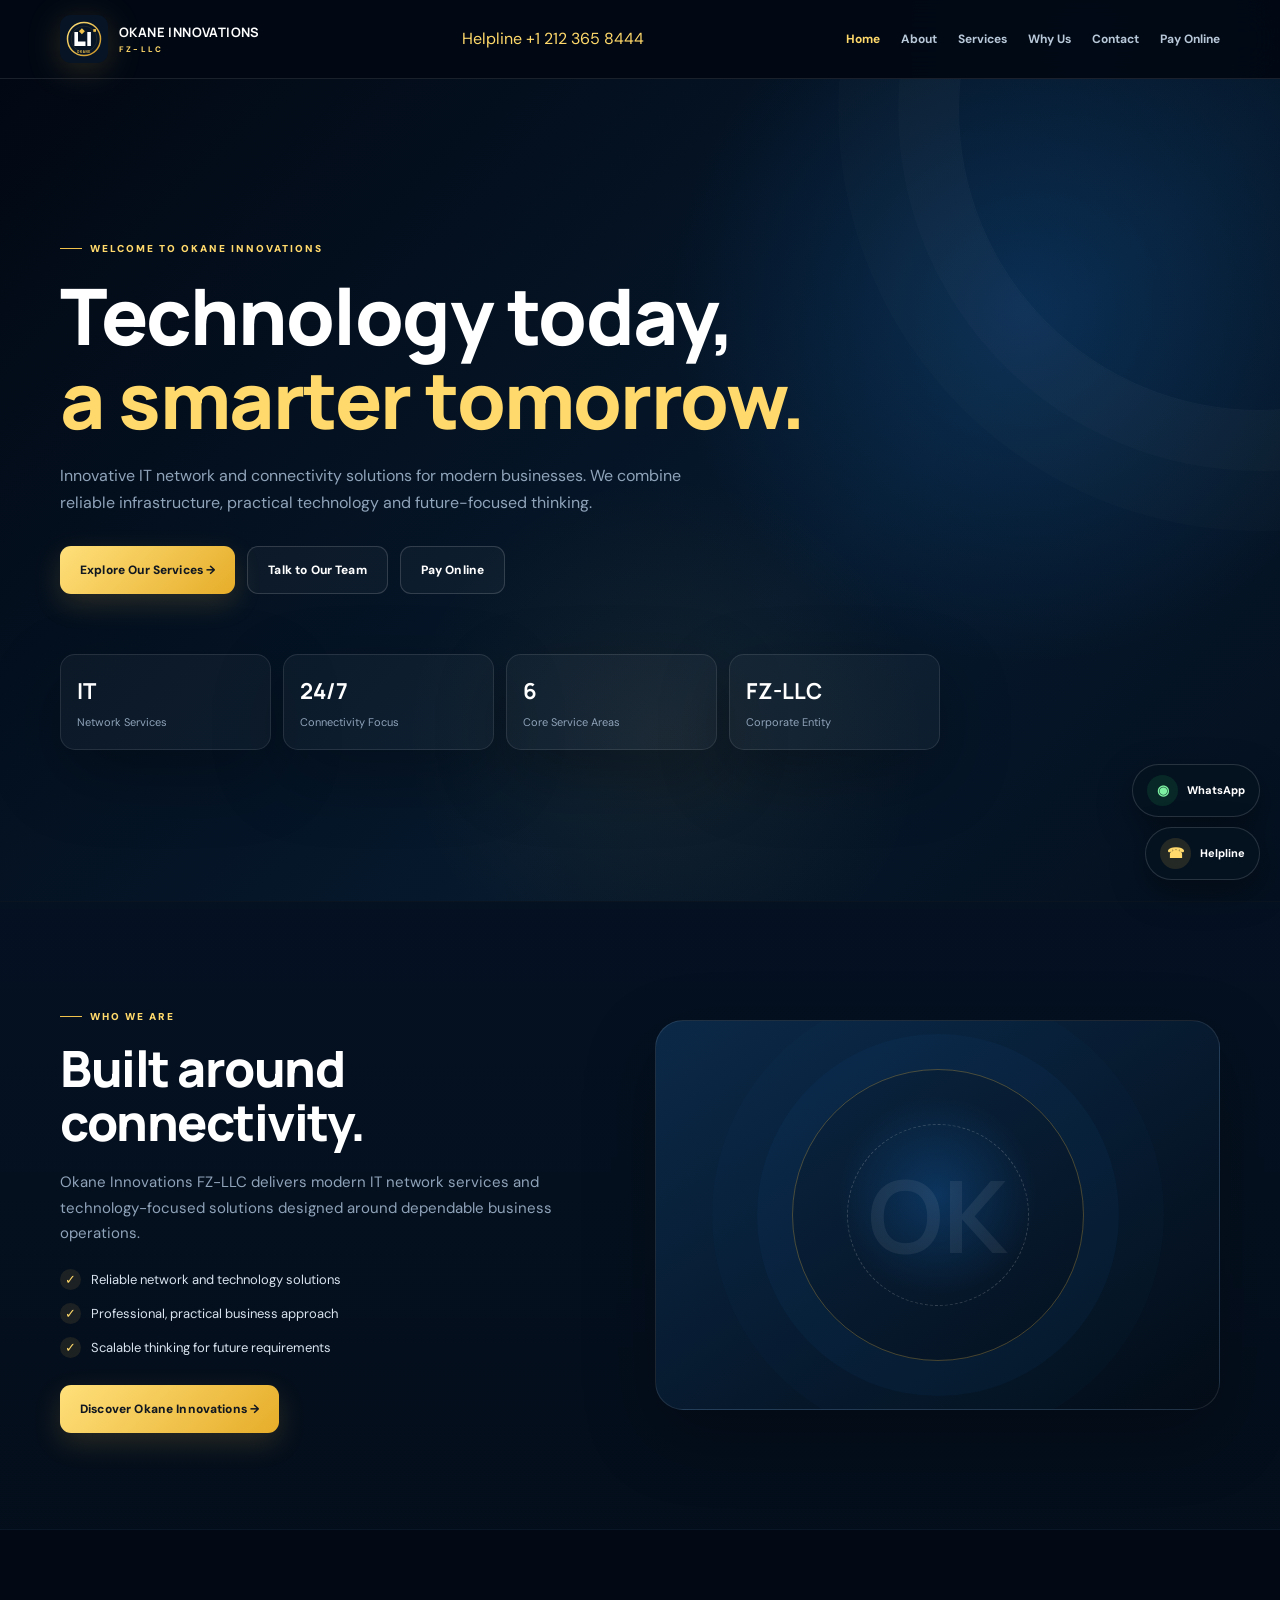
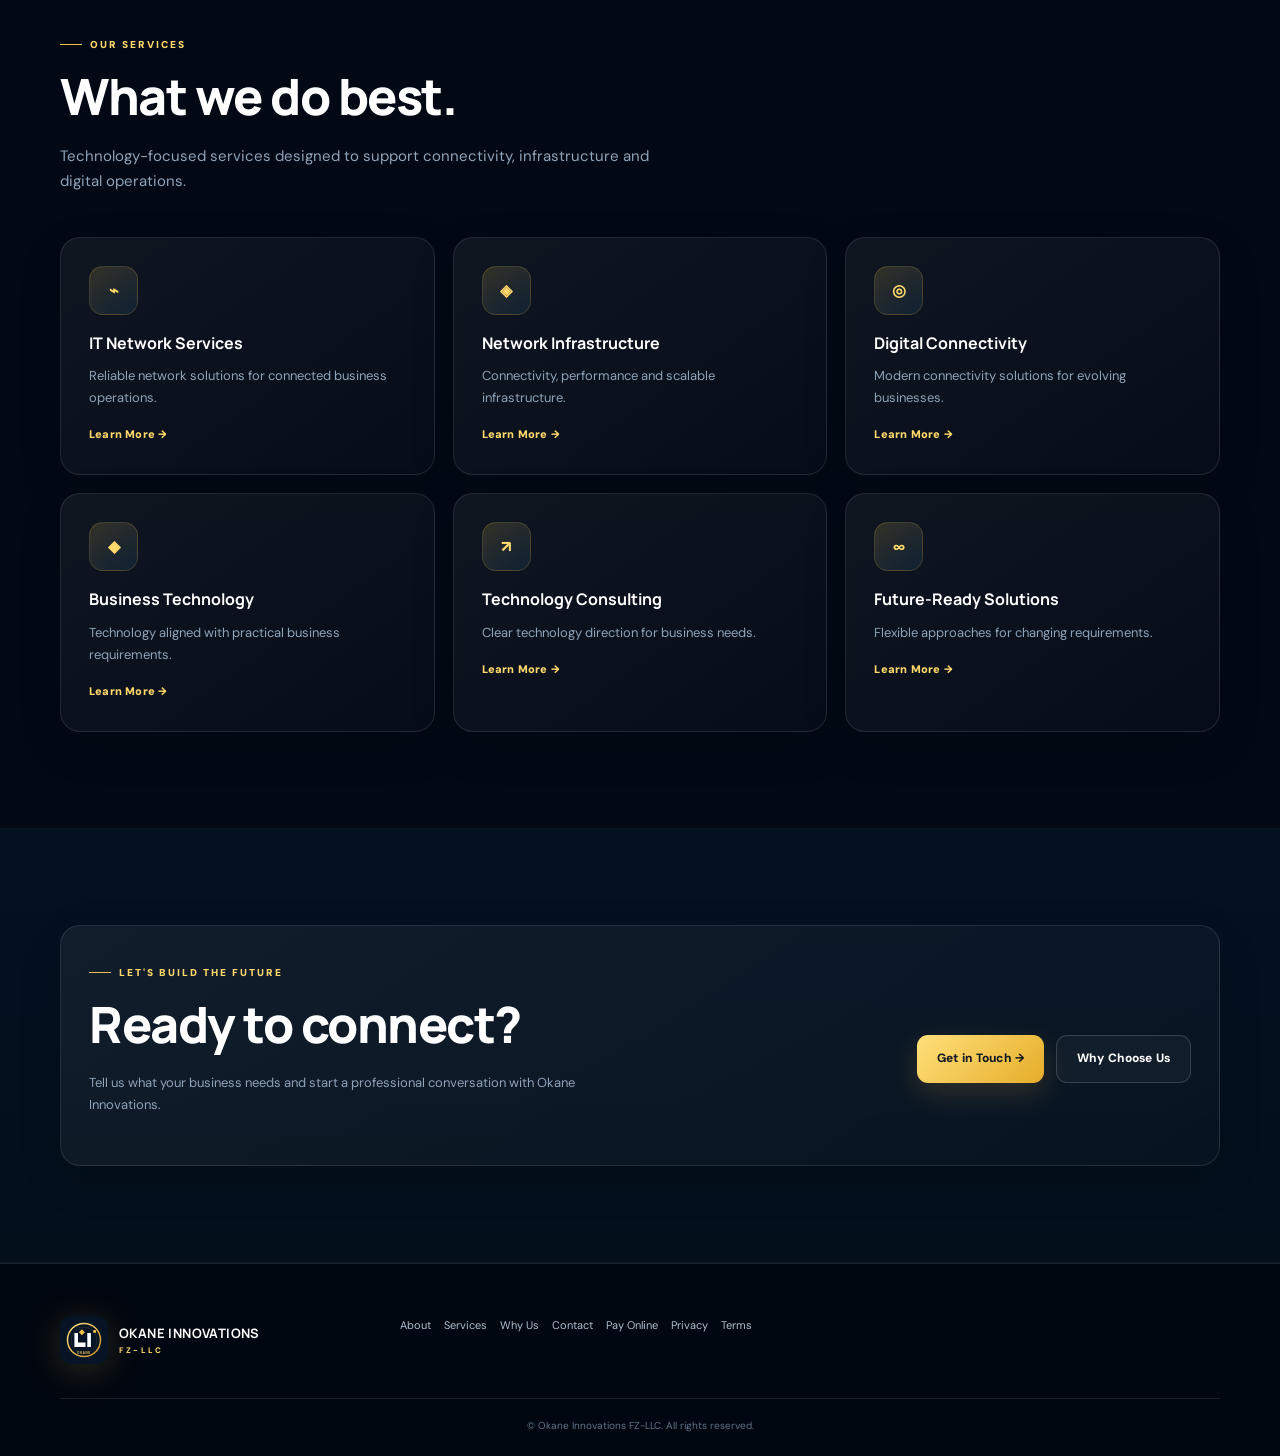
==== commit 8799ceec: "Add files via upload" ====
--- a/index.html
+++ b/index.html
@@ -1,4 +1,4 @@
-<!doctype html><html lang="en"><head><meta charset="utf-8"><meta name="viewport" content="width=device-width,initial-scale=1"><title>Home | Okane Innovations FZ-LLC</title><meta name="description" content="Okane Innovations FZ-LLC — IT network services and technology solutions."><link rel="icon" type="image/svg+xml" href="favicon.svg"><link rel="stylesheet" href="styles.css"></head><body><header><div class="container nav"><a class="logo" href="index.html"><img src="logo.svg" alt="Okane Innovations"><span><b>OKANE INNOVATIONS</b><small>FZ-LLC</small></span></a><button class="menu" aria-label="Open menu">☰</button><nav><a class="active" href="index.html">Home</a><a class="" href="about.html">About</a><a class="" href="services.html">Services</a><a class="" href="why-us.html">Why Us</a><a class="" href="contact.html">Contact</a><a class="" href="payment.html">Pay Online</a></nav></div></header><main>
+<!doctype html><html lang="en"><head><meta charset="utf-8"><meta name="viewport" content="width=device-width,initial-scale=1"><title>Home | Okane Innovations FZ-LLC</title><meta name="description" content="Okane Innovations FZ-LLC — IT network services and technology solutions."><link rel="icon" type="image/svg+xml" href="favicon.svg"><link rel="stylesheet" href="styles.css"></head><body><header><div class="container nav"><a class="logo" href="index.html"><img src="logo.svg" alt="Okane Innovations"><span><b>OKANE INNOVATIONS</b><small>FZ-LLC</small></span></a><button class="menu" aria-label="Open menu">☰</button><a class="header-call" href="tel:+12123658444">Helpline +1 212 365 8444</a><nav><a class="active" href="index.html">Home</a><a class="" href="about.html">About</a><a class="" href="services.html">Services</a><a class="" href="why-us.html">Why Us</a><a class="" href="contact.html">Contact</a><a class="" href="payment.html">Pay Online</a></nav></div></header><main>
 <section class="hero">
   <div class="container">
     <div class="eyebrow">Welcome to Okane Innovations</div>
@@ -60,4 +60,7 @@
     </div>
   </div>
 </section>
-</main><footer><div class="container"><div class="foot"><a class="logo" href="index.html"><img src="logo.svg" alt=""><span><b>OKANE INNOVATIONS</b><small>FZ-LLC</small></span></a><div class="links"><a href="about.html">About</a><a href="services.html">Services</a><a href="why-us.html">Why Us</a><a href="contact.html">Contact</a><a href="payment.html">Pay Online</a><a href="privacy.html">Privacy</a><a href="terms.html">Terms</a></div></div><div class="copy">© <span data-year></span> Okane Innovations FZ-LLC. All rights reserved.</div></div></footer><script src="script.js"></script></body></html>+</main><div class="quick-actions" aria-label="Quick contact options">
+<a class="quick-action whatsapp" href="https://wa.me/919528557376?text=Hello%20Okane%20Innovations%2C%20I%20would%20like%20to%20make%20an%20inquiry." target="_blank" rel="noopener"><span class="qa-icon">◉</span><span class="label">WhatsApp</span></a>
+<a class="quick-action" href="tel:+12123658444"><span class="qa-icon">☎</span><span class="label">Helpline</span></a>
+</div><footer><div class="container"><div class="foot"><a class="logo" href="index.html"><img src="logo.svg" alt=""><span><b>OKANE INNOVATIONS</b><small>FZ-LLC</small></span></a><div class="links"><a href="about.html">About</a><a href="services.html">Services</a><a href="why-us.html">Why Us</a><a href="contact.html">Contact</a><a href="payment.html">Pay Online</a><a href="privacy.html">Privacy</a><a href="terms.html">Terms</a></div></div><div class="copy">© <span data-year></span> Okane Innovations FZ-LLC. All rights reserved.</div></div></footer><script src="script.js"></script></body></html>
--- a/styles.css
+++ b/styles.css
@@ -73,3 +73,12 @@
 .copy{text-align:center;color:#617388;font-size:10px;border-top:1px solid var(--line);margin-top:34px;padding-top:18px}
 @media(max-width:850px){nav{display:none;position:absolute;top:78px;left:0;right:0;background:#03101f;padding:18px 5%;flex-direction:column;align-items:stretch;border-bottom:1px solid var(--line);box-shadow:0 20px 35px rgba(0,0,0,.3)}nav.open{display:flex}.menu{display:block}.grid{grid-template-columns:1fr 1fr}.grid2{grid-template-columns:1fr}.hero-stats{grid-template-columns:1fr 1fr}.foot{grid-template-columns:1fr 1fr}}
 @media(max-width:560px){.grid{grid-template-columns:1fr}.formgrid{grid-template-columns:1fr}.full{grid-column:auto}.hero{min-height:auto;padding:72px 0}.pagehero{padding:70px 0}h1{font-size:44px;letter-spacing:-1px}.actions{flex-direction:column}.btn{width:100%}.logo img{width:43px;height:43px}.logo b{font-size:11px}.hero-stats{grid-template-columns:1fr 1fr;margin-top:42px}.stat{padding:15px 12px}.stat strong{font-size:18px}.foot{grid-template-columns:1fr}}
+
+/* Professional contact quick-actions */
+.quick-actions{position:fixed;right:20px;bottom:20px;z-index:1200;display:flex;flex-direction:column;gap:10px;align-items:flex-end}
+.quick-action{display:flex;align-items:center;gap:9px;padding:10px 14px;border-radius:999px;background:rgba(5,18,32,.96);border:1px solid rgba(255,255,255,.14);box-shadow:0 12px 35px rgba(0,0,0,.35);font-size:11px;font-weight:800;color:#fff;transition:.2s}
+.quick-action:hover{transform:translateY(-2px);border-color:rgba(241,194,75,.45)}
+.quick-action .qa-icon{width:31px;height:31px;border-radius:50%;display:grid;place-items:center;background:rgba(241,194,75,.14);color:var(--gold2);font-size:14px}
+.quick-action.whatsapp .qa-icon{background:rgba(37,211,102,.12);color:#7df0a1}
+.header-call{color:var(--gold2)!important}
+@media(max-width:560px){.quick-actions{right:12px;bottom:12px}.quick-action{padding:8px 11px}.quick-action span.label{display:none}.quick-action .qa-icon{width:36px;height:36px}.quick-action{padding:4px}}
